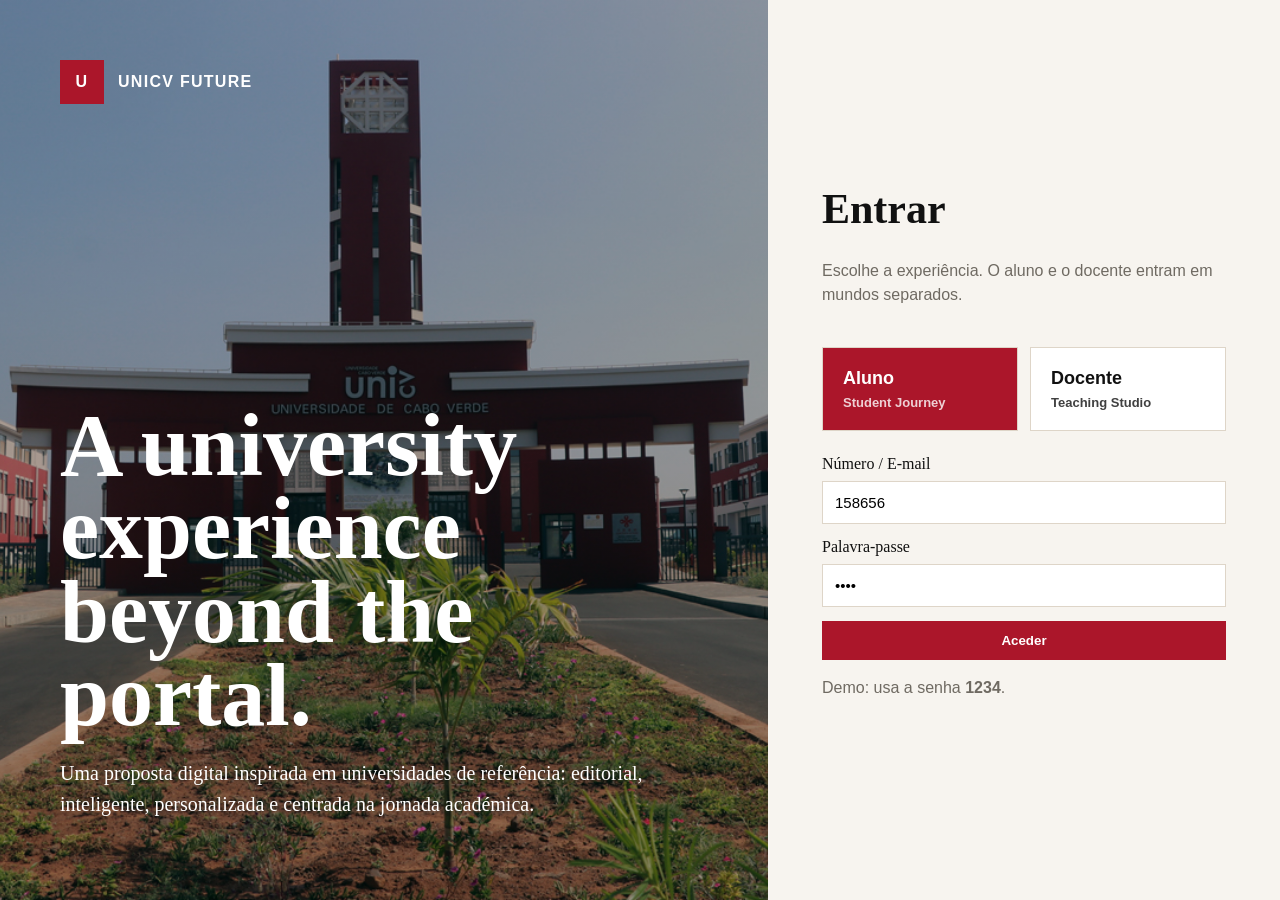
==== index.html @ 20872039 "Atualização" ====
<!DOCTYPE html>
<html lang="pt">
<head>
  <meta charset="UTF-8">
  <meta name="viewport" content="width=device-width, initial-scale=1.0">
  <title>UniCV Future 2.0</title>

  <style>
    :root{
      --red:#ab162a;
      --red-dark:#7d0d1d;
      --gold:#d6a84f;
      --cream:#f6efe4;
      --soft:#f7f4ef;
      --ink:#111;
      --muted:#6f6a62;
      --line:#ded5c8;
      --white:#fff;
      --green:#1f7a5c;
      --blue:#1f4e79;
      --dark:#111;
      --shadow:0 22px 60px rgba(0,0,0,.14);
    }

    *{box-sizing:border-box}

    body{
      margin:0;
      background:var(--cream);
      color:var(--ink);
      font-family:Georgia,"Times New Roman",serif;
    }

    button,input,textarea,select{
      font-family:Arial,sans-serif;
    }

    button{
      border:0;
      background:var(--red);
      color:white;
      padding:12px 18px;
      cursor:pointer;
      font-weight:700;
    }

    button:hover{background:var(--red-dark)}

    button.light{
      background:white;
      color:var(--red);
      border:1px solid var(--line);
    }

    button.dark{
      background:var(--ink);
      color:white;
    }

    button.gold{
      background:var(--gold);
      color:#1d1304;
    }

    input,textarea,select{
      width:100%;
      padding:12px;
      border:1px solid var(--line);
      background:white;
      margin:8px 0 14px;
      font-size:15px;
    }

    .hidden{display:none!important}

    .login{
      min-height:100vh;
      display:grid;
      grid-template-columns:1.2fr .8fr;
      background:var(--cream);
    }

    .login-hero{
      padding:60px;
      background:
        linear-gradient(rgba(0,0,0,.3),rgba(0,0,0,.38)),
        url("matricula_unicv-2.jpeg");
      background-size:cover;
      background-position:center;
      color:white;
      display:flex;
      flex-direction:column;
      justify-content:space-between;
    }

    .brand{
      display:flex;
      align-items:center;
      gap:14px;
      font-family:Arial,sans-serif;
      font-weight:900;
      letter-spacing:.08em;
      text-transform:uppercase;
    }

    .brand-mark{
      width:44px;
      height:44px;
      display:grid;
      place-items:center;
      background:var(--red);
      color:white;
    }

    .login-hero h1{
      font-size:clamp(48px,7vw,88px);
      line-height:.95;
      max-width:850px;
      margin:0;
    }

    .login-hero p{
      max-width:660px;
      font-size:20px;
      line-height:1.55;
    }

    .login-card{
      padding:54px;
      display:flex;
      flex-direction:column;
      justify-content:center;
      background:var(--soft);
    }

    .login-card h2{
      font-size:42px;
      margin:0 0 10px;
    }

    .login-card p{
      color:var(--muted);
      font-family:Arial,sans-serif;
      line-height:1.5;
    }

    .role-grid{
      display:grid;
      grid-template-columns:1fr 1fr;
      gap:12px;
      margin:24px 0;
    }

    .role{
      border:1px solid var(--line);
      background:white;
      color:var(--ink);
      padding:20px;
      text-align:left;
    }

    .role.active{
      background:var(--red);
      color:white;
    }

    .role strong{
      display:block;
      font-size:18px;
      margin-bottom:6px;
    }

    .role span{
      font-size:13px;
      opacity:.8;
    }

    .app{display:none}

    .topbar{
      min-height:76px;
      display:flex;
      align-items:center;
      justify-content:space-between;
      padding:0 36px;
      background:var(--cream);
      border-bottom:1px solid var(--line);
      position:sticky;
      top:0;
      z-index:20;
      gap:20px;
    }

    .nav{
      display:flex;
      gap:20px;
      align-items:center;
      font-family:Arial,sans-serif;
      font-weight:700;
      font-size:14px;
      flex-wrap:wrap;
    }

    .nav span{
      cursor:pointer;
    }

    .nav span:hover{color:var(--red)}

    .profile-chip{
      display:flex;
      align-items:center;
      gap:10px;
      font-family:Arial,sans-serif;
      font-weight:700;
    }

    .avatar{
      width:38px;
      height:38px;
      display:grid;
      place-items:center;
      background:var(--red);
      color:white;
      border-radius:50%;
      font-size:13px;
    }

    .section{
      display:none;
      animation:fade .25s ease;
    }

    .section.active{display:block}

    @keyframes fade{
      from{opacity:0;transform:translateY(10px)}
      to{opacity:1;transform:translateY(0)}
    }

    .kicker{
      font-family:Arial,sans-serif;
      color:var(--red);
      font-weight:900;
      text-transform:uppercase;
      letter-spacing:.16em;
      font-size:12px;
    }

    .editorial-hero{
      min-height:calc(100vh - 76px);
      display:grid;
      grid-template-columns:1.15fr .85fr;
      border-bottom:1px solid var(--line);
    }

    .editorial-text{
      padding:70px;
      display:flex;
      flex-direction:column;
      justify-content:center;
    }

    .editorial-text h1{
      font-size:clamp(54px,7vw,98px);
      line-height:.92;
      margin:18px 0 22px;
    }

    .editorial-text p{
      font-size:21px;
      color:#3b352f;
      line-height:1.55;
      max-width:760px;
    }

    .hero-actions{
      margin-top:30px;
      display:flex;
      gap:14px;
      flex-wrap:wrap;
    }

    .editorial-image{
      background:
        linear-gradient(rgba(171,22,42,.1),rgba(0,0,0,.18)),
        url("matricula_unicv-2.jpeg");
      background-size:cover;
      background-position:center;
      min-height:600px;
    }

    .feature-row{
      display:grid;
      grid-template-columns:repeat(3,1fr);
      border-bottom:1px solid var(--line);
    }

    .feature{
      padding:38px;
      min-height:240px;
      border-right:1px solid var(--line);
      background:var(--soft);
    }

    .feature:last-child{border-right:0}

    .feature h3{
      font-size:30px;
      margin:10px 0;
    }

    .feature p{
      color:var(--muted);
      font-family:Arial,sans-serif;
      line-height:1.5;
    }

    .workspace{
      min-height:calc(100vh - 76px);
      display:grid;
      grid-template-columns:285px 1fr;
      background:#111;
      color:white;
      font-family:Arial,sans-serif;
    }

    .student-area{
      background:#111;
    }

    .teacher-area{
      background:#f5f1e9;
      color:var(--ink);
    }

    .side{
      padding:28px;
      border-right:1px solid rgba(255,255,255,.12);
      background:#171717;
    }

    .teacher-area .side{
      background:var(--red);
      color:white;
      border-right:0;
    }

    .side h2{
      font-family:Georgia,serif;
      font-size:34px;
      line-height:1;
      margin:20px 0;
    }

    .side p{
      color:#d8d8d8;
      line-height:1.5;
    }

    .teacher-area .side p{color:#ffe3e8}

    .side-menu{
      display:grid;
      gap:10px;
      margin-top:24px;
    }

    .side-menu button{
      text-align:left;
      background:rgba(255,255,255,.08);
      border:1px solid rgba(255,255,255,.14);
    }

    .side-menu button.active{
      background:var(--gold);
      color:#1d1304;
    }

    .work-content{
      padding:36px;
    }

    .work-section{display:none}
    .work-section.active{display:block}

    .page-title h1{
      font-family:Georgia,serif;
      font-size:54px;
      line-height:1;
      margin:10px 0 24px;
    }

    .cards{
      display:grid;
      grid-template-columns:repeat(4,1fr);
      gap:18px;
      margin-bottom:22px;
    }

    .card{
      background:#1b1b1b;
      border:1px solid rgba(255,255,255,.12);
      padding:24px;
      color:white;
    }

    .teacher-area .card{
      background:white;
      color:var(--ink);
      border:1px solid var(--line);
      box-shadow:0 12px 40px rgba(0,0,0,.08);
    }

    .card h3{
      margin:0 0 14px;
      font-size:25px;
      font-family:Georgia,serif;
    }

    .card p{
      color:#d8d8d8;
      line-height:1.5;
    }

    .teacher-area .card p{color:var(--muted)}

    .stat strong{
      display:block;
      font-size:42px;
      color:var(--gold);
      margin:10px 0 3px;
    }

    .teacher-area .stat strong{color:var(--red)}

    .grid-2{
      display:grid;
      grid-template-columns:1fr 1fr;
      gap:20px;
    }

    .grid-3{
      display:grid;
      grid-template-columns:repeat(3,1fr);
      gap:20px;
    }

    .timeline{
      display:grid;
      gap:12px;
    }

    .step{
      display:grid;
      grid-template-columns:85px 1fr;
      gap:16px;
      padding:16px;
      background:rgba(255,255,255,.05);
      border:1px solid rgba(255,255,255,.1);
    }

    .teacher-area .step{
      background:var(--soft);
      border:1px solid var(--line);
    }

    .step-time{
      color:var(--gold);
      font-weight:900;
    }

    table{
      width:100%;
      border-collapse:collapse;
      font-family:Arial,sans-serif;
      background:white;
      color:var(--ink);
    }

    th,td{
      padding:14px;
      border-bottom:1px solid var(--line);
      text-align:left;
    }

    th{
      background:var(--soft);
      color:var(--red);
    }

    .badge{
      display:inline-block;
      padding:6px 10px;
      background:var(--soft);
      color:var(--red);
      font-family:Arial,sans-serif;
      font-weight:900;
      font-size:12px;
    }

    .progress{
      background:#333;
      height:12px;
      overflow:hidden;
      margin-top:8px;
    }

    .progress span{
      display:block;
      height:100%;
      background:var(--gold);
    }

    .modal{
      position:fixed;
      inset:0;
      background:rgba(0,0,0,.55);
      display:none;
      align-items:center;
      justify-content:center;
      z-index:100;
      padding:20px;
    }

    .modal-content{
      background:white;
      padding:34px;
      max-width:640px;
      width:100%;
      box-shadow:var(--shadow);
      color:var(--ink);
    }

    .modal-content h2{
      font-size:38px;
      margin:0 0 12px;
    }

    @media(max-width:950px){
      .login,
      .editorial-hero,
      .workspace,
      .grid-2,
      .grid-3{
        grid-template-columns:1fr;
      }

      .feature-row,
      .cards{
        grid-template-columns:1fr;
      }

      .topbar{
        align-items:flex-start;
        flex-direction:column;
        padding:18px;
      }

      .editorial-text,
      .work-content,
      .side,
      .login-hero,
      .login-card{
        padding:26px;
      }

      .editorial-text h1,
      .login-hero h1,
      .page-title h1{
        font-size:42px;
      }
    }
  </style>
</head>

<body>

  <section id="login" class="login">
    <div class="login-hero">
      <div class="brand">
        <div class="brand-mark">U</div>
        <div>UniCV Future</div>
      </div>

      <div>
        <h1>A university experience beyond the portal.</h1>
        <p>
          Uma proposta digital inspirada em universidades de referência:
          editorial, inteligente, personalizada e centrada na jornada académica.
        </p>
      </div>
    </div>

    <div class="login-card">
      <h2>Entrar</h2>
      <p>Escolhe a experiência. O aluno e o docente entram em mundos separados.</p>

      <div class="role-grid">
        <button class="role active" id="roleAluno" onclick="selecionarPerfil('aluno')">
          <strong>Aluno</strong>
          <span>Student Journey</span>
        </button>

        <button class="role" id="roleDocente" onclick="selecionarPerfil('docente')">
          <strong>Docente</strong>
          <span>Teaching Studio</span>
        </button>
      </div>

      <label>Número / E-mail</label>
      <input id="loginUser" value="158656">

      <label>Palavra-passe</label>
      <input id="loginPass" type="password" value="1234">

      <button onclick="entrar()" style="width:100%">Aceder</button>
      <p>Demo: usa a senha <strong>1234</strong>.</p>
    </div>
  </section>

  <section id="app" class="app">
    <div class="topbar">
      <div class="brand">
        <div class="brand-mark">U</div>
        <div>UniCV Future</div>
      </div>

      <div id="nav" class="nav"></div>

      <div class="profile-chip">
        <div id="avatar" class="avatar">JC</div>
        <span id="chipNome">Jean Claude</span>
      </div>
    </div>

    <section id="home" class="section active">
      <div class="editorial-hero">
        <div class="editorial-text">
          <span class="kicker">UniCV Future 2.0</span>
          <h1>Educação superior para uma nova geração atlântica.</h1>
          <p>
            Uma plataforma universitária integrada, organizada por jornada:
            curso, serviços académicos, calendário, apoio, carreira e inteligência académica.
          </p>

          <div class="hero-actions">
            <button onclick="entrarDireto('aluno')">Explorar Student Journey</button>
            <button class="light" onclick="entrarDireto('docente')">Entrar no Teaching Studio</button>
            <button class="dark" onclick="abrirSite()">Site oficial Uni-CV</button>
          </div>
        </div>

        <div class="editorial-image"></div>
      </div>

      <div class="feature-row">
        <div class="feature">
          <span class="kicker">Curso</span>
          <h3>Primeiro o curso, depois as disciplinas.</h3>
          <p>O estudante entra em Tecnologia e Multimédia e depois consulta plano curricular, unidades, notas e docentes.</p>
        </div>

        <div class="feature">
          <span class="kicker">Serviços</span>
          <h3>Balcão académico online.</h3>
          <p>Documentos, propinas, requerimentos, inscrições, bolsa, recibos e suporte técnico num só menu.</p>
        </div>

        <div class="feature">
          <span class="kicker">Apoio</span>
          <h3>Chatbot e suporte técnico.</h3>
          <p>O aluno pode perguntar como pedir documentos, consultar prazos, abrir tickets e receber orientação.</p>
        </div>
      </div>
    </section>

    <section id="studentArea" class="section student-area">
      <div class="workspace">
        <aside class="side">
          <span class="kicker">Student Journey</span>
          <h2>Jean Claude Duarte Fernandes</h2>
          <p>Nº 158656 · Tecnologia e multimedia</p>

          <div id="studentMenu" class="side-menu"></div>
        </aside>

        <main class="work-content">
          <div id="studentDashboard" class="work-section active"></div>
          <div id="studentCurso" class="work-section"></div>
          <div id="studentServicos" class="work-section"></div>
          <div id="studentCalendario" class="work-section"></div>
          <div id="studentApoio" class="work-section"></div>
          <div id="studentUniAI" class="work-section"></div>
          <div id="studentCarreira" class="work-section"></div>
          <div id="studentVida" class="work-section"></div>
          <div id="studentPerfil" class="work-section"></div>
        </main>
      </div>
    </section>

    <section id="teacherArea" class="section teacher-area">
      <div class="workspace teacher-area">
        <aside class="side">
          <span class="kicker" style="color:#ffd5dc">Teaching Studio</span>
          <h2>Cleonice Morreira</h2>
          <p>Laboratório de Projeto Multimédia I · Departamento de Tecnologias e Multimédia</p>

          <div id="teacherMenu" class="side-menu"></div>
        </aside>

        <main class="work-content">
          <div id="teacherDashboard" class="work-section active"></div>
          <div id="teacherDisciplinas" class="work-section"></div>
          <div id="teacherTurmas" class="work-section"></div>
          <div id="teacherPresencas" class="work-section"></div>
          <div id="teacherAvaliacoes" class="work-section"></div>
          <div id="teacherConteudos" class="work-section"></div>
          <div id="teacherMensagens" class="work-section"></div>
          <div id="teacherAgenda" class="work-section"></div>
          <div id="teacherAnalytics" class="work-section"></div>
          <div id="teacherPerfil" class="work-section"></div>
        </main>
      </div>
    </section>
  </section>

  <div id="modalAI" class="modal">
    <div class="modal-content">
      <h2>UniAI</h2>
      <p>Assistente académico experimental.</p>
      <label>Pergunta</label>
      <input id="perguntaAI" placeholder="Ex.: Como peço uma declaração de matrícula?">
      <button onclick="responderAI()">Perguntar</button>
      <p id="respostaAI"></p>
      <button class="light" onclick="fecharAI()">Fechar</button>
    </div>
  </div>

  <script>
    let perfilAtual = "aluno";

    const studentMenuItems = [
      ["studentDashboard","Dashboard"],
      ["studentCurso","O Meu Curso"],
      ["studentServicos","Serviços Académicos"],
      ["studentCalendario","Calendário Académico"],
      ["studentApoio","Centro de Apoio"],
      ["studentUniAI","UniAI"],
      ["studentCarreira","Carreira"],
      ["studentVida","Vida Académica"],
      ["studentPerfil","Perfil"]
    ];

    const teacherMenuItems = [
      ["teacherDashboard","Dashboard"],
      ["teacherDisciplinas","Minhas Disciplinas"],
      ["teacherTurmas","Turmas"],
      ["teacherPresencas","Presenças"],
      ["teacherAvaliacoes","Avaliações"],
      ["teacherConteudos","Conteúdos"],
      ["teacherMensagens","Mensagens"],
      ["teacherAgenda","Agenda"],
      ["teacherAnalytics","Analytics"],
      ["teacherPerfil","Perfil"]
    ];

    function selecionarPerfil(perfil){
      perfilAtual = perfil;
      document.getElementById("roleAluno").classList.toggle("active", perfil === "aluno");
      document.getElementById("roleDocente").classList.toggle("active", perfil === "docente");
      document.getElementById("loginUser").value = perfil === "aluno" ? "158656" : "cleonice@unicv.edu.cv";
    }

    function entrar(){
      const senha = document.getElementById("loginPass").value;
      if(senha !== "1234"){
        alert("Senha errada. Usa 1234.");
        return;
      }

      document.getElementById("login").style.display = "none";
      document.getElementById("app").style.display = "block";
      configurarApp();
    }

    function entrarDireto(perfil){
      perfilAtual = perfil;
      document.getElementById("login").style.display = "none";
      document.getElementById("app").style.display = "block";
      configurarApp();
    }

    function configurarApp(){
      renderMenus();
      renderStudent();
      renderTeacher();

      if(perfilAtual === "aluno"){
        document.getElementById("avatar").innerText = "JC";
        document.getElementById("chipNome").innerText = "Jean Claude";
        renderNavAluno();
        mostrar("studentArea");
        abrirStudent("studentDashboard");
      }else{
        document.getElementById("avatar").innerText = "CM";
        document.getElementById("chipNome").innerText = "Cleonice";
        renderNavDocente();
        mostrar("teacherArea");
        abrirTeacher("teacherDashboard");
      }
    }

    function renderNavAluno(){
      document.getElementById("nav").innerHTML = `
        <span onclick="mostrar('home')">Home</span>
        <span onclick="mostrar('studentArea')">Minha área</span>
        <span onclick="abrirSite()">Site</span>
        <span onclick="abrirMoodle()">Moodle</span>
        <span onclick="sair()">Sair</span>
      `;
    }

    function renderNavDocente(){
      document.getElementById("nav").innerHTML = `
        <span onclick="mostrar('home')">Home</span>
        <span onclick="mostrar('teacherArea')">Teaching Studio</span>
        <span onclick="abrirSite()">Site</span>
        <span onclick="abrirMoodle()">Moodle</span>
        <span onclick="sair()">Sair</span>
      `;
    }

    function renderMenus(){
      document.getElementById("studentMenu").innerHTML = studentMenuItems.map((i,idx)=>`
        <button class="${idx===0?'active':''}" onclick="abrirStudent('${i[0]}', this)">${i[1]}</button>
      `).join("");

      document.getElementById("teacherMenu").innerHTML = teacherMenuItems.map((i,idx)=>`
        <button class="${idx===0?'active':''}" onclick="abrirTeacher('${i[0]}', this)">${i[1]}</button>
      `).join("");
    }

    function mostrar(id){
      document.querySelectorAll(".section").forEach(sec=>sec.classList.remove("active"));
      document.getElementById(id).classList.add("active");
      window.scrollTo({top:0,behavior:"smooth"});
    }

    function abrirStudent(id, btn){
      document.querySelectorAll("#studentArea .work-section").forEach(s=>s.classList.remove("active"));
      document.getElementById(id).classList.add("active");
      document.querySelectorAll("#studentMenu button").forEach(b=>b.classList.remove("active"));
      if(btn) btn.classList.add("active");
    }

    function abrirTeacher(id, btn){
      document.querySelectorAll("#teacherArea .work-section").forEach(s=>s.classList.remove("active"));
      document.getElementById(id).classList.add("active");
      document.querySelectorAll("#teacherMenu button").forEach(b=>b.classList.remove("active"));
      if(btn) btn.classList.add("active");
    }

    function renderStudent(){
      studentDashboard.innerHTML = `
        <div class="page-title"><span class="kicker">Dashboard</span><h1>Bom dia, Jean Claude.</h1></div>
        <div class="cards">
          <div class="card stat"><span>Percurso académico</span><strong>78%</strong><small>conclusão estimada</small></div>
          <div class="card stat"><span>Média atual</span><strong>16</strong><small>valores</small></div>
          <div class="card stat"><span>Propina</span><strong>OK</strong><small>situação regular</small></div>
          <div class="card stat"><span>Pedidos</span><strong>2</strong><small>em processamento</small></div>
        </div>

        <div class="grid-2">
          <div class="card">
            <h3>Próxima aula</h3>
            <div class="step"><div class="step-time">09:00</div><div><strong>Laboratório de Projeto Multimédia I</strong><br>Lab 2 · Cleonice Morreira</div></div>
          </div>

          <div class="card">
            <h3>Student Journey</h3>
            <p>Créditos concluídos: 72 ECTS</p>
            <div class="progress"><span style="width:78%"></span></div>
            <p>Estimativa de graduação: Julho 2028</p>
          </div>
        </div>
      `;

      studentCurso.innerHTML = `
  <div class="page-title">
    <span class="kicker">O Meu Curso</span>
    <h1>Tecnologia e multimedia</h1>
  </div>

  <div class="grid-2">
    <div class="card">
      <h3>Resumo do curso</h3>
      <p><strong>Ano:</strong> 2.º Ano</p>
      <p><strong>Estado:</strong> Matrícula ativa</p>
      <p><strong>Créditos concluídos:</strong> 72 ECTS</p>
      <p><strong>Unidades concluídas:</strong> 24 / 30</p>
    </div>

    <div class="card">
      <h3>Docente em destaque</h3>
      <p><strong>Cleonice Moreira</strong></p>
      <p>Laboratório de Projeto Multimédia I</p>
      <p>Atendimento: Quarta-feira, 15:00 - 17:00</p>
      <button class="gold">Ver perfil da docente</button>
    </div>
  </div>

  <br>

  <table>
    <tr>
      <th>Ano</th>
      <th>Unidade Curricular</th>
      <th>Docente</th>
      <th>Créditos</th>
      <th>Estado</th>
      <th>Nota</th>
    </tr>

    <tr>
      <td>2.º</td>
      <td>Introdução a Base de Dados</td>
      <td>Celistino</td>
      <td>6</td>
      <td>Concluída</td>
      <td>15</td>
    </tr>

    <tr>
      <td>2.º</td>
      <td>Gestão de Projetos Multimédia</td>
      <td>Domingos Andrade</td>
      <td>5</td>
      <td>Concluída</td>
      <td>16</td>
    </tr>

    <tr>
      <td>2.º</td>
      <td>Tecnologia Web 2</td>
      <td>Elcelina Silva</td>
      <td>6</td>
      <td>Em curso</td>
      <td>17</td>
    </tr>

    <tr>
      <td>2.º</td>
      <td>Laboratório de Projeto Multimédia I</td>
      <td>Cleonice Moreira</td>
      <td>6</td>
      <td>Em avaliação</td>
      <td>—</td>
    </tr>

    <tr>
      <td>2.º</td>
      <td>Sistema de Compressão Multimédia</td>
      <td>Aristides Lopes Silva</td>
      <td>5</td>
      <td>Concluída</td>
      <td>14</td>
    </tr>
  </table>
`;

      studentServicos.innerHTML = `
        <div class="page-title"><span class="kicker">Serviços Académicos</span><h1>Balcão Online</h1></div>

        <div class="grid-3">
          <div class="card"><h3>Declaração de matrícula</h3><p>Documento para comprovar inscrição ativa.</p><button onclick="alert('Pedido registado.')">Solicitar</button></div>
          <div class="card"><h3>Certificado de notas</h3><p>Histórico de notas lançadas.</p><button onclick="alert('Pedido registado.')">Solicitar</button></div>
          <div class="card"><h3>Declaração de frequência</h3><p>Documento para bolsa, estágio ou trabalho.</p><button onclick="alert('Pedido registado.')">Solicitar</button></div>
          <div class="card"><h3>Financeiro</h3><p>Propinas, recibos e referências.</p><button onclick="alert('Pagamento simulado registado.')">Pagar propina</button></div>
          <div class="card"><h3>Bolsa de estudos</h3><p>Consultar estado e anexar documentos.</p><button class="light">Ver estado</button></div>
          <div class="card"><h3>Inscrições</h3><p>Renovação de matrícula e inscrições em unidades.</p><button class="gold">Iniciar pedido</button></div>
        </div>
      `;

      studentCalendario.innerHTML = `
        <div class="page-title"><span class="kicker">Calendário Académico</span><h1>Prazos importantes</h1></div>
        <div class="timeline">
          <div class="step"><div class="step-time">JAN</div><div><strong>Inscrição semestral</strong><br>Renovação de matrícula e escolha de unidades curriculares.</div></div>
          <div class="step"><div class="step-time">MAR</div><div><strong>Primeiras avaliações</strong><br>Testes e trabalhos práticos.</div></div>
          <div class="step"><div class="step-time">JUN</div><div><strong>Exames</strong><br>Época normal de exames.</div></div>
          <div class="step"><div class="step-time">JUL</div><div><strong>Época de recurso</strong><br>Revisões e exames de recurso.</div></div>
        </div>
      `;

      studentApoio.innerHTML = `
        <div class="page-title"><span class="kicker">Centro de Apoio</span><h1>Suporte técnico</h1></div>
        <div class="grid-2">
          <div class="card">
            <h3>Abrir ticket</h3>
            <label>Assunto</label><input placeholder="Ex.: Problema no Moodle">
            <label>Descrição</label><textarea placeholder="Descreve o problema"></textarea>
            <button onclick="alert('Ticket criado: #UNICV-2045')">Enviar ticket</button>
          </div>
          <div class="card">
            <h3>FAQ rápida</h3>
            <p><strong>Como pedir documento?</strong><br>Serviços Académicos → Balcão Online → selecionar documento.</p>
            <p><strong>Como pagar propina?</strong><br>Serviços Académicos → Financeiro → Pagar propina.</p>
            <p><strong>Problema técnico?</strong><br>Centro de Apoio → Abrir ticket.</p>
          </div>
        </div>
      `;

      studentUniAI.innerHTML = `
        <div class="page-title"><span class="kicker">UniAI</span><h1>Chatbot académico</h1></div>
        <div class="grid-2">
          <div class="card">
            <h3>Conversa com o UniAI</h3>
            <input id="perguntaRapida" placeholder="Ex.: Como tiro uma declaração de matrícula?">
            <button onclick="respostaRapida()">Perguntar</button>
            <p id="respostaRapidaBox"></p>
          </div>
          <div class="card">
            <h3>Perguntas úteis</h3>
            <p>Quando é o próximo exame?</p>
            <p>Quem é a docente da minha disciplina?</p>
            <p>Como pedir certificado de notas?</p>
            <p>Qual o estado da minha propina?</p>
          </div>
        </div>
      `;

      studentCarreira.innerHTML = `
        <div class="page-title"><span class="kicker">Carreira e Empregabilidade</span><h1>Do curso ao mercado</h1></div>
        <div class="grid-3">
          <div class="card"><h3>CV Builder</h3><p>Gerar currículo académico com competências do curso.</p><button>Criar CV</button></div>
          <div class="card"><h3>Estágios</h3><p>Oportunidades em empresas parceiras.</p><button class="gold">Ver vagas</button></div>
          <div class="card"><h3>Portfólio</h3><p>Projetos, trabalhos e entregas organizadas.</p><button class="light">Abrir portfólio</button></div>
        </div>
      `;

      studentVida.innerHTML = `
        <div class="page-title"><span class="kicker">Vida Académica</span><h1>Campus e comunidade</h1></div>
        <div class="grid-3">
          <div class="card"><h3>Eventos</h3><p>Semana da Tecnologia e Multimédia.</p><button>Inscrever</button></div>
          <div class="card"><h3>Clubes</h3><p>Design, programação, vídeo e fotografia.</p><button class="light">Explorar</button></div>
          <div class="card"><h3>Mobilidade</h3><p>Intercâmbio, projetos e oportunidades internacionais.</p><button class="gold">Ver oportunidades</button></div>
        </div>
      `;

      studentPerfil.innerHTML = `
        <div class="page-title"><span class="kicker">Perfil</span><h1>Dados pessoais</h1></div>
        <div class="grid-2">
          <div class="card">
            <h3>Jean Claude Duarte Fernandes</h3>
            <p><strong>Nº:</strong> 158656</p>
            <p><strong>Curso:</strong> Tecnologia e multimedia</p>
            <p><strong>Ano:</strong> 2.º Ano</p>
            <p><strong>Estado:</strong> Matrícula ativa</p>
            <button>Editar perfil</button>
          </div>
          <div class="card">
            <h3>Cartão digital</h3>
            <p>QR académico, validação de estudante e acesso a serviços digitais.</p>
            <button class="gold">Ver QR ID</button>
          </div>
        </div>
      `;
    }

    function renderTeacher(){
      teacherDashboard.innerHTML = `
  <div class="page-title">
    <span class="kicker">Dashboard docente</span>
    <h1>Bom dia, Cleonice.</h1>
  </div>

  <div class="cards">
    <div class="card stat">
      <span>Disciplinas</span>
      <strong>1</strong>
      <small>Laboratório de Projeto Multimédia I</small>
    </div>

    <div class="card stat">
      <span>Turmas</span>
      <strong>2</strong>
      <small>TM-2 e TM-1</small>
    </div>

    <div class="card stat">
      <span>Alunos</span>
      <strong>42</strong>
      <small>inscritos nas turmas</small>
    </div>

    <div class="card stat">
      <span>Pendências</span>
      <strong>6</strong>
      <small>tarefas por corrigir</small>
    </div>
  </div>

  <div class="grid-2">
    <div class="card">
      <h3>Ações rápidas</h3>
      <button>Publicar material</button>
      <button class="light">Criar tarefa</button>
      <button class="gold">Enviar aviso</button>
    </div>

    <div class="card">
      <h3>UniAI pedagógico</h3>
      <p>
        A turma TM-2 apresenta bom desempenho geral, mas há alunos com atrasos
        na entrega do protótipo. Recomenda-se enviar um aviso de reforço.
      </p>
      <button class="gold">Gerar resumo pedagógico</button>
    </div>
  </div>

  <br>

  <div class="grid-3">
    <div class="card">
      <h3>Próxima aula</h3>
      <p><strong>Turma:</strong> TM-2</p>
      <p><strong>Disciplina:</strong> Laboratório de Projeto Multimédia I</p>
      <p><strong>Hora:</strong> Quarta-feira, 09:00 - 12:00</p>
      <p><strong>Sala:</strong> Lab 2</p>
    </div>

    <div class="card">
      <h3>Trabalhos pendentes</h3>
      <p>6 trabalhos aguardam correção.</p>
      <p>Prazo recomendado para lançamento: sexta-feira.</p>
      <button>Corrigir trabalhos</button>
    </div>

    <div class="card">
      <h3>Atendimento</h3>
      <p>2 pedidos de atendimento pendentes.</p>
      <p>Horário: Quarta-feira, 15:00 - 17:00.</p>
      <button class="light">Gerir atendimento</button>
    </div>
  </div>
`;

      teacherDisciplinas.innerHTML = `
  <div class="page-title">
    <span class="kicker">Minhas Disciplinas</span>
    <h1>Unidades lecionadas</h1>
  </div>

  <div class="grid-2">
    <div class="card">
      <h3>Laboratório de Projeto Multimédia I</h3>
      <p><strong>Docente:</strong> Cleonice Moreira</p>
      <p><strong>Turmas:</strong> TM-2 e TM-1</p>
      <p><strong>Créditos:</strong> 6 ECTS</p>
      <p><strong>Estado:</strong> Em curso</p>
      <button class="gold">Abrir disciplina</button>
    </div>

    <div class="card">
      <h3>Plano da disciplina</h3>
      <p>Objetivos, conteúdos programáticos, critérios de avaliação e materiais.</p>
      <button class="light">Editar plano</button>
    </div>
  </div>

  <br>

  <div class="card">
    <h3>Estrutura da unidade curricular</h3>
    <table>
      <tr>
        <th>Módulo</th>
        <th>Conteúdo</th>
        <th>Estado</th>
      </tr>

      <tr>
        <td>Módulo 1</td>
        <td>Introdução ao projeto multimédia</td>
        <td>Concluído</td>
      </tr>

      <tr>
        <td>Módulo 2</td>
        <td>Pesquisa, conceito e público-alvo</td>
        <td>Concluído</td>
      </tr>

      <tr>
        <td>Módulo 3</td>
        <td>Prototipagem e interface</td>
        <td>Em curso</td>
      </tr>

      <tr>
        <td>Módulo 4</td>
        <td>Apresentação e defesa do projeto</td>
        <td>Pendente</td>
      </tr>
    </table>
  </div>
`;

      teacherTurmas.innerHTML = `
        <div class="page-title"><span class="kicker">Turmas</span><h1>TM-2</h1></div>
        <table>
          <tr><th>Nº</th><th>Aluno</th><th>Disciplina</th><th>Nota</th><th>Estado</th></tr>
          <tr><td>158656</td><td>Jean Claude Duarte Fernandes</td><td>Lab Projeto Multimédia I</td><td>17</td><td><span class="badge">Ativo</span></td></tr>
          <tr><td>158657</td><td>Geovanny Moniz</td><td>Lab Projeto Multimédia I</td><td>16</td><td><span class="badge">Ativo</span></td></tr>
          <tr><td>158658</td><td>Lina Silva</td><td>Lab Projeto Multimédia I</td><td>15</td><td><span class="badge">Ativo</span></td></tr>
          <tr><td>158659</td><td>Rui Alves</td><td>Lab Projeto Multimédia I</td><td>14</td><td><span class="badge">Atenção</span></td></tr>
          <tr><td>158660</td><td>Linda Gomes</td><td>Lab Projeto Multimédia I</td><td>18</td><td><span class="badge">Ativo</span></td></tr>
        </table>
      `;

      teacherPresencas.innerHTML = `
        <div class="page-title"><span class="kicker">Presenças</span><h1>Marcar presenças</h1></div>
        <table>
          <tr><th>Aluno</th><th>Aula 08</th><th>Estado</th></tr>
          <tr><td>Jean Claude Duarte Fernandes</td><td>09:00</td><td><select><option>Presente</option><option>Falta</option></select></td></tr>
          <tr><td>Geovanny Moniz</td><td>09:00</td><td><select><option>Presente</option><option>Falta</option></select></td></tr>
          <tr><td>Lina Silva</td><td>09:00</td><td><select><option>Presente</option><option>Falta</option></select></td></tr>
          <tr><td>Rui Alves</td><td>09:00</td><td><select><option>Falta</option><option>Presente</option></select></td></tr>
        </table><br>
        <button>Guardar presenças</button>
      `;

      teacherAvaliacoes.innerHTML = `
        <div class="page-title"><span class="kicker">Avaliações</span><h1>Pautas e notas</h1></div>
        <table>
          <tr><th>Aluno</th><th>Trabalho</th><th>Teste</th><th>Nota final</th></tr>
          <tr><td>Jean Claude Duarte Fernandes</td><td><input value="17"></td><td><input value="16"></td><td>17</td></tr>
          <tr><td>Geovanny Moniz</td><td><input value="16"></td><td><input value="15"></td><td>16</td></tr>
          <tr><td>Lina Silva</td><td><input value="15"></td><td><input value="14"></td><td>15</td></tr>
        </table><br>
        <button>Publicar pauta</button>
      `;

      teacherConteudos.innerHTML = `
  <div class="page-title">
    <span class="kicker">Conteúdos</span>
    <h1>Materiais e tarefas</h1>
  </div>

  <div class="grid-3">
    <div class="card">
      <h3>Enviar material</h3>
      <p>PDF, PPT, DOCX, imagens ou links externos.</p>
      <input type="file">
      <button>Enviar material</button>
    </div>

    <div class="card">
      <h3>Criar tarefa</h3>
      <input placeholder="Título da tarefa">
      <textarea placeholder="Descrição da tarefa"></textarea>
      <button>Criar tarefa</button>
    </div>

    <div class="card">
      <h3>Criar aviso</h3>
      <textarea placeholder="Mensagem para a turma"></textarea>
      <button class="gold">Publicar aviso</button>
    </div>
  </div>

  <br>

  <div class="card">
    <h3>Materiais publicados</h3>
    <table>
      <tr>
        <th>Título</th>
        <th>Tipo</th>
        <th>Data</th>
        <th>Ação</th>
      </tr>

      <tr>
        <td>Briefing do projeto final</td>
        <td>PDF</td>
        <td>12/05/2026</td>
        <td><button class="light">Editar</button></td>
      </tr>

      <tr>
        <td>Slides sobre prototipagem</td>
        <td>PPT</td>
        <td>18/05/2026</td>
        <td><button class="light">Editar</button></td>
      </tr>

      <tr>
        <td>Checklist de avaliação</td>
        <td>DOCX</td>
        <td>21/05/2026</td>
        <td><button class="light">Editar</button></td>
      </tr>
    </table>
  </div>
`;

      teacherMensagens.innerHTML = `
        <div class="page-title"><span class="kicker">Mensagens</span><h1>Comunicação</h1></div>
        <div class="grid-2">
          <div class="card"><h3>Aviso à turma</h3><textarea placeholder="Mensagem..."></textarea><button>Enviar aviso</button></div>
          <div class="card"><h3>Mensagens recentes</h3><p>“Relembro entrega do protótipo até sexta-feira.”</p></div>
        </div>
      `;

      teacherAgenda.innerHTML = `
        <div class="page-title"><span class="kicker">Agenda</span><h1>Semana docente</h1></div>
        <div class="timeline">
          <div class="step"><div class="step-time">Seg</div><div><strong>Aula TM-2</strong><br>09:00 - 12:00 · Lab 2</div></div>
          <div class="step"><div class="step-time">Qua</div><div><strong>Atendimento</strong><br>15:00 - 17:00</div></div>
          <div class="step"><div class="step-time">Sex</div><div><strong>Correção de trabalhos</strong><br>Entrega do protótipo</div></div>
        </div>
      `;

      teacherAnalytics.innerHTML = `
        <div class="page-title"><span class="kicker">Analytics</span><h1>Dados pedagógicos</h1></div>
        <div class="cards">
          <div class="card stat"><span>Média da turma</span><strong>16</strong><small>valores</small></div>
          <div class="card stat"><span>Assiduidade</span><strong>80%</strong><small>última aula</small></div>
          <div class="card stat"><span>Risco</span><strong>1</strong><small>aluno em atenção</small></div>
          <div class="card stat"><span>Tarefas</span><strong>3</strong><small>ativas</small></div>
        </div>
      `;

      teacherPerfil.innerHTML = `
        <div class="page-title"><span class="kicker">Perfil docente</span><h1>Cleonice Morreira</h1></div>
        <div class="grid-2">
          <div class="card">
            <h3>Dados profissionais</h3>
            <p><strong>Departamento:</strong> Tecnologias e Multimédia</p>
            <p><strong>Disciplina:</strong> Laboratório de Projeto Multimédia I</p>
            <p><strong>Atendimento:</strong> Quarta-feira, 15:00 - 17:00</p>
          </div>
          <div class="card">
            <h3>Ferramentas docentes</h3>
            <p>Pautas, presenças, conteúdos, comunicação e analytics pedagógico.</p>
          </div>
        </div>
      `;
    }

    function respostaRapida(){
      document.getElementById("respostaRapidaBox").innerText =
        "Para pedir uma declaração: Serviços Académicos → Balcão Online → escolher o documento → Solicitar.";
    }

    function abrirSite(){
      window.open("https://www.unicv.edu.cv", "_blank");
    }

    function abrirMoodle(){
      window.open("https://moodle2.unicv.cv/", "_blank");
    }

    function abrirAI(){
      document.getElementById("modalAI").style.display = "flex";
    }

    function fecharAI(){
      document.getElementById("modalAI").style.display = "none";
    }

    function responderAI(){
      document.getElementById("respostaAI").innerText =
        "Sugestão UniAI: organiza a apresentação mostrando a lógica: primeiro o curso, depois unidades curriculares, notas e docentes; os documentos e propinas ficam nos Serviços Académicos.";
    }

    function sair(){
      document.getElementById("app").style.display = "none";
      document.getElementById("login").style.display = "grid";
    }
  </script>
</body>
</html>
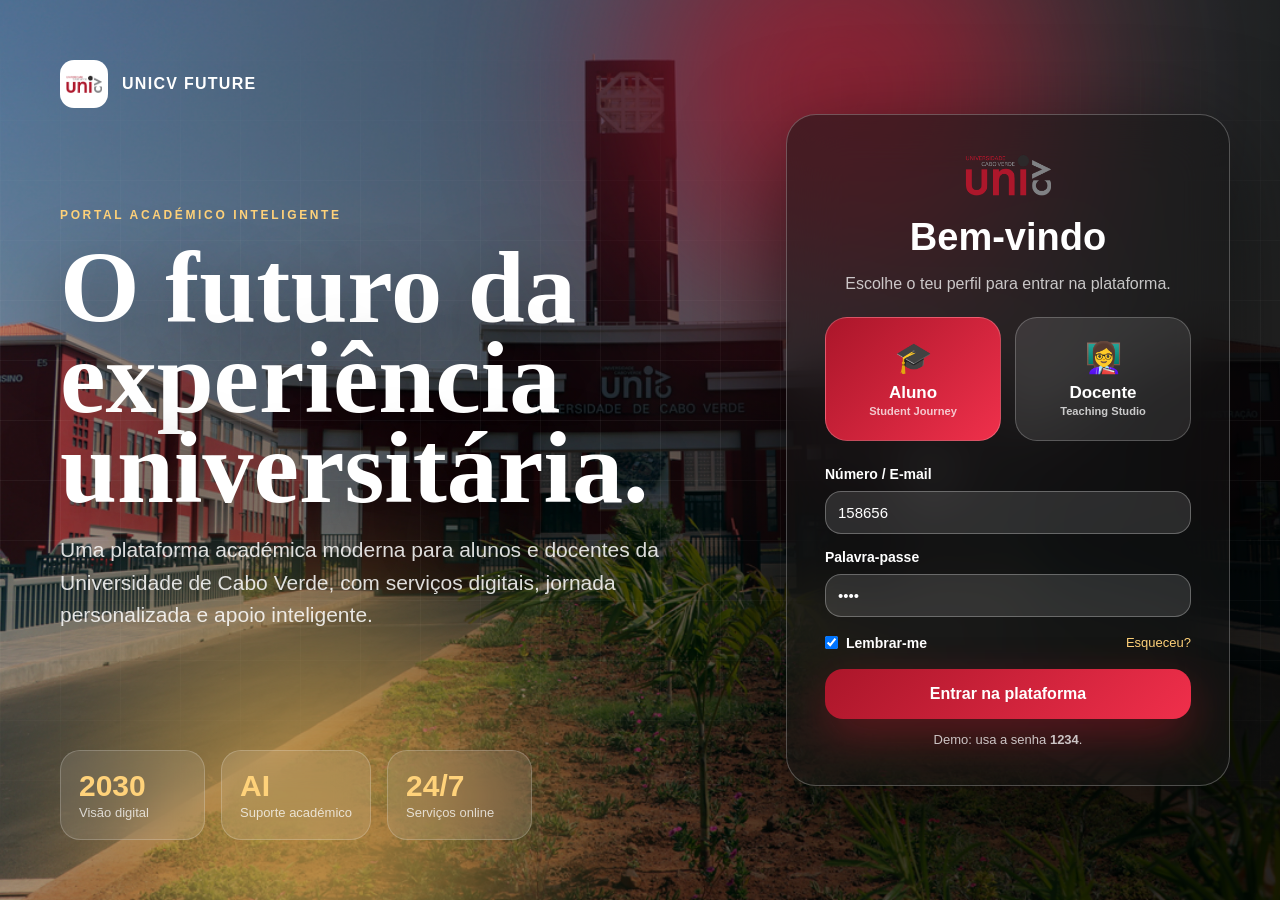
==== commit 6ec6157c: "atualizacao ult" ====
--- a/index.html
+++ b/index.html
@@ -16,9 +16,6 @@
       --muted:#6f6a62;
       --line:#ded5c8;
       --white:#fff;
-      --green:#1f7a5c;
-      --blue:#1f4e79;
-      --dark:#111;
       --shadow:0 22px 60px rgba(0,0,0,.14);
     }
 
@@ -73,21 +70,84 @@
 
     .hidden{display:none!important}
 
-    .login{
+    /* LOGIN FUTURISTA */
+
+    .future-login{
       min-height:100vh;
       display:grid;
-      grid-template-columns:1.2fr .8fr;
-      background:var(--cream);
-    }
-
-    .login-hero{
-      padding:60px;
+      grid-template-columns:1.15fr .85fr;
+      position:relative;
+      overflow:hidden;
+      background:#050505;
+      color:white;
+      font-family:Arial,sans-serif;
+    }
+
+    .future-bg{
+      position:absolute;
+      inset:0;
       background:
-        linear-gradient(rgba(0,0,0,.3),rgba(0,0,0,.38)),
+        linear-gradient(90deg, rgba(0,0,0,.18), rgba(0,0,0,.82)),
         url("matricula_unicv-2.jpeg");
       background-size:cover;
       background-position:center;
-      color:white;
+      z-index:0;
+      filter:brightness(.82) saturate(1.2);
+      animation:bgMove 16s ease-in-out infinite alternate;
+    }
+
+    @keyframes bgMove{
+      from{transform:scale(1.04) translateX(0)}
+      to{transform:scale(1.10) translateX(-22px)}
+    }
+
+    .future-grid{
+      position:absolute;
+      inset:0;
+      z-index:1;
+      background-image:
+        linear-gradient(rgba(255,255,255,.055) 1px, transparent 1px),
+        linear-gradient(90deg, rgba(255,255,255,.055) 1px, transparent 1px);
+      background-size:60px 60px;
+      mask-image:linear-gradient(to bottom, transparent, black, transparent);
+    }
+
+    .future-glow{
+      position:absolute;
+      width:420px;
+      height:420px;
+      border-radius:50%;
+      filter:blur(95px);
+      opacity:.72;
+      z-index:1;
+      animation:pulseGlow 7s infinite alternate ease-in-out;
+    }
+
+    .glow-1{
+      background:#ab162a;
+      top:-120px;
+      right:18%;
+    }
+
+    .glow-2{
+      background:#d6a84f;
+      bottom:-140px;
+      left:8%;
+    }
+
+    @keyframes pulseGlow{
+      from{transform:scale(1)}
+      to{transform:scale(1.25)}
+    }
+
+    .future-left,
+    .future-right{
+      position:relative;
+      z-index:2;
+    }
+
+    .future-left{
+      padding:60px;
       display:flex;
       flex-direction:column;
       justify-content:space-between;
@@ -103,77 +163,228 @@
       text-transform:uppercase;
     }
 
-    .brand-mark{
-      width:44px;
-      height:44px;
-      display:grid;
-      place-items:center;
-      background:var(--red);
+    .brand-logo{
+      width:48px;
+      height:48px;
+      display:flex;
+      align-items:center;
+      justify-content:center;
+      background:white;
+      border:1px solid rgba(255,255,255,.35);
+      padding:6px;
+      border-radius:14px;
+      overflow:hidden;
+    }
+
+    .brand-logo img{
+      width:36px;
+      height:36px;
+      object-fit:contain;
+      display:block;
+    }
+
+    .future-title-box{
+      max-width:780px;
+    }
+
+    .future-kicker{
+      color:#ffd27a;
+      font-size:12px;
+      font-weight:900;
+      letter-spacing:.22em;
+      text-transform:uppercase;
+    }
+
+    .future-title-box h1{
+      margin:20px 0;
+      font-family:Georgia,serif;
+      font-size:clamp(54px,8vw,105px);
+      line-height:.88;
       color:white;
-    }
-
-    .login-hero h1{
-      font-size:clamp(48px,7vw,88px);
-      line-height:.95;
-      max-width:850px;
+      text-shadow:0 25px 70px rgba(0,0,0,.65);
+    }
+
+    .future-title-box p{
+      max-width:620px;
+      font-size:21px;
+      line-height:1.55;
+      color:rgba(255,255,255,.85);
+    }
+
+    .future-stats{
+      display:flex;
+      gap:16px;
+      flex-wrap:wrap;
+    }
+
+    .future-stats div{
+      min-width:145px;
+      padding:18px;
+      border-radius:20px;
+      background:rgba(255,255,255,.10);
+      border:1px solid rgba(255,255,255,.20);
+      backdrop-filter:blur(18px);
+    }
+
+    .future-stats strong{
+      display:block;
+      font-size:30px;
+      color:#ffd27a;
+    }
+
+    .future-stats span{
+      font-size:13px;
+      color:rgba(255,255,255,.75);
+    }
+
+    .future-right{
+      display:flex;
+      align-items:center;
+      justify-content:center;
+      padding:50px;
+    }
+
+    .future-card{
+      width:100%;
+      max-width:470px;
+      padding:38px;
+      border-radius:30px;
+      background:rgba(20,20,20,.55);
+      border:1px solid rgba(255,255,255,.25);
+      box-shadow:0 30px 100px rgba(0,0,0,.60);
+      backdrop-filter:blur(28px);
+      animation:cardEnter .8s ease both;
+    }
+
+    @keyframes cardEnter{
+      from{opacity:0;transform:translateY(30px) scale(.96)}
+      to{opacity:1;transform:translateY(0) scale(1)}
+    }
+
+    .future-logo{
+      width:86px;
+      display:block;
+      margin:0 auto 20px;
+    }
+
+    .future-card h2{
+      text-align:center;
+      font-size:38px;
       margin:0;
-    }
-
-    .login-hero p{
-      max-width:660px;
-      font-size:20px;
-      line-height:1.55;
-    }
-
-    .login-card{
-      padding:54px;
-      display:flex;
-      flex-direction:column;
-      justify-content:center;
-      background:var(--soft);
-    }
-
-    .login-card h2{
-      font-size:42px;
-      margin:0 0 10px;
-    }
-
-    .login-card p{
-      color:var(--muted);
-      font-family:Arial,sans-serif;
-      line-height:1.5;
-    }
-
-    .role-grid{
+      color:white;
+    }
+
+    .future-card p{
+      text-align:center;
+      color:rgba(255,255,255,.75);
+    }
+
+    .future-role-grid{
       display:grid;
       grid-template-columns:1fr 1fr;
+      gap:14px;
+      margin:24px 0;
+    }
+
+    .future-role{
+      padding:22px 16px;
+      border-radius:22px;
+      background:rgba(255,255,255,.10);
+      border:1px solid rgba(255,255,255,.22);
+      color:white;
+      text-align:center;
+      transition:.3s ease;
+    }
+
+    .future-role:hover{
+      transform:translateY(-8px);
+      box-shadow:0 18px 50px rgba(171,22,42,.45);
+    }
+
+    .future-role.active{
+      background:linear-gradient(135deg,#ab162a,#ef304b);
+    }
+
+    .future-role span{
+      display:block;
+      font-size:30px;
+      margin-bottom:8px;
+    }
+
+    .future-role strong{
+      display:block;
+      font-size:17px;
+    }
+
+    .future-role small{
+      opacity:.75;
+    }
+
+    .future-card label{
+      font-weight:700;
+      font-size:14px;
+    }
+
+    .future-card input{
+      border-radius:16px;
+      background:rgba(255,255,255,.12);
+      border:1px solid rgba(255,255,255,.28);
+      color:white;
+      outline:none;
+    }
+
+    .future-options{
+      display:flex;
+      justify-content:space-between;
+      align-items:center;
       gap:12px;
-      margin:24px 0;
-    }
-
-    .role{
-      border:1px solid var(--line);
-      background:white;
-      color:var(--ink);
-      padding:20px;
-      text-align:left;
-    }
-
-    .role.active{
-      background:var(--red);
-      color:white;
-    }
-
-    .role strong{
-      display:block;
-      font-size:18px;
-      margin-bottom:6px;
-    }
-
-    .role span{
+      margin:4px 0 18px;
       font-size:13px;
-      opacity:.8;
-    }
+    }
+
+    .future-options label{
+      display:flex;
+      align-items:center;
+      gap:8px;
+    }
+
+    .future-options input{
+      width:auto;
+      margin:0;
+    }
+
+    .future-options a{
+      color:#ffd27a;
+      text-decoration:none;
+    }
+
+    .future-login-btn{
+      width:100%;
+      border-radius:18px;
+      padding:16px;
+      background:linear-gradient(135deg,#ab162a,#f02f4b);
+      box-shadow:0 18px 45px rgba(171,22,42,.45);
+      font-size:16px;
+    }
+
+    .future-demo{
+      font-size:13px;
+      margin-bottom:0;
+    }
+
+    .login-exit{
+      animation:loginExit .7s forwards ease-in-out;
+    }
+
+    @keyframes loginExit{
+      to{
+        opacity:0;
+        transform:scale(1.04);
+        filter:blur(10px);
+      }
+    }
+
+    /* APP */
 
     .app{display:none}
 
@@ -325,11 +536,7 @@
       font-family:Arial,sans-serif;
     }
 
-    .student-area{
-      background:#111;
-    }
-
-    .teacher-area{
+    .teacher-area .workspace{
       background:#f5f1e9;
       color:var(--ink);
     }
@@ -538,7 +745,7 @@
     }
 
     @media(max-width:950px){
-      .login,
+      .future-login,
       .editorial-hero,
       .workspace,
       .grid-2,
@@ -557,72 +764,276 @@
         padding:18px;
       }
 
+      .future-left{
+        padding:28px;
+        min-height:55vh;
+      }
+
+      .future-right{
+        padding:24px;
+      }
+
+      .future-title-box h1{
+        font-size:46px;
+      }
+
+      .future-role-grid{
+        grid-template-columns:1fr;
+      }
+
       .editorial-text,
       .work-content,
-      .side,
-      .login-hero,
-      .login-card{
+      .side{
         padding:26px;
       }
 
       .editorial-text h1,
-      .login-hero h1,
       .page-title h1{
         font-size:42px;
       }
-    }
+      .loading-screen{
+  position:fixed;
+  inset:0;
+  background:#050505;
+  display:none;
+  justify-content:center;
+  align-items:center;
+  z-index:9999;
+}
+
+.loading-content{
+  width:420px;
+  text-align:center;
+  color:white;
+  font-family:Arial,sans-serif;
+}
+
+.loading-logo{
+  width:100px;
+  margin-bottom:25px;
+}
+
+.loading-content h1{
+  margin:0;
+  font-size:42px;
+  letter-spacing:.12em;
+}
+
+.loading-content p{
+  color:rgba(255,255,255,.75);
+  margin:18px 0;
+}
+
+.loading-bar{
+  width:100%;
+  height:12px;
+  background:#222;
+  border-radius:20px;
+  overflow:hidden;
+}
+
+#loadingProgress{
+  width:0%;
+  height:100%;
+  background:linear-gradient(90deg,#ab162a,#ef304b);
+  transition:.15s;
+}
+
+#loadingPercent{
+  display:block;
+  margin-top:15px;
+  font-size:22px;
+  font-weight:900;
+  color:#ffd27a;
+}
+.loading-screen{
+  display:none;
+}
+/* LOADING FUTURISTA PREMIUM */
+
+.loading-screen{
+  position:fixed;
+  inset:0;
+  display:none;
+  align-items:center;
+  justify-content:center;
+  z-index:99999;
+  background:
+    linear-gradient(rgba(0,0,0,.78), rgba(0,0,0,.9)),
+    url("matricula_unicv-2.jpeg");
+  background-size:cover;
+  background-position:center;
+  color:white;
+  font-family:Arial,sans-serif;
+}
+
+.loading-screen::before{
+  content:"";
+  position:absolute;
+  inset:0;
+  background:
+    radial-gradient(circle at 50% 45%, rgba(171,22,42,.35), transparent 28%),
+    radial-gradient(circle at 70% 20%, rgba(214,168,79,.18), transparent 30%);
+}
+
+.loading-content{
+  position:relative;
+  z-index:2;
+  text-align:center;
+  width:460px;
+}
+
+.loading-logo{
+  width:150px;
+  margin-bottom:22px;
+  filter:drop-shadow(0 0 25px rgba(171,22,42,.6));
+}
+
+.loading-content h1{
+  font-size:28px;
+  letter-spacing:.45em;
+  margin:0;
+  color:white;
+}
+
+.loading-content h1 span{
+  color:#d6a84f;
+}
+
+.loading-content p{
+  margin:18px 0 28px;
+  color:rgba(255,255,255,.75);
+}
+
+.loading-circle{
+  width:150px;
+  height:150px;
+  margin:0 auto 26px;
+  border-radius:50%;
+  display:grid;
+  place-items:center;
+  background:
+    conic-gradient(#ef304b 0deg, #ef304b 0deg, rgba(255,255,255,.12) 0deg);
+  box-shadow:0 0 45px rgba(239,48,75,.55);
+}
+
+.loading-circle-inner{
+  width:118px;
+  height:118px;
+  border-radius:50%;
+  background:#090909;
+  display:grid;
+  place-items:center;
+  border:1px solid rgba(255,255,255,.18);
+}
+
+#loadingPercent{
+  font-size:34px;
+  font-weight:900;
+  color:white;
+}
+
+.loading-modules{
+  display:flex;
+  justify-content:center;
+  gap:28px;
+  flex-wrap:wrap;
+  margin-top:28px;
+  color:rgba(255,255,255,.82);
+  font-size:14px;
+}
+
+.loading-modules span{
+  border-right:1px solid rgba(214,168,79,.45);
+  padding-right:24px;
+}
+
+.loading-modules span:last-child{
+  border-right:0;
+}
+    
+}
   </style>
 </head>
 
 <body>
-
-  <section id="login" class="login">
-    <div class="login-hero">
+  <section id="login" class="future-login">
+    <div class="future-bg"></div>
+    <div class="future-grid"></div>
+    <div class="future-glow glow-1"></div>
+    <div class="future-glow glow-2"></div>
+
+    <div class="future-left">
       <div class="brand">
-        <div class="brand-mark">U</div>
+        <div class="brand-logo">
+          <img src="logotipo_unicv_final.png" alt="Logo Uni-CV">
+        </div>
         <div>UniCV Future</div>
       </div>
 
-      <div>
-        <h1>A university experience beyond the portal.</h1>
+      <div class="future-title-box">
+        <span class="future-kicker">Portal Académico Inteligente</span>
+        <h1>O futuro da experiência universitária.</h1>
         <p>
-          Uma proposta digital inspirada em universidades de referência:
-          editorial, inteligente, personalizada e centrada na jornada académica.
+          Uma plataforma académica moderna para alunos e docentes da Universidade de Cabo Verde,
+          com serviços digitais, jornada personalizada e apoio inteligente.
         </p>
       </div>
+
+      <div class="future-stats">
+        <div><strong>2030</strong><span>Visão digital</span></div>
+        <div><strong>AI</strong><span>Suporte académico</span></div>
+        <div><strong>24/7</strong><span>Serviços online</span></div>
+      </div>
     </div>
 
-    <div class="login-card">
-      <h2>Entrar</h2>
-      <p>Escolhe a experiência. O aluno e o docente entram em mundos separados.</p>
-
-      <div class="role-grid">
-        <button class="role active" id="roleAluno" onclick="selecionarPerfil('aluno')">
-          <strong>Aluno</strong>
-          <span>Student Journey</span>
-        </button>
-
-        <button class="role" id="roleDocente" onclick="selecionarPerfil('docente')">
-          <strong>Docente</strong>
-          <span>Teaching Studio</span>
-        </button>
+    <div class="future-right">
+      <div class="future-card">
+        <img src="logotipo_unicv_final.png" class="future-logo" alt="Logo Uni-CV">
+
+        <h2>Bem-vindo</h2>
+        <p>Escolhe o teu perfil para entrar na plataforma.</p>
+
+        <div class="future-role-grid">
+          <button class="future-role active" id="roleAluno" onclick="selecionarPerfil('aluno')">
+            <span>🎓</span>
+            <strong>Aluno</strong>
+            <small>Student Journey</small>
+          </button>
+
+          <button class="future-role" id="roleDocente" onclick="selecionarPerfil('docente')">
+            <span>👩‍🏫</span>
+            <strong>Docente</strong>
+            <small>Teaching Studio</small>
+          </button>
+        </div>
+
+        <label>Número / E-mail</label>
+        <input id="loginUser" value="158656">
+
+        <label>Palavra-passe</label>
+        <input id="loginPass" type="password" value="1234">
+
+        <div class="future-options">
+          <label>
+            <input type="checkbox" checked>
+            Lembrar-me
+          </label>
+          <a href="#">Esqueceu?</a>
+        </div>
+
+        <button class="future-login-btn" onclick="entrar()">Entrar na plataforma</button>
+        <p class="future-demo">Demo: usa a senha <strong>1234</strong>.</p>
       </div>
-
-      <label>Número / E-mail</label>
-      <input id="loginUser" value="158656">
-
-      <label>Palavra-passe</label>
-      <input id="loginPass" type="password" value="1234">
-
-      <button onclick="entrar()" style="width:100%">Aceder</button>
-      <p>Demo: usa a senha <strong>1234</strong>.</p>
     </div>
   </section>
 
   <section id="app" class="app">
     <div class="topbar">
       <div class="brand">
-        <div class="brand-mark">U</div>
+        <div class="brand-logo">
+          <img src="logotipo_unicv_final.png" alt="Logo Uni-CV">
+        </div>
         <div>UniCV Future</div>
       </div>
 
@@ -658,7 +1069,7 @@
         <div class="feature">
           <span class="kicker">Curso</span>
           <h3>Primeiro o curso, depois as disciplinas.</h3>
-          <p>O estudante entra em Tecnologia e Multimédia e depois consulta plano curricular, unidades, notas e docentes.</p>
+          <p>O estudante entra em Tecnologia e Multimédia e consulta plano curricular, unidades, notas e docentes.</p>
         </div>
 
         <div class="feature">
@@ -680,8 +1091,7 @@
         <aside class="side">
           <span class="kicker">Student Journey</span>
           <h2>Jean Claude Duarte Fernandes</h2>
-          <p>Nº 158656 · Tecnologia e multimedia</p>
-
+          <p>Nº 158656 · Tecnologia e Multimédia</p>
           <div id="studentMenu" class="side-menu"></div>
         </aside>
 
@@ -700,12 +1110,11 @@
     </section>
 
     <section id="teacherArea" class="section teacher-area">
-      <div class="workspace teacher-area">
+      <div class="workspace">
         <aside class="side">
           <span class="kicker" style="color:#ffd5dc">Teaching Studio</span>
-          <h2>Cleonice Morreira</h2>
+          <h2>Cleonice Moreira</h2>
           <p>Laboratório de Projeto Multimédia I · Departamento de Tecnologias e Multimédia</p>
-
           <div id="teacherMenu" class="side-menu"></div>
         </aside>
 
@@ -739,6 +1148,9 @@
 
   <script>
     let perfilAtual = "aluno";
+    function testarBotao(){
+  alert("O botão está funcionando");
+}
 
     const studentMenuItems = [
       ["studentDashboard","Dashboard"],
@@ -772,17 +1184,51 @@
       document.getElementById("loginUser").value = perfil === "aluno" ? "158656" : "cleonice@unicv.edu.cv";
     }
 
-    function entrar(){
-      const senha = document.getElementById("loginPass").value;
-      if(senha !== "1234"){
-        alert("Senha errada. Usa 1234.");
-        return;
-      }
-
-      document.getElementById("login").style.display = "none";
-      document.getElementById("app").style.display = "block";
-      configurarApp();
-    }
+   function entrar(){
+  const senha = document.getElementById("loginPass").value;
+
+  if(senha !== "1234"){
+    alert("Senha errada. Usa 1234.");
+    return;
+  }
+
+  const login = document.getElementById("login");
+  const app = document.getElementById("app");
+  const loading = document.getElementById("loadingScreen");
+  const circle = document.getElementById("loadingCircle");
+  const percent = document.getElementById("loadingPercent");
+
+  if(!login || !app || !loading || !circle || !percent){
+    alert("Erro: algum elemento do loading/login não foi encontrado.");
+    return;
+  }
+
+  login.style.display = "none";
+  loading.style.display = "flex";
+
+  let progresso = 0;
+
+  const timer = setInterval(function(){
+    progresso += 2;
+
+    percent.innerText = progresso + "%";
+
+    const graus = progresso * 3.6;
+
+    circle.style.background =
+      "conic-gradient(#ef304b " + graus + "deg, rgba(255,255,255,.12) " + graus + "deg)";
+
+    if(progresso >= 100){
+      clearInterval(timer);
+
+      setTimeout(function(){
+        loading.style.display = "none";
+        app.style.display = "block";
+        configurarApp();
+      }, 400);
+    }
+  }, 30);
+} 
 
     function entrarDireto(perfil){
       perfilAtual = perfil;
@@ -863,7 +1309,11 @@
 
     function renderStudent(){
       studentDashboard.innerHTML = `
-        <div class="page-title"><span class="kicker">Dashboard</span><h1>Bom dia, Jean Claude.</h1></div>
+        <div class="page-title">
+          <span class="kicker">Dashboard</span>
+          <h1>Bom dia, Jean Claude.</h1>
+        </div>
+
         <div class="cards">
           <div class="card stat"><span>Percurso académico</span><strong>78%</strong><small>conclusão estimada</small></div>
           <div class="card stat"><span>Média atual</span><strong>16</strong><small>valores</small></div>
@@ -874,7 +1324,10 @@
         <div class="grid-2">
           <div class="card">
             <h3>Próxima aula</h3>
-            <div class="step"><div class="step-time">09:00</div><div><strong>Laboratório de Projeto Multimédia I</strong><br>Lab 2 · Cleonice Morreira</div></div>
+            <div class="step">
+              <div class="step-time">09:00</div>
+              <div><strong>Laboratório de Projeto Multimédia I</strong><br>Lab 2 · Cleonice Moreira</div>
+            </div>
           </div>
 
           <div class="card">
@@ -887,91 +1340,35 @@
       `;
 
       studentCurso.innerHTML = `
-  <div class="page-title">
-    <span class="kicker">O Meu Curso</span>
-    <h1>Tecnologia e multimedia</h1>
-  </div>
-
-  <div class="grid-2">
-    <div class="card">
-      <h3>Resumo do curso</h3>
-      <p><strong>Ano:</strong> 2.º Ano</p>
-      <p><strong>Estado:</strong> Matrícula ativa</p>
-      <p><strong>Créditos concluídos:</strong> 72 ECTS</p>
-      <p><strong>Unidades concluídas:</strong> 24 / 30</p>
-    </div>
-
-    <div class="card">
-      <h3>Docente em destaque</h3>
-      <p><strong>Cleonice Moreira</strong></p>
-      <p>Laboratório de Projeto Multimédia I</p>
-      <p>Atendimento: Quarta-feira, 15:00 - 17:00</p>
-      <button class="gold">Ver perfil da docente</button>
-    </div>
-  </div>
-
-  <br>
-
-  <table>
-    <tr>
-      <th>Ano</th>
-      <th>Unidade Curricular</th>
-      <th>Docente</th>
-      <th>Créditos</th>
-      <th>Estado</th>
-      <th>Nota</th>
-    </tr>
-
-    <tr>
-      <td>2.º</td>
-      <td>Introdução a Base de Dados</td>
-      <td>Celistino</td>
-      <td>6</td>
-      <td>Concluída</td>
-      <td>15</td>
-    </tr>
-
-    <tr>
-      <td>2.º</td>
-      <td>Gestão de Projetos Multimédia</td>
-      <td>Domingos Andrade</td>
-      <td>5</td>
-      <td>Concluída</td>
-      <td>16</td>
-    </tr>
-
-    <tr>
-      <td>2.º</td>
-      <td>Tecnologia Web 2</td>
-      <td>Elcelina Silva</td>
-      <td>6</td>
-      <td>Em curso</td>
-      <td>17</td>
-    </tr>
-
-    <tr>
-      <td>2.º</td>
-      <td>Laboratório de Projeto Multimédia I</td>
-      <td>Cleonice Moreira</td>
-      <td>6</td>
-      <td>Em avaliação</td>
-      <td>—</td>
-    </tr>
-
-    <tr>
-      <td>2.º</td>
-      <td>Sistema de Compressão Multimédia</td>
-      <td>Aristides Lopes Silva</td>
-      <td>5</td>
-      <td>Concluída</td>
-      <td>14</td>
-    </tr>
-  </table>
-`;
+        <div class="page-title"><span class="kicker">O Meu Curso</span><h1>Tecnologia e Multimédia</h1></div>
+        <div class="grid-2">
+          <div class="card">
+            <h3>Resumo do curso</h3>
+            <p><strong>Ano:</strong> 2.º Ano</p>
+            <p><strong>Estado:</strong> Matrícula ativa</p>
+            <p><strong>Créditos concluídos:</strong> 72 ECTS</p>
+            <p><strong>Unidades concluídas:</strong> 24 / 30</p>
+          </div>
+          <div class="card">
+            <h3>Docente em destaque</h3>
+            <p><strong>Cleonice Moreira</strong></p>
+            <p>Laboratório de Projeto Multimédia I</p>
+            <p>Atendimento: Quarta-feira, 15:00 - 17:00</p>
+            <button class="gold">Ver perfil da docente</button>
+          </div>
+        </div>
+        <br>
+        <table>
+          <tr><th>Ano</th><th>Unidade Curricular</th><th>Docente</th><th>Créditos</th><th>Estado</th><th>Nota</th></tr>
+          <tr><td>2.º</td><td>Introdução a Base de Dados</td><td>Celistino</td><td>6</td><td>Concluída</td><td>15</td></tr>
+          <tr><td>2.º</td><td>Gestão de Projetos Multimédia</td><td>Domingos Andrade</td><td>5</td><td>Concluída</td><td>16</td></tr>
+          <tr><td>2.º</td><td>Tecnologia Web 2</td><td>Elcelina Silva</td><td>6</td><td>Em curso</td><td>17</td></tr>
+          <tr><td>2.º</td><td>Laboratório de Projeto Multimédia I</td><td>Cleonice Moreira</td><td>6</td><td>Em avaliação</td><td>—</td></tr>
+        </table>
+      `;
 
       studentServicos.innerHTML = `
         <div class="page-title"><span class="kicker">Serviços Académicos</span><h1>Balcão Online</h1></div>
-
         <div class="grid-3">
           <div class="card"><h3>Declaração de matrícula</h3><p>Documento para comprovar inscrição ativa.</p><button onclick="alert('Pedido registado.')">Solicitar</button></div>
           <div class="card"><h3>Certificado de notas</h3><p>Histórico de notas lançadas.</p><button onclick="alert('Pedido registado.')">Solicitar</button></div>
@@ -997,8 +1394,10 @@
         <div class="grid-2">
           <div class="card">
             <h3>Abrir ticket</h3>
-            <label>Assunto</label><input placeholder="Ex.: Problema no Moodle">
-            <label>Descrição</label><textarea placeholder="Descreve o problema"></textarea>
+            <label>Assunto</label>
+            <input placeholder="Ex.: Problema no Moodle">
+            <label>Descrição</label>
+            <textarea placeholder="Descreve o problema"></textarea>
             <button onclick="alert('Ticket criado: #UNICV-2045')">Enviar ticket</button>
           </div>
           <div class="card">
@@ -1053,7 +1452,7 @@
           <div class="card">
             <h3>Jean Claude Duarte Fernandes</h3>
             <p><strong>Nº:</strong> 158656</p>
-            <p><strong>Curso:</strong> Tecnologia e multimedia</p>
+            <p><strong>Curso:</strong> Tecnologia e Multimédia</p>
             <p><strong>Ano:</strong> 2.º Ano</p>
             <p><strong>Estado:</strong> Matrícula ativa</p>
             <button>Editar perfil</button>
@@ -1069,152 +1468,54 @@
 
     function renderTeacher(){
       teacherDashboard.innerHTML = `
-  <div class="page-title">
-    <span class="kicker">Dashboard docente</span>
-    <h1>Bom dia, Cleonice.</h1>
-  </div>
-
-  <div class="cards">
-    <div class="card stat">
-      <span>Disciplinas</span>
-      <strong>1</strong>
-      <small>Laboratório de Projeto Multimédia I</small>
-    </div>
-
-    <div class="card stat">
-      <span>Turmas</span>
-      <strong>2</strong>
-      <small>TM-2 e TM-1</small>
-    </div>
-
-    <div class="card stat">
-      <span>Alunos</span>
-      <strong>42</strong>
-      <small>inscritos nas turmas</small>
-    </div>
-
-    <div class="card stat">
-      <span>Pendências</span>
-      <strong>6</strong>
-      <small>tarefas por corrigir</small>
-    </div>
-  </div>
-
-  <div class="grid-2">
-    <div class="card">
-      <h3>Ações rápidas</h3>
-      <button>Publicar material</button>
-      <button class="light">Criar tarefa</button>
-      <button class="gold">Enviar aviso</button>
-    </div>
-
-    <div class="card">
-      <h3>UniAI pedagógico</h3>
-      <p>
-        A turma TM-2 apresenta bom desempenho geral, mas há alunos com atrasos
-        na entrega do protótipo. Recomenda-se enviar um aviso de reforço.
-      </p>
-      <button class="gold">Gerar resumo pedagógico</button>
-    </div>
-  </div>
-
-  <br>
-
-  <div class="grid-3">
-    <div class="card">
-      <h3>Próxima aula</h3>
-      <p><strong>Turma:</strong> TM-2</p>
-      <p><strong>Disciplina:</strong> Laboratório de Projeto Multimédia I</p>
-      <p><strong>Hora:</strong> Quarta-feira, 09:00 - 12:00</p>
-      <p><strong>Sala:</strong> Lab 2</p>
-    </div>
-
-    <div class="card">
-      <h3>Trabalhos pendentes</h3>
-      <p>6 trabalhos aguardam correção.</p>
-      <p>Prazo recomendado para lançamento: sexta-feira.</p>
-      <button>Corrigir trabalhos</button>
-    </div>
-
-    <div class="card">
-      <h3>Atendimento</h3>
-      <p>2 pedidos de atendimento pendentes.</p>
-      <p>Horário: Quarta-feira, 15:00 - 17:00.</p>
-      <button class="light">Gerir atendimento</button>
-    </div>
-  </div>
-`;
+        <div class="page-title"><span class="kicker">Dashboard docente</span><h1>Bom dia, Cleonice.</h1></div>
+        <div class="cards">
+          <div class="card stat"><span>Disciplinas</span><strong>1</strong><small>Laboratório de Projeto Multimédia I</small></div>
+          <div class="card stat"><span>Turmas</span><strong>2</strong><small>TM-2 e TM-1</small></div>
+          <div class="card stat"><span>Alunos</span><strong>42</strong><small>inscritos nas turmas</small></div>
+          <div class="card stat"><span>Pendências</span><strong>6</strong><small>tarefas por corrigir</small></div>
+        </div>
+        <div class="grid-2">
+          <div class="card">
+            <h3>Ações rápidas</h3>
+            <button>Publicar material</button>
+            <button class="light">Criar tarefa</button>
+            <button class="gold">Enviar aviso</button>
+          </div>
+          <div class="card">
+            <h3>UniAI pedagógico</h3>
+            <p>A turma TM-2 apresenta bom desempenho geral, mas há alunos com atrasos na entrega do protótipo.</p>
+            <button class="gold">Gerar resumo pedagógico</button>
+          </div>
+        </div>
+      `;
 
       teacherDisciplinas.innerHTML = `
-  <div class="page-title">
-    <span class="kicker">Minhas Disciplinas</span>
-    <h1>Unidades lecionadas</h1>
-  </div>
-
-  <div class="grid-2">
-    <div class="card">
-      <h3>Laboratório de Projeto Multimédia I</h3>
-      <p><strong>Docente:</strong> Cleonice Moreira</p>
-      <p><strong>Turmas:</strong> TM-2 e TM-1</p>
-      <p><strong>Créditos:</strong> 6 ECTS</p>
-      <p><strong>Estado:</strong> Em curso</p>
-      <button class="gold">Abrir disciplina</button>
-    </div>
-
-    <div class="card">
-      <h3>Plano da disciplina</h3>
-      <p>Objetivos, conteúdos programáticos, critérios de avaliação e materiais.</p>
-      <button class="light">Editar plano</button>
-    </div>
-  </div>
-
-  <br>
-
-  <div class="card">
-    <h3>Estrutura da unidade curricular</h3>
-    <table>
-      <tr>
-        <th>Módulo</th>
-        <th>Conteúdo</th>
-        <th>Estado</th>
-      </tr>
-
-      <tr>
-        <td>Módulo 1</td>
-        <td>Introdução ao projeto multimédia</td>
-        <td>Concluído</td>
-      </tr>
-
-      <tr>
-        <td>Módulo 2</td>
-        <td>Pesquisa, conceito e público-alvo</td>
-        <td>Concluído</td>
-      </tr>
-
-      <tr>
-        <td>Módulo 3</td>
-        <td>Prototipagem e interface</td>
-        <td>Em curso</td>
-      </tr>
-
-      <tr>
-        <td>Módulo 4</td>
-        <td>Apresentação e defesa do projeto</td>
-        <td>Pendente</td>
-      </tr>
-    </table>
-  </div>
-`;
+        <div class="page-title"><span class="kicker">Minhas Disciplinas</span><h1>Unidades lecionadas</h1></div>
+        <div class="grid-2">
+          <div class="card">
+            <h3>Laboratório de Projeto Multimédia I</h3>
+            <p><strong>Docente:</strong> Cleonice Moreira</p>
+            <p><strong>Turmas:</strong> TM-2 e TM-1</p>
+            <p><strong>Créditos:</strong> 6 ECTS</p>
+            <p><strong>Estado:</strong> Em curso</p>
+            <button class="gold">Abrir disciplina</button>
+          </div>
+          <div class="card">
+            <h3>Plano da disciplina</h3>
+            <p>Objetivos, conteúdos programáticos, critérios de avaliação e materiais.</p>
+            <button class="light">Editar plano</button>
+          </div>
+        </div>
+      `;
 
       teacherTurmas.innerHTML = `
         <div class="page-title"><span class="kicker">Turmas</span><h1>TM-2</h1></div>
         <table>
           <tr><th>Nº</th><th>Aluno</th><th>Disciplina</th><th>Nota</th><th>Estado</th></tr>
-          <tr><td>158656</td><td>Jean Claude Duarte Fernandes</td><td>Lab Projeto Multimédia I</td><td>17</td><td><span class="badge">Ativo</span></td></tr>
-          <tr><td>158657</td><td>Geovanny Moniz</td><td>Lab Projeto Multimédia I</td><td>16</td><td><span class="badge">Ativo</span></td></tr>
-          <tr><td>158658</td><td>Lina Silva</td><td>Lab Projeto Multimédia I</td><td>15</td><td><span class="badge">Ativo</span></td></tr>
-          <tr><td>158659</td><td>Rui Alves</td><td>Lab Projeto Multimédia I</td><td>14</td><td><span class="badge">Atenção</span></td></tr>
-          <tr><td>158660</td><td>Linda Gomes</td><td>Lab Projeto Multimédia I</td><td>18</td><td><span class="badge">Ativo</span></td></tr>
+          <tr><td>158656</td><td>Jean Claude Duarte Fernandes</td><td>Laboratório de Projeto Multimédia I</td><td>17</td><td><span class="badge">Ativo</span></td></tr>
+          <tr><td>158657</td><td>Geovanny Moniz</td><td>Laboratório de Projeto Multimédia I</td><td>16</td><td><span class="badge">Ativo</span></td></tr>
+          <tr><td>158658</td><td>Lina Silva</td><td>Laboratório de Projeto Multimédia I</td><td>15</td><td><span class="badge">Ativo</span></td></tr>
         </table>
       `;
 
@@ -1225,8 +1526,8 @@
           <tr><td>Jean Claude Duarte Fernandes</td><td>09:00</td><td><select><option>Presente</option><option>Falta</option></select></td></tr>
           <tr><td>Geovanny Moniz</td><td>09:00</td><td><select><option>Presente</option><option>Falta</option></select></td></tr>
           <tr><td>Lina Silva</td><td>09:00</td><td><select><option>Presente</option><option>Falta</option></select></td></tr>
-          <tr><td>Rui Alves</td><td>09:00</td><td><select><option>Falta</option><option>Presente</option></select></td></tr>
-        </table><br>
+        </table>
+        <br>
         <button>Guardar presenças</button>
       `;
 
@@ -1234,82 +1535,28 @@
         <div class="page-title"><span class="kicker">Avaliações</span><h1>Pautas e notas</h1></div>
         <table>
           <tr><th>Aluno</th><th>Trabalho</th><th>Teste</th><th>Nota final</th></tr>
-          <tr><td>Jean Claude Duarte Fernandes</td><td><input value="17"></td><td><input value="16"></td><td>17</td></tr>
-          <tr><td>Geovanny Moniz</td><td><input value="16"></td><td><input value="15"></td><td>16</td></tr>
+          <tr><td>Jean Claude Duarte Fernandes</td><td><input value="19"></td><td><input value="19"></td><td>17</td></tr>
+          <tr><td>Geovanny Moniz</td><td><input value="10"></td><td><input value="9"></td><td>9</td></tr>
           <tr><td>Lina Silva</td><td><input value="15"></td><td><input value="14"></td><td>15</td></tr>
-        </table><br>
+        </table>
+        <br>
         <button>Publicar pauta</button>
       `;
 
       teacherConteudos.innerHTML = `
-  <div class="page-title">
-    <span class="kicker">Conteúdos</span>
-    <h1>Materiais e tarefas</h1>
-  </div>
-
-  <div class="grid-3">
-    <div class="card">
-      <h3>Enviar material</h3>
-      <p>PDF, PPT, DOCX, imagens ou links externos.</p>
-      <input type="file">
-      <button>Enviar material</button>
-    </div>
-
-    <div class="card">
-      <h3>Criar tarefa</h3>
-      <input placeholder="Título da tarefa">
-      <textarea placeholder="Descrição da tarefa"></textarea>
-      <button>Criar tarefa</button>
-    </div>
-
-    <div class="card">
-      <h3>Criar aviso</h3>
-      <textarea placeholder="Mensagem para a turma"></textarea>
-      <button class="gold">Publicar aviso</button>
-    </div>
-  </div>
-
-  <br>
-
-  <div class="card">
-    <h3>Materiais publicados</h3>
-    <table>
-      <tr>
-        <th>Título</th>
-        <th>Tipo</th>
-        <th>Data</th>
-        <th>Ação</th>
-      </tr>
-
-      <tr>
-        <td>Briefing do projeto final</td>
-        <td>PDF</td>
-        <td>12/05/2026</td>
-        <td><button class="light">Editar</button></td>
-      </tr>
-
-      <tr>
-        <td>Slides sobre prototipagem</td>
-        <td>PPT</td>
-        <td>18/05/2026</td>
-        <td><button class="light">Editar</button></td>
-      </tr>
-
-      <tr>
-        <td>Checklist de avaliação</td>
-        <td>DOCX</td>
-        <td>21/05/2026</td>
-        <td><button class="light">Editar</button></td>
-      </tr>
-    </table>
-  </div>
-`;
+        <div class="page-title"><span class="kicker">Conteúdos</span><h1>Materiais e tarefas</h1></div>
+        <div class="grid-3">
+          <div class="card"><h3>Enviar material</h3><p>PDF, PPT, DOCX, imagens ou links externos.</p><input type="file"><button>Enviar material</button></div>
+          <div class="card"><h3>Criar tarefa</h3><input placeholder="Título da tarefa"><textarea placeholder="Descrição da tarefa"></textarea><button>Criar tarefa</button></div>
+          <div class="card"><h3>Criar aviso</h3><textarea placeholder="Mensagem para a turma"></textarea><button class="gold">Publicar aviso</button></div>
+        </div>
+      `;
 
       teacherMensagens.innerHTML = `
         <div class="page-title"><span class="kicker">Mensagens</span><h1>Comunicação</h1></div>
         <div class="grid-2">
           <div class="card"><h3>Aviso à turma</h3><textarea placeholder="Mensagem..."></textarea><button>Enviar aviso</button></div>
-          <div class="card"><h3>Mensagens recentes</h3><p>“Relembro entrega do protótipo até sexta-feira.”</p></div>
+          <div class="card"><h3>Mensagens recentes</h3><p>“Relembro entrega do protótipo até sexta-feira.”</p><p>“A próxima aula será dedicada à defesa do conceito.”</p></div>
         </div>
       `;
 
@@ -1333,17 +1580,19 @@
       `;
 
       teacherPerfil.innerHTML = `
-        <div class="page-title"><span class="kicker">Perfil docente</span><h1>Cleonice Morreira</h1></div>
+        <div class="page-title"><span class="kicker">Perfil docente</span><h1>Cleonice Moreira</h1></div>
         <div class="grid-2">
           <div class="card">
             <h3>Dados profissionais</h3>
             <p><strong>Departamento:</strong> Tecnologias e Multimédia</p>
             <p><strong>Disciplina:</strong> Laboratório de Projeto Multimédia I</p>
             <p><strong>Atendimento:</strong> Quarta-feira, 15:00 - 17:00</p>
+            <p><strong>Gabinete:</strong> Bloco B · Sala 12</p>
           </div>
           <div class="card">
             <h3>Ferramentas docentes</h3>
-            <p>Pautas, presenças, conteúdos, comunicação e analytics pedagógico.</p>
+            <p>Pautas, presenças, conteúdos, comunicação, atendimento e analytics pedagógico.</p>
+            <button class="gold">Editar perfil</button>
           </div>
         </div>
       `;
@@ -1378,7 +1627,99 @@
     function sair(){
       document.getElementById("app").style.display = "none";
       document.getElementById("login").style.display = "grid";
+      document.getElementById("login").classList.remove("login-exit");
+
     }
   </script>
+    <div id="loadingScreen" style="
+    position:fixed;
+    inset:0;
+    display:none;
+    align-items:center;
+    justify-content:center;
+    z-index:99999;
+    background:
+      linear-gradient(rgba(0,0,0,.82), rgba(0,0,0,.92)),
+      url('matricula_unicv-2.jpeg');
+    background-size:cover;
+    background-position:center;
+    color:white;
+    font-family:Arial,sans-serif;
+  ">
+
+    <div style="
+      text-align:center;
+      width:460px;
+      padding:40px;
+    ">
+
+      <img src="logotipo_unicv_final.png" alt="Logo UniCV" style="
+        width:150px;
+        margin-bottom:22px;
+        filter:drop-shadow(0 0 25px rgba(171,22,42,.8));
+      ">
+
+      <h1 style="
+        font-size:28px;
+        letter-spacing:.35em;
+        margin:0;
+        color:white;
+      ">
+        UNICV <span style="color:#d6a84f;">FUTURE</span>
+      </h1>
+
+      <p style="color:rgba(255,255,255,.75); margin:18px 0 28px;">
+        Inicializando experiência académica...
+      </p>
+
+      <div id="loadingCircle" style="
+        width:150px;
+        height:150px;
+        margin:0 auto 26px;
+        border-radius:50%;
+        display:grid;
+        place-items:center;
+        background:conic-gradient(#ef304b 0deg, rgba(255,255,255,.12) 0deg);
+        box-shadow:0 0 45px rgba(239,48,75,.55);
+      ">
+        <div style="
+          width:118px;
+          height:118px;
+          border-radius:50%;
+          background:#090909;
+          display:grid;
+          place-items:center;
+          border:1px solid rgba(255,255,255,.18);
+        ">
+          <span id="loadingPercent" style="
+            font-size:34px;
+            font-weight:900;
+            color:white;
+          ">0%</span>
+        </div>
+      </div>
+
+      <p id="loadingText" style="color:rgba(255,255,255,.75);">
+        A carregar módulos...
+      </p>
+
+      <div style="
+        display:flex;
+        justify-content:center;
+        gap:26px;
+        flex-wrap:wrap;
+        margin-top:26px;
+        font-size:14px;
+        color:rgba(255,255,255,.85);
+      ">
+        <span>🎓 Portal Académico</span>
+        <span>📊 Student Journey</span>
+        <span>✨ UniAI</span>
+        <span>📄 Serviços Online</span>
+      </div>
+
+    </div>
+  </div>
 </body>
-</html>+</html>
+
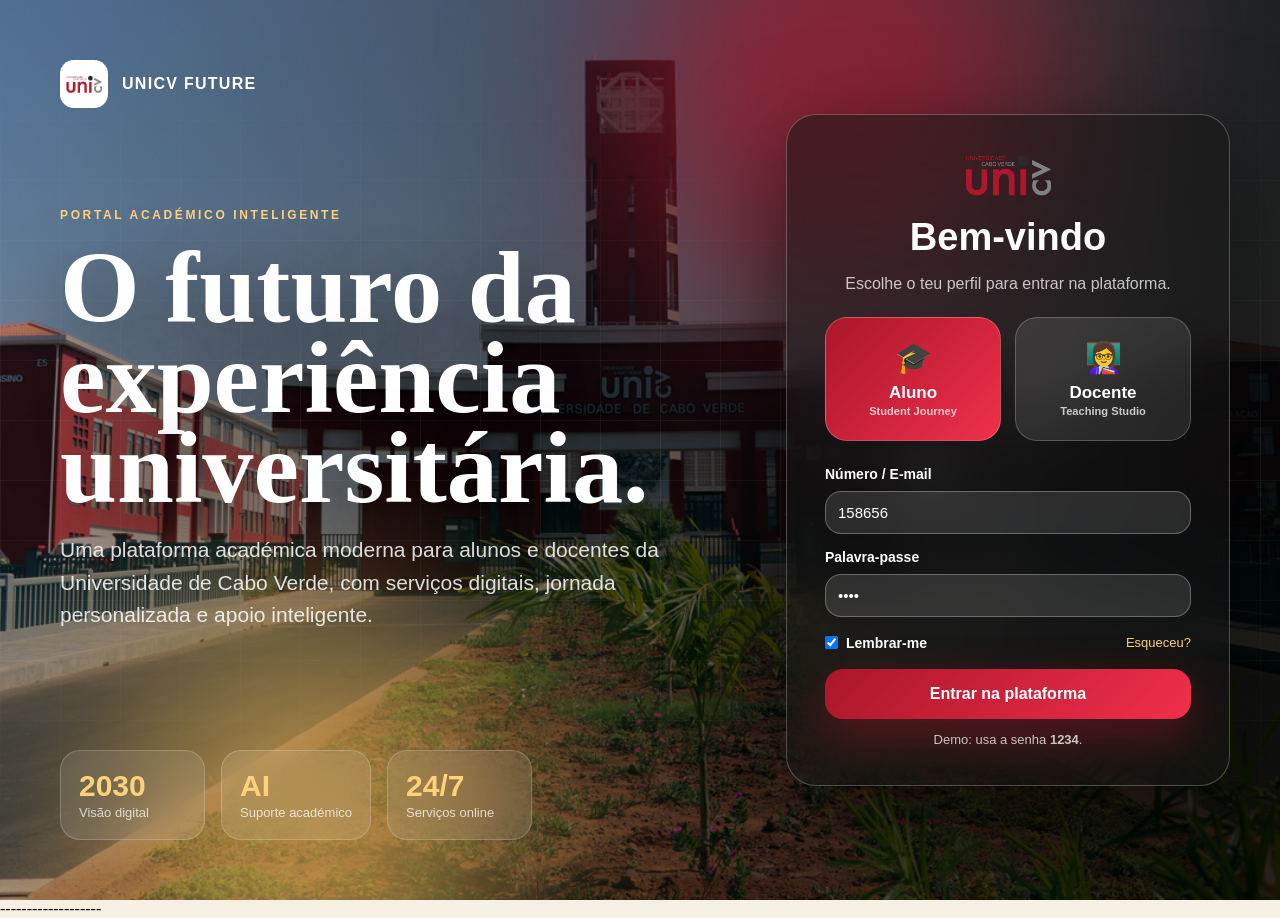
==== commit 12432906: "Atualização aluno -perfil docente" ====
--- a/index.html
+++ b/index.html
@@ -952,8 +952,188 @@
   border-right:0;
 }
     
+}.modal-docente{
+  position:fixed;
+  inset:0;
+  display:none;
+  align-items:center;
+  justify-content:center;
+  background:rgba(0,0,0,.8);
+  z-index:9999;
+}
+
+.modal-docente-card{
+  width:90%;
+  max-width:700px;
+  background:#171717;
+  color:white;
+  padding:35px;
+  border-radius:24px;
+  border:1px solid rgba(255,255,255,.15);
+  box-shadow:0 30px 100px rgba(0,0,0,.6);
+}
+
+.modal-close{
+  float:right;
+  width:42px;
+  height:42px;
+  border-radius:50%;
+}
+
+.docente-header{
+  display:flex;
+  gap:20px;
+  align-items:center;
+}
+
+.docente-avatar{
+  width:90px;
+  height:90px;
+  border-radius:20px;
+  display:grid;
+  place-items:center;
+  font-size:34px;
+  font-weight:900;
+  background:linear-gradient(135deg,#ab162a,#ef304b);
+}
+
+.docente-grid{
+  margin-top:25px;
+  display:grid;
+  grid-template-columns:1fr 1fr;
+  gap:15px;
+}
+
+.docente-grid div{
+  padding:15px;
+  border-radius:16px;
+  background:rgba(255,255,255,.08);
+}
+
+.docente-grid strong{
+  display:block;
+  color:#ffd27a;
+}
+
+.docente-actions{
+  margin-top:25px;
+  display:flex;
+  gap:10px;
+}
+.modal-financeiro{
+  position:fixed;
+  inset:0;
+  display:none;
+  align-items:center;
+  justify-content:center;
+  background:rgba(0,0,0,.82);
+  z-index:9999;
+  padding:24px;
+}
+
+.financeiro-card{
+  width:100%;
+  max-width:920px;
+  max-height:90vh;
+  overflow:auto;
+  background:linear-gradient(145deg, #151515, #2a1116);
+  color:white;
+  padding:36px;
+  border-radius:30px;
+  border:1px solid rgba(255,255,255,.18);
+  box-shadow:0 30px 100px rgba(0,0,0,.65);
+  position:relative;
+  font-family:Arial,sans-serif;
+}
+
+.financeiro-card h2{
+  font-family:Georgia,serif;
+  font-size:44px;
+  margin:8px 0;
+}
+
+.financeiro-card p{
+  color:rgba(255,255,255,.75);
+}
+
+.financeiro-kicker{
+  color:#ffd27a;
+  text-transform:uppercase;
+  letter-spacing:.18em;
+  font-size:12px;
+  font-weight:900;
+}
+
+.financeiro-resumo{
+  display:grid;
+  grid-template-columns:repeat(3,1fr);
+  gap:16px;
+  margin:28px 0;
+}
+
+.financeiro-resumo div{
+  padding:20px;
+  border-radius:20px;
+  background:rgba(255,255,255,.08);
+  border:1px solid rgba(255,255,255,.14);
+}
+
+.financeiro-resumo strong{
+  display:block;
+  font-size:28px;
+  color:#ffd27a;
+  margin-bottom:6px;
+}
+
+.financeiro-resumo span{
+  color:rgba(255,255,255,.75);
+  font-size:13px;
+}
+
+.pagamento-box{
+  margin-top:26px;
+  padding:24px;
+  border-radius:22px;
+  background:rgba(255,255,255,.08);
+  border:1px solid rgba(255,255,255,.14);
+}
+
+.referencia-box{
+  margin-top:20px;
+  padding:22px;
+  border-radius:20px;
+  background:#0f0f0f;
+  border:1px solid rgba(214,168,79,.35);
+}
+
+.referencia-box strong{
+  color:#ffd27a;
+}
+
+.modal-close{
+  position:absolute;
+  top:18px;
+  right:18px;
+  width:42px;
+  height:42px;
+  border-radius:50%;
+  padding:0;
+  background:rgba(255,255,255,.12);
+  color:white;
+  font-size:26px;
+}
+
+@media(max-width:760px){
+  .financeiro-resumo{
+    grid-template-columns:1fr;
+  }
+
+  .financeiro-card{
+    padding:24px;
+  }
 }
   </style>
+
 </head>
 
 <body>
@@ -1354,7 +1534,9 @@
             <p><strong>Cleonice Moreira</strong></p>
             <p>Laboratório de Projeto Multimédia I</p>
             <p>Atendimento: Quarta-feira, 15:00 - 17:00</p>
-            <button class="gold">Ver perfil da docente</button>
+            <button class="gold" onclick="abrirPerfilDocente()">
+  Conhecer a Docente
+</button>
           </div>
         </div>
         <br>
@@ -1373,7 +1555,11 @@
           <div class="card"><h3>Declaração de matrícula</h3><p>Documento para comprovar inscrição ativa.</p><button onclick="alert('Pedido registado.')">Solicitar</button></div>
           <div class="card"><h3>Certificado de notas</h3><p>Histórico de notas lançadas.</p><button onclick="alert('Pedido registado.')">Solicitar</button></div>
           <div class="card"><h3>Declaração de frequência</h3><p>Documento para bolsa, estágio ou trabalho.</p><button onclick="alert('Pedido registado.')">Solicitar</button></div>
-          <div class="card"><h3>Financeiro</h3><p>Propinas, recibos e referências.</p><button onclick="alert('Pagamento simulado registado.')">Pagar propina</button></div>
+          <div class="card">
+  <h3>Financeiro</h3>
+  <p>Propinas, dívidas, recibos e referências de pagamento.</p>
+  <button onclick="abrirFinanceiro()">Pagar propina</button>
+</div>
           <div class="card"><h3>Bolsa de estudos</h3><p>Consultar estado e anexar documentos.</p><button class="light">Ver estado</button></div>
           <div class="card"><h3>Inscrições</h3><p>Renovação de matrícula e inscrições em unidades.</p><button class="gold">Iniciar pedido</button></div>
         </div>
@@ -1623,6 +1809,57 @@
       document.getElementById("respostaAI").innerText =
         "Sugestão UniAI: organiza a apresentação mostrando a lógica: primeiro o curso, depois unidades curriculares, notas e docentes; os documentos e propinas ficam nos Serviços Académicos.";
     }
+    function abrirPerfilDocente(){
+  document.getElementById("modalDocente").style.display = "flex";
+}
+
+function fecharPerfilDocente(){
+  document.getElementById("modalDocente").style.display = "none";
+}
+
+function abrirFinanceiro(){
+  document.getElementById("modalFinanceiro").style.display = "flex";
+}
+
+function fecharFinanceiro(){
+  document.getElementById("modalFinanceiro").style.display = "none";
+}
+
+function gerarReferenciaPagamento(){
+  const valor = document.getElementById("valorPagamento").value;
+  const metodo = document.getElementById("metodoPagamento").value;
+
+  const referencia = "UCV-" + Math.floor(100000 + Math.random() * 900000);
+  const entidade = "20888";
+
+  document.getElementById("referenciaPagamento").classList.remove("hidden");
+
+  document.getElementById("referenciaPagamento").innerHTML = `
+    <h3>Referência gerada com sucesso</h3>
+
+    <p><strong>Entidade:</strong> ${entidade}</p>
+    <p><strong>Referência:</strong> ${referencia}</p>
+    <p><strong>Valor:</strong> ${Number(valor).toLocaleString("pt-PT")}$00</p>
+    <p><strong>Método:</strong> ${metodo}</p>
+    <p><strong>Estado:</strong> A aguardar pagamento</p>
+
+    <button onclick="confirmarPagamentoSimulado()">
+      Confirmar pagamento simulado
+    </button>
+  `;
+}
+
+function confirmarPagamentoSimulado(){
+  document.getElementById("referenciaPagamento").innerHTML = `
+    <h3>✅ Pagamento simulado com sucesso</h3>
+    <p>O pagamento foi registado no sistema académico.</p>
+    <p><strong>Recibo:</strong> REC-UNICV-${Math.floor(1000 + Math.random() * 9000)}</p>
+
+    <button class="gold" onclick="alert('Recibo descarregado em modo simulação.')">
+      Baixar recibo
+    </button>
+  `;
+}
 
     function sair(){
       document.getElementById("app").style.display = "none";
@@ -1719,7 +1956,144 @@
       </div>
 
     </div>
+  </div> -------------------
+
+<div id="modalDocente" class="modal-docente">
+
+  <div class="modal-docente-card">
+
+    <button class="modal-close"
+      onclick="fecharPerfilDocente()">×</button>
+
+    <div class="docente-header">
+
+      <div class="docente-avatar">
+        CM
+      </div>
+
+      <div>
+        <span class="docente-kicker">
+          Perfil Académico
+        </span>
+
+        <h2>Cleonice Moreira</h2>
+
+        <p>
+          Docente da Universidade de Cabo Verde
+        </p>
+      </div>
+
+    </div>
+
+    <div class="docente-grid">
+
+      <div>
+        <strong>Departamento</strong>
+        <span>Tecnologias e Multimédia</span>
+      </div>
+
+      <div>
+        <strong>Atendimento</strong>
+        <span>Quarta-feira · 15h às 17h</span>
+      </div>
+
+      <div>
+        <strong>Gabinete</strong>
+        <span>Bloco B · Sala 12</span>
+      </div>
+
+      <div>
+        <strong>Email</strong>
+        <span>cleonice@unicv.edu.cv</span>
+      </div>
+
+    </div>
+
+    <div class="docente-actions">
+
+      <button onclick="solicitarAtendimento()">
+        Solicitar Atendimento
+      </button>
+
+      <button class="gold"
+        onclick="enviarMensagemDocente()">
+        Enviar Mensagem
+      </button>
+
+    </div>
+
   </div>
+
+</div>
+<div id="modalFinanceiro" class="modal-financeiro">
+  <div class="financeiro-card">
+    <button class="modal-close" onclick="fecharFinanceiro()">×</button>
+
+    <span class="financeiro-kicker">Serviços Académicos</span>
+    <h2>Área Financeira</h2>
+    <p>Consulta de propinas, dívidas e simulação de pagamento.</p>
+
+    <div class="financeiro-resumo">
+      <div>
+        <strong>2</strong>
+        <span>Mensalidades pendentes</span>
+      </div>
+      <div>
+        <strong>10.000$00</strong>
+        <span>Total em dívida</span>
+      </div>
+      <div>
+        <strong>REGULARIZÁVEL</strong>
+        <span>Estado financeiro</span>
+      </div>
+    </div>
+
+    <h3>Dívidas Pendentes</h3>
+
+    <table>
+      <tr>
+        <th>Descrição</th>
+        <th>Vencimento</th>
+        <th>Valor</th>
+        <th>Estado</th>
+      </tr>
+      <tr>
+        <td>Propina Maio 2026</td>
+        <td>10/05/2026</td>
+        <td>5.000$00</td>
+        <td><span class="badge">Pendente</span></td>
+      </tr>
+      <tr>
+        <td>Propina Junho 2026</td>
+        <td>10/06/2026</td>
+        <td>5.000$00</td>
+        <td><span class="badge">Pendente</span></td>
+      </tr>
+    </table>
+
+    <div class="pagamento-box">
+      <h3>Simular pagamento</h3>
+
+      <label>Selecionar valor</label>
+      <select id="valorPagamento">
+        <option value="5000">Pagar Maio - 5.000$00</option>
+        <option value="10000">Pagar Maio + Junho - 10.000$00</option>
+      </select>
+
+      <label>Método de pagamento</label>
+      <select id="metodoPagamento">
+        <option>Referência bancária</option>
+        <option>Cartão Vinti4</option>
+        <option>Transferência bancária</option>
+        <option>Pagamento presencial</option>
+      </select>
+
+      <button class="gold" onclick="gerarReferenciaPagamento()">Gerar referência</button>
+
+      <div id="referenciaPagamento" class="referencia-box hidden"></div>
+    </div>
+  </div>
+</div>
 </body>
 </html>
 
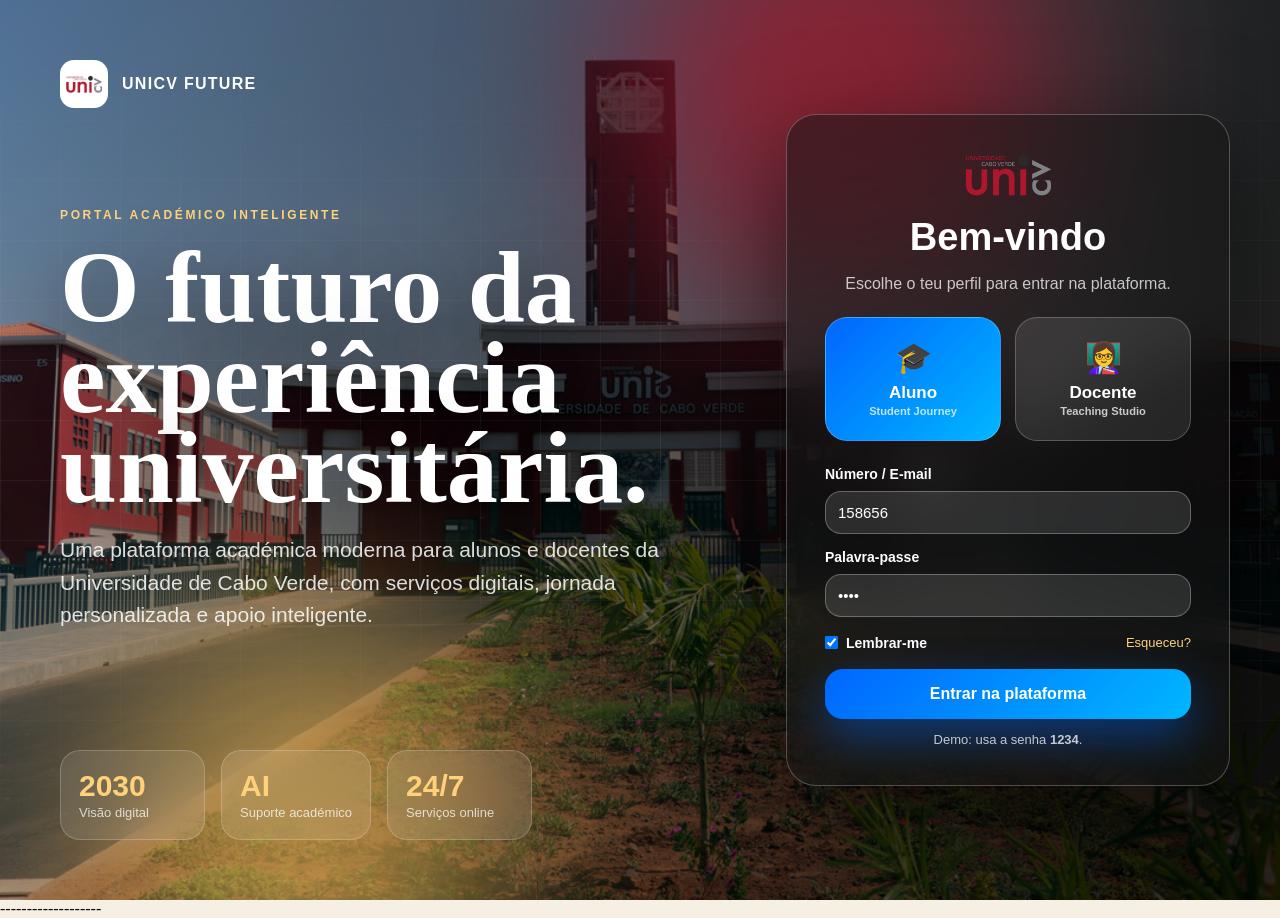
==== commit ba97b02d: "Atualizaçao 100 com certo" ====
--- a/index.html
+++ b/index.html
@@ -302,7 +302,7 @@
     }
 
     .future-role.active{
-      background:linear-gradient(135deg,#ab162a,#ef304b);
+      background:linear-gradient(135deg,#0066ff,#00b7ff);
     }
 
     .future-role span{
@@ -359,13 +359,17 @@
     }
 
     .future-login-btn{
-      width:100%;
-      border-radius:18px;
-      padding:16px;
-      background:linear-gradient(135deg,#ab162a,#f02f4b);
-      box-shadow:0 18px 45px rgba(171,22,42,.45);
-      font-size:16px;
-    }
+  width:100%;
+  border-radius:18px;
+  padding:16px;
+  background:linear-gradient(135deg,#0066ff,#00b7ff);
+  color:white;
+  font-weight:900;
+  font-size:16px;
+  box-shadow:0 18px 45px rgba(0,102,255,.45);
+  transition:.3s;
+}
+    
 
     .future-demo{
       font-size:13px;
@@ -416,7 +420,11 @@
       cursor:pointer;
     }
 
-    .nav span:hover{color:var(--red)}
+    .future-login-btn:hover{
+  transform:translateY(-3px);
+  background:linear-gradient(135deg,#0052cc,#00cfff);
+  box-shadow:0 20px 55px rgba(0,183,255,.55);
+}
 
     .profile-chip{
       display:flex;
@@ -1364,7 +1372,7 @@
       document.getElementById("loginUser").value = perfil === "aluno" ? "158656" : "cleonice@unicv.edu.cv";
     }
 
-   function entrar(){
+  function entrar(){
   const senha = document.getElementById("loginPass").value;
 
   if(senha !== "1234"){
@@ -1377,8 +1385,9 @@
   const loading = document.getElementById("loadingScreen");
   const circle = document.getElementById("loadingCircle");
   const percent = document.getElementById("loadingPercent");
-
-  if(!login || !app || !loading || !circle || !percent){
+  const loadingText = document.getElementById("loadingText");
+
+  if(!login || !app || !loading || !circle || !percent || !loadingText){
     alert("Erro: algum elemento do loading/login não foi encontrado.");
     return;
   }
@@ -1400,15 +1409,25 @@
 
     if(progresso >= 100){
       clearInterval(timer);
+
+      percent.innerHTML = "✓";
+
+      circle.style.background =
+        "conic-gradient(#00b7ff 360deg, #00b7ff 360deg)";
+
+      circle.style.boxShadow =
+        "0 0 70px rgba(0,183,255,.85)";
+
+      loadingText.innerHTML = "✅ Sistema Inicializado";
 
       setTimeout(function(){
         loading.style.display = "none";
         app.style.display = "block";
         configurarApp();
-      }, 400);
+      }, 1200);
     }
   }, 30);
-} 
+}
 
     function entrarDireto(perfil){
       perfilAtual = perfil;
@@ -1560,8 +1579,14 @@
   <p>Propinas, dívidas, recibos e referências de pagamento.</p>
   <button onclick="abrirFinanceiro()">Pagar propina</button>
 </div>
-          <div class="card"><h3>Bolsa de estudos</h3><p>Consultar estado e anexar documentos.</p><button class="light">Ver estado</button></div>
-          <div class="card"><h3>Inscrições</h3><p>Renovação de matrícula e inscrições em unidades.</p><button class="gold">Iniciar pedido</button></div>
+          <div class="card"><h3>Bolsa de estudos</h3><p>Consultar estado e anexar documentos.</p><button class="light" onclick="abrirBolsa()">
+  Ver estado
+
+</button></div>
+
+          <div class="card"><h3>Inscrições</h3><p>Renovação de matrícula e inscrições em unidades.</p><button class="gold" onclick="abrirInscricoes()">
+  Inscrever em Exame
+</button></div>
         </div>
       `;
 
@@ -1699,8 +1724,8 @@
         <div class="page-title"><span class="kicker">Turmas</span><h1>TM-2</h1></div>
         <table>
           <tr><th>Nº</th><th>Aluno</th><th>Disciplina</th><th>Nota</th><th>Estado</th></tr>
-          <tr><td>158656</td><td>Jean Claude Duarte Fernandes</td><td>Laboratório de Projeto Multimédia I</td><td>17</td><td><span class="badge">Ativo</span></td></tr>
-          <tr><td>158657</td><td>Geovanny Moniz</td><td>Laboratório de Projeto Multimédia I</td><td>16</td><td><span class="badge">Ativo</span></td></tr>
+          <tr><td>158656</td><td>Jean Claude Duarte Fernandes</td><td>Laboratório de Projeto Multimédia I</td><td>18</td><td><span class="badge">Ativo</span></td></tr>
+          <tr><td>158657</td><td>Geovanny Moniz</td><td>Laboratório de Projeto Multimédia I</td><td>9</td><td><span class="badge">Ativo</span></td></tr>
           <tr><td>158658</td><td>Lina Silva</td><td>Laboratório de Projeto Multimédia I</td><td>15</td><td><span class="badge">Ativo</span></td></tr>
         </table>
       `;
@@ -1859,6 +1884,69 @@
       Baixar recibo
     </button>
   `;
+  function abrirInscricoes(){
+  document.getElementById("modalInscricoes").style.display = "flex";
+}
+
+function fecharInscricoes(){
+  document.getElementById("modalInscricoes").style.display = "none";
+}
+}
+function confirmarExameBD(){
+
+  document
+    .getElementById("resultadoInscricao")
+    .classList.remove("hidden");
+
+  document
+    .getElementById("resultadoInscricao")
+    .innerHTML = `
+
+      <h3>
+        ✅ Inscrição efetuada
+      </h3>
+
+      <p>
+        Disciplina:
+        <strong>Base de Dados</strong>
+      </p>
+
+      <p>
+        Época:
+        <strong>Normal</strong>
+      </p>
+
+      <p>
+        Data prevista:
+        <strong>15 Julho 2026</strong>
+      </p>
+
+      <p>
+        Sala:
+        <strong>Laboratório 3</strong>
+      </p>
+
+      <p>
+        Código:
+        <strong>
+          EX-${Math.floor(10000 + Math.random()*90000)}
+        </strong>
+      </p>
+
+      <button class="gold"
+        onclick="baixarComprovativoExame()">
+
+        Baixar comprovativo
+
+      </button>
+  `;
+}
+function baixarComprovativoExame(){
+
+  alert(
+    "Comprovativo de inscrição no exame gerado com sucesso."
+  );
+
 }
 
     function sair(){
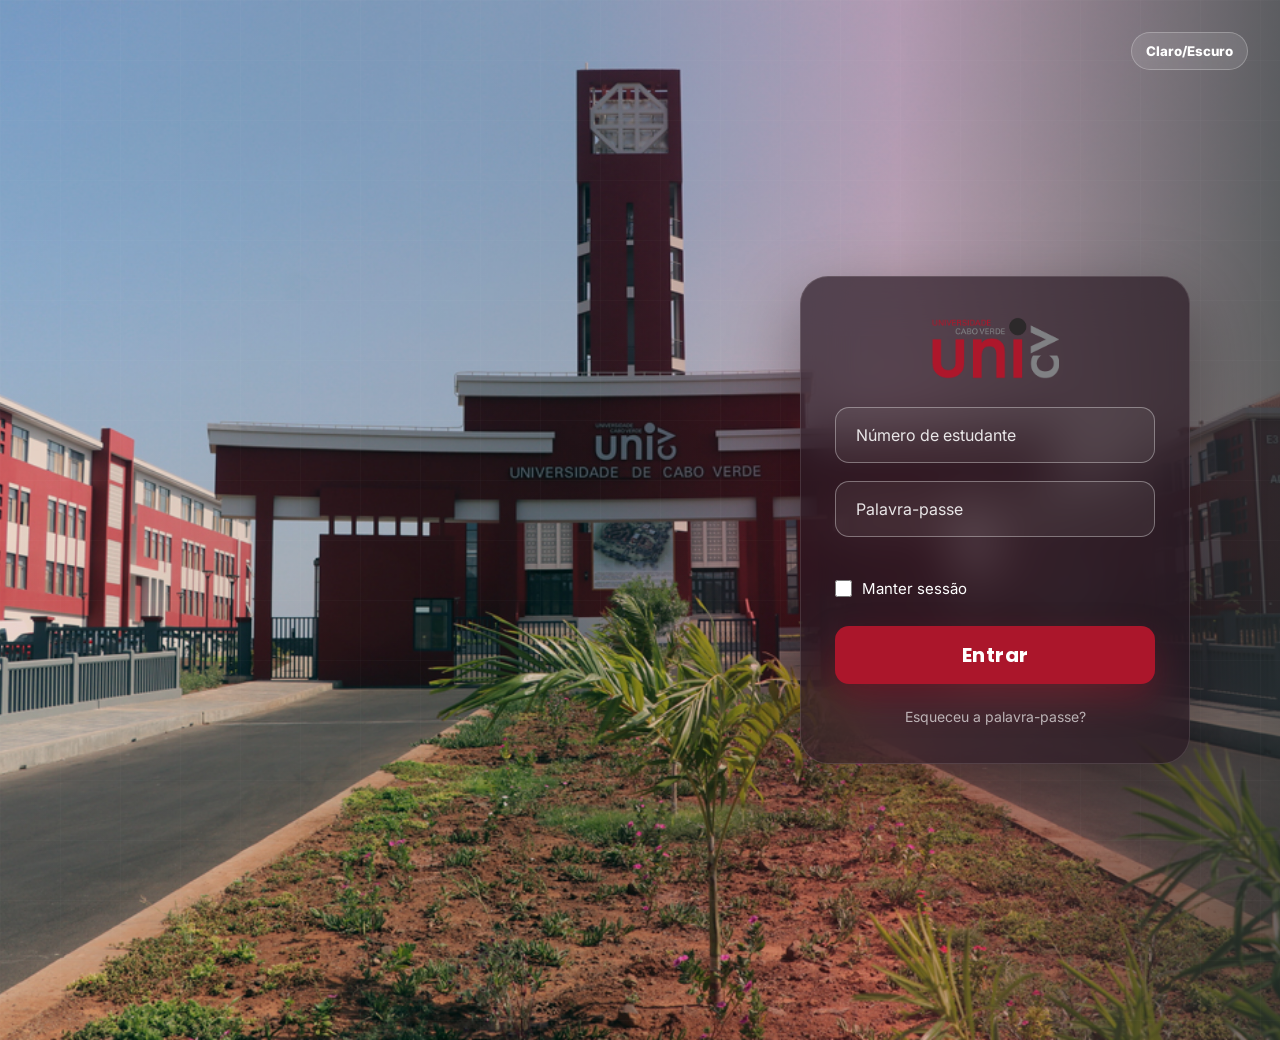
==== commit df99ee44: "atualizacao geral 1" ====
--- a/index.html
+++ b/index.html
@@ -1,2187 +1,1707 @@
-<!DOCTYPE html>
+﻿<!DOCTYPE html>
 <html lang="pt">
 <head>
-  <meta charset="UTF-8">
-  <meta name="viewport" content="width=device-width, initial-scale=1.0">
-  <title>UniCV Future 2.0</title>
-
-  <style>
-    :root{
-      --red:#ab162a;
-      --red-dark:#7d0d1d;
-      --gold:#d6a84f;
-      --cream:#f6efe4;
-      --soft:#f7f4ef;
-      --ink:#111;
-      --muted:#6f6a62;
-      --line:#ded5c8;
-      --white:#fff;
-      --shadow:0 22px 60px rgba(0,0,0,.14);
-    }
-
-    *{box-sizing:border-box}
-
-    body{
-      margin:0;
-      background:var(--cream);
-      color:var(--ink);
-      font-family:Georgia,"Times New Roman",serif;
-    }
-
-    button,input,textarea,select{
-      font-family:Arial,sans-serif;
-    }
-
-    button{
-      border:0;
-      background:var(--red);
-      color:white;
-      padding:12px 18px;
-      cursor:pointer;
-      font-weight:700;
-    }
-
-    button:hover{background:var(--red-dark)}
-
-    button.light{
-      background:white;
-      color:var(--red);
-      border:1px solid var(--line);
-    }
-
-    button.dark{
-      background:var(--ink);
-      color:white;
-    }
-
-    button.gold{
-      background:var(--gold);
-      color:#1d1304;
-    }
-
-    input,textarea,select{
-      width:100%;
-      padding:12px;
-      border:1px solid var(--line);
-      background:white;
-      margin:8px 0 14px;
-      font-size:15px;
-    }
-
-    .hidden{display:none!important}
-
-    /* LOGIN FUTURISTA */
-
-    .future-login{
-      min-height:100vh;
-      display:grid;
-      grid-template-columns:1.15fr .85fr;
-      position:relative;
-      overflow:hidden;
-      background:#050505;
-      color:white;
-      font-family:Arial,sans-serif;
-    }
-
-    .future-bg{
-      position:absolute;
-      inset:0;
-      background:
-        linear-gradient(90deg, rgba(0,0,0,.18), rgba(0,0,0,.82)),
-        url("matricula_unicv-2.jpeg");
-      background-size:cover;
-      background-position:center;
-      z-index:0;
-      filter:brightness(.82) saturate(1.2);
-      animation:bgMove 16s ease-in-out infinite alternate;
-    }
-
-    @keyframes bgMove{
-      from{transform:scale(1.04) translateX(0)}
-      to{transform:scale(1.10) translateX(-22px)}
-    }
-
-    .future-grid{
-      position:absolute;
-      inset:0;
-      z-index:1;
-      background-image:
-        linear-gradient(rgba(255,255,255,.055) 1px, transparent 1px),
-        linear-gradient(90deg, rgba(255,255,255,.055) 1px, transparent 1px);
-      background-size:60px 60px;
-      mask-image:linear-gradient(to bottom, transparent, black, transparent);
-    }
-
-    .future-glow{
-      position:absolute;
-      width:420px;
-      height:420px;
-      border-radius:50%;
-      filter:blur(95px);
-      opacity:.72;
-      z-index:1;
-      animation:pulseGlow 7s infinite alternate ease-in-out;
-    }
-
-    .glow-1{
-      background:#ab162a;
-      top:-120px;
-      right:18%;
-    }
-
-    .glow-2{
-      background:#d6a84f;
-      bottom:-140px;
-      left:8%;
-    }
-
-    @keyframes pulseGlow{
-      from{transform:scale(1)}
-      to{transform:scale(1.25)}
-    }
-
-    .future-left,
-    .future-right{
-      position:relative;
-      z-index:2;
-    }
-
-    .future-left{
-      padding:60px;
-      display:flex;
-      flex-direction:column;
-      justify-content:space-between;
-    }
-
-    .brand{
-      display:flex;
-      align-items:center;
-      gap:14px;
-      font-family:Arial,sans-serif;
-      font-weight:900;
-      letter-spacing:.08em;
-      text-transform:uppercase;
-    }
-
-    .brand-logo{
-      width:48px;
-      height:48px;
-      display:flex;
-      align-items:center;
-      justify-content:center;
-      background:white;
-      border:1px solid rgba(255,255,255,.35);
-      padding:6px;
-      border-radius:14px;
-      overflow:hidden;
-    }
-
-    .brand-logo img{
-      width:36px;
-      height:36px;
-      object-fit:contain;
-      display:block;
-    }
-
-    .future-title-box{
-      max-width:780px;
-    }
-
-    .future-kicker{
-      color:#ffd27a;
-      font-size:12px;
-      font-weight:900;
-      letter-spacing:.22em;
-      text-transform:uppercase;
-    }
-
-    .future-title-box h1{
-      margin:20px 0;
-      font-family:Georgia,serif;
-      font-size:clamp(54px,8vw,105px);
-      line-height:.88;
-      color:white;
-      text-shadow:0 25px 70px rgba(0,0,0,.65);
-    }
-
-    .future-title-box p{
-      max-width:620px;
-      font-size:21px;
-      line-height:1.55;
-      color:rgba(255,255,255,.85);
-    }
-
-    .future-stats{
-      display:flex;
-      gap:16px;
-      flex-wrap:wrap;
-    }
-
-    .future-stats div{
-      min-width:145px;
-      padding:18px;
-      border-radius:20px;
-      background:rgba(255,255,255,.10);
-      border:1px solid rgba(255,255,255,.20);
-      backdrop-filter:blur(18px);
-    }
-
-    .future-stats strong{
-      display:block;
-      font-size:30px;
-      color:#ffd27a;
-    }
-
-    .future-stats span{
-      font-size:13px;
-      color:rgba(255,255,255,.75);
-    }
-
-    .future-right{
-      display:flex;
-      align-items:center;
-      justify-content:center;
-      padding:50px;
-    }
-
-    .future-card{
-      width:100%;
-      max-width:470px;
-      padding:38px;
-      border-radius:30px;
-      background:rgba(20,20,20,.55);
-      border:1px solid rgba(255,255,255,.25);
-      box-shadow:0 30px 100px rgba(0,0,0,.60);
-      backdrop-filter:blur(28px);
-      animation:cardEnter .8s ease both;
-    }
-
-    @keyframes cardEnter{
-      from{opacity:0;transform:translateY(30px) scale(.96)}
-      to{opacity:1;transform:translateY(0) scale(1)}
-    }
-
-    .future-logo{
-      width:86px;
-      display:block;
-      margin:0 auto 20px;
-    }
-
-    .future-card h2{
-      text-align:center;
-      font-size:38px;
-      margin:0;
-      color:white;
-    }
-
-    .future-card p{
-      text-align:center;
-      color:rgba(255,255,255,.75);
-    }
-
-    .future-role-grid{
-      display:grid;
-      grid-template-columns:1fr 1fr;
-      gap:14px;
-      margin:24px 0;
-    }
-
-    .future-role{
-      padding:22px 16px;
-      border-radius:22px;
-      background:rgba(255,255,255,.10);
-      border:1px solid rgba(255,255,255,.22);
-      color:white;
-      text-align:center;
-      transition:.3s ease;
-    }
-
-    .future-role:hover{
-      transform:translateY(-8px);
-      box-shadow:0 18px 50px rgba(171,22,42,.45);
-    }
-
-    .future-role.active{
-      background:linear-gradient(135deg,#0066ff,#00b7ff);
-    }
-
-    .future-role span{
-      display:block;
-      font-size:30px;
-      margin-bottom:8px;
-    }
-
-    .future-role strong{
-      display:block;
-      font-size:17px;
-    }
-
-    .future-role small{
-      opacity:.75;
-    }
-
-    .future-card label{
-      font-weight:700;
-      font-size:14px;
-    }
-
-    .future-card input{
-      border-radius:16px;
-      background:rgba(255,255,255,.12);
-      border:1px solid rgba(255,255,255,.28);
-      color:white;
-      outline:none;
-    }
-
-    .future-options{
-      display:flex;
-      justify-content:space-between;
-      align-items:center;
-      gap:12px;
-      margin:4px 0 18px;
-      font-size:13px;
-    }
-
-    .future-options label{
-      display:flex;
-      align-items:center;
-      gap:8px;
-    }
-
-    .future-options input{
-      width:auto;
-      margin:0;
-    }
-
-    .future-options a{
-      color:#ffd27a;
-      text-decoration:none;
-    }
-
-    .future-login-btn{
-  width:100%;
-  border-radius:18px;
-  padding:16px;
-  background:linear-gradient(135deg,#0066ff,#00b7ff);
-  color:white;
-  font-weight:900;
-  font-size:16px;
-  box-shadow:0 18px 45px rgba(0,102,255,.45);
-  transition:.3s;
-}
-    
-
-    .future-demo{
-      font-size:13px;
-      margin-bottom:0;
-    }
-
-    .login-exit{
-      animation:loginExit .7s forwards ease-in-out;
-    }
-
-    @keyframes loginExit{
-      to{
-        opacity:0;
-        transform:scale(1.04);
-        filter:blur(10px);
-      }
-    }
-
-    /* APP */
-
-    .app{display:none}
-
-    .topbar{
-      min-height:76px;
-      display:flex;
-      align-items:center;
-      justify-content:space-between;
-      padding:0 36px;
-      background:var(--cream);
-      border-bottom:1px solid var(--line);
-      position:sticky;
-      top:0;
-      z-index:20;
-      gap:20px;
-    }
-
-    .nav{
-      display:flex;
-      gap:20px;
-      align-items:center;
-      font-family:Arial,sans-serif;
-      font-weight:700;
-      font-size:14px;
-      flex-wrap:wrap;
-    }
-
-    .nav span{
-      cursor:pointer;
-    }
-
-    .future-login-btn:hover{
-  transform:translateY(-3px);
-  background:linear-gradient(135deg,#0052cc,#00cfff);
-  box-shadow:0 20px 55px rgba(0,183,255,.55);
-}
-
-    .profile-chip{
-      display:flex;
-      align-items:center;
-      gap:10px;
-      font-family:Arial,sans-serif;
-      font-weight:700;
-    }
-
-    .avatar{
-      width:38px;
-      height:38px;
-      display:grid;
-      place-items:center;
-      background:var(--red);
-      color:white;
-      border-radius:50%;
-      font-size:13px;
-    }
-
-    .section{
-      display:none;
-      animation:fade .25s ease;
-    }
-
-    .section.active{display:block}
-
-    @keyframes fade{
-      from{opacity:0;transform:translateY(10px)}
-      to{opacity:1;transform:translateY(0)}
-    }
-
-    .kicker{
-      font-family:Arial,sans-serif;
-      color:var(--red);
-      font-weight:900;
-      text-transform:uppercase;
-      letter-spacing:.16em;
-      font-size:12px;
-    }
-
-    .editorial-hero{
-      min-height:calc(100vh - 76px);
-      display:grid;
-      grid-template-columns:1.15fr .85fr;
-      border-bottom:1px solid var(--line);
-    }
-
-    .editorial-text{
-      padding:70px;
-      display:flex;
-      flex-direction:column;
-      justify-content:center;
-    }
-
-    .editorial-text h1{
-      font-size:clamp(54px,7vw,98px);
-      line-height:.92;
-      margin:18px 0 22px;
-    }
-
-    .editorial-text p{
-      font-size:21px;
-      color:#3b352f;
-      line-height:1.55;
-      max-width:760px;
-    }
-
-    .hero-actions{
-      margin-top:30px;
-      display:flex;
-      gap:14px;
-      flex-wrap:wrap;
-    }
-
-    .editorial-image{
-      background:
-        linear-gradient(rgba(171,22,42,.1),rgba(0,0,0,.18)),
-        url("matricula_unicv-2.jpeg");
-      background-size:cover;
-      background-position:center;
-      min-height:600px;
-    }
-
-    .feature-row{
-      display:grid;
-      grid-template-columns:repeat(3,1fr);
-      border-bottom:1px solid var(--line);
-    }
-
-    .feature{
-      padding:38px;
-      min-height:240px;
-      border-right:1px solid var(--line);
-      background:var(--soft);
-    }
-
-    .feature:last-child{border-right:0}
-
-    .feature h3{
-      font-size:30px;
-      margin:10px 0;
-    }
-
-    .feature p{
-      color:var(--muted);
-      font-family:Arial,sans-serif;
-      line-height:1.5;
-    }
-
-    .workspace{
-      min-height:calc(100vh - 76px);
-      display:grid;
-      grid-template-columns:285px 1fr;
-      background:#111;
-      color:white;
-      font-family:Arial,sans-serif;
-    }
-
-    .teacher-area .workspace{
-      background:#f5f1e9;
-      color:var(--ink);
-    }
-
-    .side{
-      padding:28px;
-      border-right:1px solid rgba(255,255,255,.12);
-      background:#171717;
-    }
-
-    .teacher-area .side{
-      background:var(--red);
-      color:white;
-      border-right:0;
-    }
-
-    .side h2{
-      font-family:Georgia,serif;
-      font-size:34px;
-      line-height:1;
-      margin:20px 0;
-    }
-
-    .side p{
-      color:#d8d8d8;
-      line-height:1.5;
-    }
-
-    .teacher-area .side p{color:#ffe3e8}
-
-    .side-menu{
-      display:grid;
-      gap:10px;
-      margin-top:24px;
-    }
-
-    .side-menu button{
-      text-align:left;
-      background:rgba(255,255,255,.08);
-      border:1px solid rgba(255,255,255,.14);
-    }
-
-    .side-menu button.active{
-      background:var(--gold);
-      color:#1d1304;
-    }
-
-    .work-content{
-      padding:36px;
-    }
-
-    .work-section{display:none}
-    .work-section.active{display:block}
-
-    .page-title h1{
-      font-family:Georgia,serif;
-      font-size:54px;
-      line-height:1;
-      margin:10px 0 24px;
-    }
-
-    .cards{
-      display:grid;
-      grid-template-columns:repeat(4,1fr);
-      gap:18px;
-      margin-bottom:22px;
-    }
-
-    .card{
-      background:#1b1b1b;
-      border:1px solid rgba(255,255,255,.12);
-      padding:24px;
-      color:white;
-    }
-
-    .teacher-area .card{
-      background:white;
-      color:var(--ink);
-      border:1px solid var(--line);
-      box-shadow:0 12px 40px rgba(0,0,0,.08);
-    }
-
-    .card h3{
-      margin:0 0 14px;
-      font-size:25px;
-      font-family:Georgia,serif;
-    }
-
-    .card p{
-      color:#d8d8d8;
-      line-height:1.5;
-    }
-
-    .teacher-area .card p{color:var(--muted)}
-
-    .stat strong{
-      display:block;
-      font-size:42px;
-      color:var(--gold);
-      margin:10px 0 3px;
-    }
-
-    .teacher-area .stat strong{color:var(--red)}
-
-    .grid-2{
-      display:grid;
-      grid-template-columns:1fr 1fr;
-      gap:20px;
-    }
-
-    .grid-3{
-      display:grid;
-      grid-template-columns:repeat(3,1fr);
-      gap:20px;
-    }
-
-    .timeline{
-      display:grid;
-      gap:12px;
-    }
-
-    .step{
-      display:grid;
-      grid-template-columns:85px 1fr;
-      gap:16px;
-      padding:16px;
-      background:rgba(255,255,255,.05);
-      border:1px solid rgba(255,255,255,.1);
-    }
-
-    .teacher-area .step{
-      background:var(--soft);
-      border:1px solid var(--line);
-    }
-
-    .step-time{
-      color:var(--gold);
-      font-weight:900;
-    }
-
-    table{
-      width:100%;
-      border-collapse:collapse;
-      font-family:Arial,sans-serif;
-      background:white;
-      color:var(--ink);
-    }
-
-    th,td{
-      padding:14px;
-      border-bottom:1px solid var(--line);
-      text-align:left;
-    }
-
-    th{
-      background:var(--soft);
-      color:var(--red);
-    }
-
-    .badge{
-      display:inline-block;
-      padding:6px 10px;
-      background:var(--soft);
-      color:var(--red);
-      font-family:Arial,sans-serif;
-      font-weight:900;
-      font-size:12px;
-    }
-
-    .progress{
-      background:#333;
-      height:12px;
-      overflow:hidden;
-      margin-top:8px;
-    }
-
-    .progress span{
-      display:block;
-      height:100%;
-      background:var(--gold);
-    }
-
-    .modal{
-      position:fixed;
-      inset:0;
-      background:rgba(0,0,0,.55);
-      display:none;
-      align-items:center;
-      justify-content:center;
-      z-index:100;
-      padding:20px;
-    }
-
-    .modal-content{
-      background:white;
-      padding:34px;
-      max-width:640px;
-      width:100%;
-      box-shadow:var(--shadow);
-      color:var(--ink);
-    }
-
-    .modal-content h2{
-      font-size:38px;
-      margin:0 0 12px;
-    }
-
-    @media(max-width:950px){
-      .future-login,
-      .editorial-hero,
-      .workspace,
-      .grid-2,
-      .grid-3{
-        grid-template-columns:1fr;
-      }
-
-      .feature-row,
-      .cards{
-        grid-template-columns:1fr;
-      }
-
-      .topbar{
-        align-items:flex-start;
-        flex-direction:column;
-        padding:18px;
-      }
-
-      .future-left{
-        padding:28px;
-        min-height:55vh;
-      }
-
-      .future-right{
-        padding:24px;
-      }
-
-      .future-title-box h1{
-        font-size:46px;
-      }
-
-      .future-role-grid{
-        grid-template-columns:1fr;
-      }
-
-      .editorial-text,
-      .work-content,
-      .side{
-        padding:26px;
-      }
-
-      .editorial-text h1,
-      .page-title h1{
-        font-size:42px;
-      }
-      .loading-screen{
-  position:fixed;
-  inset:0;
-  background:#050505;
-  display:none;
-  justify-content:center;
-  align-items:center;
-  z-index:9999;
-}
-
-.loading-content{
-  width:420px;
-  text-align:center;
-  color:white;
-  font-family:Arial,sans-serif;
-}
-
-.loading-logo{
-  width:100px;
-  margin-bottom:25px;
-}
-
-.loading-content h1{
-  margin:0;
-  font-size:42px;
-  letter-spacing:.12em;
-}
-
-.loading-content p{
-  color:rgba(255,255,255,.75);
-  margin:18px 0;
-}
-
-.loading-bar{
-  width:100%;
-  height:12px;
-  background:#222;
-  border-radius:20px;
-  overflow:hidden;
-}
-
-#loadingProgress{
-  width:0%;
-  height:100%;
-  background:linear-gradient(90deg,#ab162a,#ef304b);
-  transition:.15s;
-}
-
-#loadingPercent{
-  display:block;
-  margin-top:15px;
-  font-size:22px;
-  font-weight:900;
-  color:#ffd27a;
-}
-.loading-screen{
-  display:none;
-}
-/* LOADING FUTURISTA PREMIUM */
-
-.loading-screen{
-  position:fixed;
-  inset:0;
-  display:none;
-  align-items:center;
-  justify-content:center;
-  z-index:99999;
-  background:
-    linear-gradient(rgba(0,0,0,.78), rgba(0,0,0,.9)),
-    url("matricula_unicv-2.jpeg");
-  background-size:cover;
-  background-position:center;
-  color:white;
-  font-family:Arial,sans-serif;
-}
-
-.loading-screen::before{
-  content:"";
-  position:absolute;
-  inset:0;
-  background:
-    radial-gradient(circle at 50% 45%, rgba(171,22,42,.35), transparent 28%),
-    radial-gradient(circle at 70% 20%, rgba(214,168,79,.18), transparent 30%);
-}
-
-.loading-content{
-  position:relative;
-  z-index:2;
-  text-align:center;
-  width:460px;
-}
-
-.loading-logo{
-  width:150px;
-  margin-bottom:22px;
-  filter:drop-shadow(0 0 25px rgba(171,22,42,.6));
-}
-
-.loading-content h1{
-  font-size:28px;
-  letter-spacing:.45em;
-  margin:0;
-  color:white;
-}
-
-.loading-content h1 span{
-  color:#d6a84f;
-}
-
-.loading-content p{
-  margin:18px 0 28px;
-  color:rgba(255,255,255,.75);
-}
-
-.loading-circle{
-  width:150px;
-  height:150px;
-  margin:0 auto 26px;
-  border-radius:50%;
-  display:grid;
-  place-items:center;
-  background:
-    conic-gradient(#ef304b 0deg, #ef304b 0deg, rgba(255,255,255,.12) 0deg);
-  box-shadow:0 0 45px rgba(239,48,75,.55);
-}
-
-.loading-circle-inner{
-  width:118px;
-  height:118px;
-  border-radius:50%;
-  background:#090909;
-  display:grid;
-  place-items:center;
-  border:1px solid rgba(255,255,255,.18);
-}
-
-#loadingPercent{
-  font-size:34px;
-  font-weight:900;
-  color:white;
-}
-
-.loading-modules{
-  display:flex;
-  justify-content:center;
-  gap:28px;
-  flex-wrap:wrap;
-  margin-top:28px;
-  color:rgba(255,255,255,.82);
-  font-size:14px;
-}
-
-.loading-modules span{
-  border-right:1px solid rgba(214,168,79,.45);
-  padding-right:24px;
-}
-
-.loading-modules span:last-child{
-  border-right:0;
-}
-    
-}.modal-docente{
-  position:fixed;
-  inset:0;
-  display:none;
-  align-items:center;
-  justify-content:center;
-  background:rgba(0,0,0,.8);
-  z-index:9999;
-}
-
-.modal-docente-card{
-  width:90%;
-  max-width:700px;
-  background:#171717;
-  color:white;
-  padding:35px;
-  border-radius:24px;
-  border:1px solid rgba(255,255,255,.15);
-  box-shadow:0 30px 100px rgba(0,0,0,.6);
-}
-
-.modal-close{
-  float:right;
-  width:42px;
-  height:42px;
-  border-radius:50%;
-}
-
-.docente-header{
-  display:flex;
-  gap:20px;
-  align-items:center;
-}
-
-.docente-avatar{
-  width:90px;
-  height:90px;
-  border-radius:20px;
-  display:grid;
-  place-items:center;
-  font-size:34px;
-  font-weight:900;
-  background:linear-gradient(135deg,#ab162a,#ef304b);
-}
-
-.docente-grid{
-  margin-top:25px;
-  display:grid;
-  grid-template-columns:1fr 1fr;
-  gap:15px;
-}
-
-.docente-grid div{
-  padding:15px;
-  border-radius:16px;
-  background:rgba(255,255,255,.08);
-}
-
-.docente-grid strong{
-  display:block;
-  color:#ffd27a;
-}
-
-.docente-actions{
-  margin-top:25px;
-  display:flex;
-  gap:10px;
-}
-.modal-financeiro{
-  position:fixed;
-  inset:0;
-  display:none;
-  align-items:center;
-  justify-content:center;
-  background:rgba(0,0,0,.82);
-  z-index:9999;
-  padding:24px;
-}
-
-.financeiro-card{
-  width:100%;
-  max-width:920px;
-  max-height:90vh;
-  overflow:auto;
-  background:linear-gradient(145deg, #151515, #2a1116);
-  color:white;
-  padding:36px;
-  border-radius:30px;
-  border:1px solid rgba(255,255,255,.18);
-  box-shadow:0 30px 100px rgba(0,0,0,.65);
-  position:relative;
-  font-family:Arial,sans-serif;
-}
-
-.financeiro-card h2{
-  font-family:Georgia,serif;
-  font-size:44px;
-  margin:8px 0;
-}
-
-.financeiro-card p{
-  color:rgba(255,255,255,.75);
-}
-
-.financeiro-kicker{
-  color:#ffd27a;
-  text-transform:uppercase;
-  letter-spacing:.18em;
-  font-size:12px;
-  font-weight:900;
-}
-
-.financeiro-resumo{
-  display:grid;
-  grid-template-columns:repeat(3,1fr);
-  gap:16px;
-  margin:28px 0;
-}
-
-.financeiro-resumo div{
-  padding:20px;
-  border-radius:20px;
-  background:rgba(255,255,255,.08);
-  border:1px solid rgba(255,255,255,.14);
-}
-
-.financeiro-resumo strong{
-  display:block;
-  font-size:28px;
-  color:#ffd27a;
-  margin-bottom:6px;
-}
-
-.financeiro-resumo span{
-  color:rgba(255,255,255,.75);
-  font-size:13px;
-}
-
-.pagamento-box{
-  margin-top:26px;
-  padding:24px;
-  border-radius:22px;
-  background:rgba(255,255,255,.08);
-  border:1px solid rgba(255,255,255,.14);
-}
-
-.referencia-box{
-  margin-top:20px;
-  padding:22px;
-  border-radius:20px;
-  background:#0f0f0f;
-  border:1px solid rgba(214,168,79,.35);
-}
-
-.referencia-box strong{
-  color:#ffd27a;
-}
-
-.modal-close{
-  position:absolute;
-  top:18px;
-  right:18px;
-  width:42px;
-  height:42px;
-  border-radius:50%;
-  padding:0;
-  background:rgba(255,255,255,.12);
-  color:white;
-  font-size:26px;
-}
-
-@media(max-width:760px){
-  .financeiro-resumo{
-    grid-template-columns:1fr;
-  }
-
-  .financeiro-card{
-    padding:24px;
-  }
-}
-  </style>
-
+    <meta charset="UTF-8">
+    <meta name="viewport" content="width=device-width, initial-scale=1.0">
+    <title>UniCV Future</title>
+
+    <link rel="stylesheet" href="style.css">
+
+    <link rel="preconnect" href="https://fonts.googleapis.com">
+    <link rel="preconnect" href="https://fonts.gstatic.com" crossorigin>
+    <link href="https://fonts.googleapis.com/css2?family=Inter:wght@300;400;500;600;700&family=Poppins:wght@500;600;700&display=swap" rel="stylesheet">
+
+    <style>
+        .app-toast{position:fixed;right:28px;bottom:28px;max-width:360px;background:#2c2a2b;color:#fff;padding:14px 18px;border-radius:14px;box-shadow:0 18px 40px rgba(0,0,0,.25);opacity:0;pointer-events:none;transform:translateY(12px);transition:.25s;z-index:3000;font-weight:700}.app-toast.show{opacity:1;transform:translateY(0)}.modal-backdrop{position:fixed;inset:0;display:none;align-items:center;justify-content:center;padding:24px;background:rgba(15,23,42,.52);z-index:2500}.modal-backdrop.show{display:flex}.app-modal{width:100%;max-width:440px;background:#fff;border-radius:22px;padding:26px;box-shadow:0 24px 70px rgba(0,0,0,.28)}.app-modal span{color:#8b0f22;font-size:13px;font-weight:900}.app-modal h2{margin-top:8px;color:#0f172a;font-family:'Poppins',Arial,sans-serif}.app-modal p{margin-top:8px;color:#64748b;line-height:1.5}.modal-actions{display:flex;justify-content:flex-end;gap:10px;margin-top:22px}.modal-actions button{border:1px solid #e5e7eb;background:#f8fafc;color:#475569;padding:11px 14px;border-radius:12px;font-weight:900}.modal-actions button:last-child{background:#8b0f22;border-color:#8b0f22;color:#fff}body.dark-mode .app-modal{background:#202124;border:1px solid #303238}body.dark-mode .app-modal h2{color:#f8fafc}body.dark-mode .app-modal p{color:#a8b0bd}
+    </style>
 </head>
-
 <body>
-  <section id="login" class="future-login">
-    <div class="future-bg"></div>
-    <div class="future-grid"></div>
-    <div class="future-glow glow-1"></div>
-    <div class="future-glow glow-2"></div>
-
-    <div class="future-left">
-      <div class="brand">
-        <div class="brand-logo">
-          <img src="logotipo_unicv_final.png" alt="Logo Uni-CV">
-        </div>
-        <div>UniCV Future</div>
-      </div>
-
-      <div class="future-title-box">
-        <span class="future-kicker">Portal Académico Inteligente</span>
-        <h1>O futuro da experiência universitária.</h1>
-        <p>
-          Uma plataforma académica moderna para alunos e docentes da Universidade de Cabo Verde,
-          com serviços digitais, jornada personalizada e apoio inteligente.
-        </p>
-      </div>
-
-      <div class="future-stats">
-        <div><strong>2030</strong><span>Visão digital</span></div>
-        <div><strong>AI</strong><span>Suporte académico</span></div>
-        <div><strong>24/7</strong><span>Serviços online</span></div>
-      </div>
+
+    <!-- LOGIN -->
+<main class="login-page">
+    <button type="button" onclick="toggleTema()" class="login-theme-floating">
+    Claro/Escuro
+</button>
+    <section class="login-panel">
+        <div class="login-card">
+            <img src="logotipo_unicv_final.png" class="logo" alt="Logotipo UniCV">
+
+            <form>
+                <input id="studentNumber" type="text" placeholder="Número de estudante">
+                <input id="studentPassword" type="password" placeholder="Palavra-passe">
+
+                <p class="login-feedback" id="loginFeedback"></p>
+
+                <label class="remember">
+                    <input type="checkbox">
+                    <span>Manter sessão</span>
+                </label>
+
+                <button type="button" onclick="entrarPortal()">Entrar</button>
+            </form>
+
+            <a href="#" class="forgot" onclick="simularRecuperacao()">Esqueceu a palavra-passe?</a>
+        </div>
+    </section>
+</main>
+
+    <!-- DASHBOARD -->
+<section class="dashboard">
+
+    <aside class="sidebar">
+
+        <div class="sidebar-brand-minimal">
+            <img src="logotipo_unicv_final.png" alt="UniCV">
+
+            <div>
+                <strong>UniCV Future</strong>
+                <span>Portal do Estudante</span>
+            </div>
+        </div>
+
+        <nav>
+            <a class="active" data-page="inicio">Início</a>
+            <a data-page="perfil">Perfil</a>
+            <a data-page="disciplinas">Disciplinas</a>
+            <a data-page="notas">Notas</a>
+            <a data-page="horario">Horário</a>
+            <a data-page="financeiro">Financeiro</a>
+            <a data-page="moodle">Moodle</a>
+            <a data-page="assistente">Assistente IA</a>
+        </nav>
+
+    </aside>
+
+    <main class="main-content">
+        <header class="top-actions">
+    <button type="button" onclick="voltarPagina()">Voltar</button>
+
+    <div>
+        <button type="button" onclick="toggleTema()">Claro/Escuro</button>
+        <button type="button" onclick="sairPortal()">Sair</button>
     </div>
-
-    <div class="future-right">
-      <div class="future-card">
-        <img src="logotipo_unicv_final.png" class="future-logo" alt="Logo Uni-CV">
-
-        <h2>Bem-vindo</h2>
-        <p>Escolhe o teu perfil para entrar na plataforma.</p>
-
-        <div class="future-role-grid">
-          <button class="future-role active" id="roleAluno" onclick="selecionarPerfil('aluno')">
-            <span>🎓</span>
-            <strong>Aluno</strong>
-            <small>Student Journey</small>
-          </button>
-
-          <button class="future-role" id="roleDocente" onclick="selecionarPerfil('docente')">
-            <span>👩‍🏫</span>
-            <strong>Docente</strong>
-            <small>Teaching Studio</small>
-          </button>
-        </div>
-
-        <label>Número / E-mail</label>
-        <input id="loginUser" value="158656">
-
-        <label>Palavra-passe</label>
-        <input id="loginPass" type="password" value="1234">
-
-        <div class="future-options">
-          <label>
-            <input type="checkbox" checked>
-            Lembrar-me
-          </label>
-          <a href="#">Esqueceu?</a>
-        </div>
-
-        <button class="future-login-btn" onclick="entrar()">Entrar na plataforma</button>
-        <p class="future-demo">Demo: usa a senha <strong>1234</strong>.</p>
-      </div>
+</header>
+
+            <!-- INÍCIO -->
+            <section class="page active" id="inicio">
+                <header class="home-hero">
+                   <div>
+    <span class="hero-label">Área do estudante</span>
+    <h1>Bem-vindo, Jean Claude</h1>
+    <p>Tecnologia e Multimédia - 2º Ano - Ano letivo 2025/2026</p>
+    <small class="hero-note">Hoje tens 2 aulas, 1 avaliação próxima e materiais novos no Moodle.</small>
+</div>
+
+                    <div class="hero-tags">
+                        <span class="tag-success">Ativo</span>
+                        <span>Manhã</span>
+                    </div>
+
+                    <div class="hero-average">
+                        <small>Média</small>
+                        <strong id="mediaValor" class="hidden-media">••••</strong>
+                        <span id="mediaTexto">Oculta</span>
+                        <button class="media-toggle" type="button" onclick="toggleMedia()">Mostrar</button>
+                    </div>
+                </header>
+
+                <section class="summary-cards">
+                    <div class="summary-card">
+                        <h3>6</h3>
+                        <p>Disciplinas</p>
+                    </div>
+
+                    <div class="summary-card">
+                        <h3>7:30</h3>
+                        <p>Próxima aula</p>
+                    </div>
+
+                    <div class="summary-card">
+                        <h3>3</h3>
+                        <p>Avisos</p>
+                    </div>
+
+                    <div class="summary-card">
+                        <h3>IA</h3>
+                        <p>Assistente</p>
+                    </div>
+                </section>
+
+                <section class="quick-access">
+                    <div class="section-title">
+                        <h2>Acesso rápido</h2>
+                        <p>Principais serviços académicos</p>
+                    </div>
+
+                    <div class="quick-grid">
+    <div class="quick-card" onclick="mostrarPagina('disciplinas')">
+        <strong>Disciplinas</strong>
+        <span>Plano de estudo e atividades</span>
     </div>
-  </section>
-
-  <section id="app" class="app">
-    <div class="topbar">
-      <div class="brand">
-        <div class="brand-logo">
-          <img src="logotipo_unicv_final.png" alt="Logo Uni-CV">
-        </div>
-        <div>UniCV Future</div>
-      </div>
-
-      <div id="nav" class="nav"></div>
-
-      <div class="profile-chip">
-        <div id="avatar" class="avatar">JC</div>
-        <span id="chipNome">Jean Claude</span>
-      </div>
+
+    <div class="quick-card" onclick="mostrarPagina('notas')">
+        <strong>Notas</strong>
+        <span>Boletim e percurso académico</span>
     </div>
 
-    <section id="home" class="section active">
-      <div class="editorial-hero">
-        <div class="editorial-text">
-          <span class="kicker">UniCV Future 2.0</span>
-          <h1>Educação superior para uma nova geração atlântica.</h1>
-          <p>
-            Uma plataforma universitária integrada, organizada por jornada:
-            curso, serviços académicos, calendário, apoio, carreira e inteligência académica.
-          </p>
-
-          <div class="hero-actions">
-            <button onclick="entrarDireto('aluno')">Explorar Student Journey</button>
-            <button class="light" onclick="entrarDireto('docente')">Entrar no Teaching Studio</button>
-            <button class="dark" onclick="abrirSite()">Site oficial Uni-CV</button>
-          </div>
-        </div>
-
-        <div class="editorial-image"></div>
-      </div>
-
-      <div class="feature-row">
-        <div class="feature">
-          <span class="kicker">Curso</span>
-          <h3>Primeiro o curso, depois as disciplinas.</h3>
-          <p>O estudante entra em Tecnologia e Multimédia e consulta plano curricular, unidades, notas e docentes.</p>
-        </div>
-
-        <div class="feature">
-          <span class="kicker">Serviços</span>
-          <h3>Balcão académico online.</h3>
-          <p>Documentos, propinas, requerimentos, inscrições, bolsa, recibos e suporte técnico num só menu.</p>
-        </div>
-
-        <div class="feature">
-          <span class="kicker">Apoio</span>
-          <h3>Chatbot e suporte técnico.</h3>
-          <p>O aluno pode perguntar como pedir documentos, consultar prazos, abrir tickets e receber orientação.</p>
-        </div>
-      </div>
+    <div class="quick-card" onclick="mostrarPagina('horario')">
+        <strong>Horário</strong>
+        <span>Agenda semanal e próxima aula</span>
+    </div>
+</div>
+
+                    <button class="ai-floating" onclick="mostrarPagina('assistente')">IA</button>
+                </section>
+
+                <section class="home-grid">
+                    <div class="info-box">
+                        <h2>Próximas aulas</h2>
+
+                        <div class="class-item">
+                            <div>
+                                <strong>Tecnologia Web II</strong>
+                                <p>Sala B12 - 7:30</p>
+                            </div>
+                            <span>Hoje</span>
+                        </div>
+
+                        <div class="class-item">
+                            <div>
+                                <strong>Introdução à Base de Dados</strong>
+                                <p>Laboratório 2 - 9:30</p>
+                            </div>
+                            <span>Hoje</span>
+                        </div>
+
+                        <div class="class-item">
+                            <div>
+                                <strong>Gestão de Projetos Multimédia</strong>
+                                <p>Sala A04 - 11:30</p>
+                            </div>
+                            <span>Amanhã</span>
+                        </div>
+                    </div>
+
+                    <div class="info-box">
+                        <h2>Avisos académicos</h2>
+
+                        <div class="notice">
+                            <strong>Entrega do projeto final</strong>
+                            <p>Laboratório de Projeto Multimédia I</p>
+                        </div>
+
+                        <div class="notice">
+                            <strong>Teste de Base de Dados</strong>
+                            <p>Marcado para dia 20 de junho</p>
+                        </div>
+
+                        <div class="notice">
+                            <strong>Financeiro</strong>
+                            <p>Propinas regularizadas</p>
+                        </div>
+                    </div>
+                </section>
+            </section>
+
+            <!-- PERFIL -->
+            <section class="page" id="perfil">
+                <div class="profile-page-layout">
+                    <div class="profile-title">
+                        <h1>Meu Perfil</h1>
+                        <p>Dados pessoais e académicos do estudante</p>
+                    </div>
+
+                    <div class="profile-main-card">
+                        <div class="profile-photo-area">
+                            <img src="perfil.jpg" class="profile-photo-img" alt="Fotografia do estudante">
+                            <span class="photo-label">Fotografia validada</span>
+                        </div>
+
+                        <div class="profile-info-area">
+                            <h2>Jean Claude Duarte Fernandes</h2>
+                            <p>Tecnologia e Multimédia - 2º Ano</p>
+
+                            <div class="profile-info-tags">
+                                <span>Nº 158656</span>
+                                <span class="active-status">ATIVO</span>
+                                <span>Manhã</span>
+                            </div>
+                        </div>
+                    </div>
+
+                    <div class="profile-section">
+                        <h3>Privacidade</h3>
+
+                        <label class="privacy-option">
+                            <input type="checkbox">
+                            Quero receber notificações académicas por email
+                        </label>
+
+                        <label class="privacy-option">
+                            <input type="checkbox">
+                            Quero receber notificações por telemóvel
+                        </label>
+
+                        <label class="privacy-option">
+                            <input type="checkbox">
+                            Aceito participar em pesquisas sobre a experiência no portal
+                        </label>
+                    </div>
+
+                    <div class="profile-section">
+                        <h3>Dados pessoais</h3>
+
+                        <div class="personal-grid">
+                            <div>
+                                <label>Nome completo</label>
+                                <p class="fixed-data">Jean Claude Duarte Fernandes</p>
+                            </div>
+
+                            <div>
+                                <label>Data de nascimento</label>
+                                <p class="fixed-data">16-06-2004</p>
+                            </div>
+
+                            <div>
+                                <label>NIF</label>
+                                <p class="fixed-data">1516*****</p>
+                            </div>
+
+                            <div>
+                                <label>Curso</label>
+                                <p class="fixed-data">Tecnologia e Multimédia</p>
+                            </div>
+
+                            <div>
+                                <label>Ano</label>
+                                <p class="fixed-data">2º Ano</p>
+                            </div>
+
+                            <div>
+                                <label>Email institucional</label>
+                                <p class="fixed-data">158656@unicv.cv</p>
+                            </div>
+
+                            <div>
+                                <label>Telefone</label>
+                                <input type="text" value="+238 588****">
+                            </div>
+
+                            <div>
+                                <label>Morada</label>
+                                <input type="text" value="Praia, Cabo Verde">
+                            </div>
+                        </div>
+                    </div>
+                </div>
+            </section>
+
+          <!-- DISCIPLINAS -->
+<section class="page" id="disciplinas">
+    <div class="page-header">
+        <h1>Disciplinas</h1>
+        <p>Painel de acompanhamento das unidades curriculares do semestre</p>
+    </div>
+
+    <section class="discipline-command">
+        <div class="command-card">
+            <span>Disciplinas ativas</span>
+            <strong>6</strong>
+            <p>semestre atual</p>
+        </div>
+
+        <div class="command-card">
+            <span>Próximos prazos</span>
+            <strong>3</strong>
+            <p>esta semana</p>
+        </div>
+
+        <div class="command-card">
+            <span>Materiais novos</span>
+            <strong>8</strong>
+            <p>no Moodle</p>
+        </div>
+
+        <div class="command-card command-focus">
+            <span>Prioridade</span>
+            <strong>Web II</strong>
+            <p>mini-projeto pendente</p>
+        </div>
     </section>
 
-    <section id="studentArea" class="section student-area">
-      <div class="workspace">
-        <aside class="side">
-          <span class="kicker">Student Journey</span>
-          <h2>Jean Claude Duarte Fernandes</h2>
-          <p>Nº 158656 · Tecnologia e Multimédia</p>
-          <div id="studentMenu" class="side-menu"></div>
+    <section class="discipline-workspace">
+        <div class="discipline-list-panel">
+            <div class="panel-heading">
+                <h2>Plano do semestre</h2>
+                <p>Seleciona uma disciplina para acompanhar o estado.</p>
+            </div>
+
+            <div class="discipline-search-line">
+                <input type="text" placeholder="Pesquisar disciplina...">
+            </div>
+
+            <div class="discipline-list">
+                <button class="discipline-row active" type="button" onclick="simularDisciplina('Tecnologia Web II')">
+                    <div>
+                        <span>WEB II</span>
+                        <strong>Tecnologia Web II</strong>
+                        <p>Entrega do mini-projeto - 21 Jun</p>
+                    </div>
+                    <small>72%</small>
+                </button>
+
+                <button class="discipline-row warning" type="button" onclick="simularDisciplina('Introdução à Base de Dados')">
+                    <div>
+                        <span>BD</span>
+                        <strong>Introdução à Base de Dados</strong>
+                        <p>Teste prático - 20 Jun</p>
+                    </div>
+                    <small>64%</small>
+                </button>
+
+                <button class="discipline-row" type="button" onclick="simularDisciplina('Gestão de Projetos Multimédia')">
+                    <div>
+                        <span>GPM</span>
+                        <strong>Gestão de Projetos Multimédia</strong>
+                        <p>Apresentação de grupo - 24 Jun</p>
+                    </div>
+                    <small>58%</small>
+                </button>
+
+                <button class="discipline-row" type="button" onclick="simularDisciplina('Laboratório Projeto Multimédia I')">
+                    <div>
+                        <span>LPM I</span>
+                        <strong>Laboratório Projeto Multimédia I</strong>
+                        <p>Validação do protótipo - 26 Jun</p>
+                    </div>
+                    <small>69%</small>
+                </button>
+
+                <button class="discipline-row" type="button" onclick="simularDisciplina('Sistema de Compressão Multimédia')">
+                    <div>
+                        <span>SCM</span>
+                        <strong>Sistema de Compressão Multimédia</strong>
+                        <p>Ficha de exercícios - 28 Jun</p>
+                    </div>
+                    <small>61%</small>
+                </button>
+            </div>
+        </div>
+
+        <div class="discipline-detail-panel">
+            <div class="detail-header">
+                <div>
+                    <span class="detail-code">WEB II</span>
+                    <h2>Tecnologia Web II</h2>
+                    <p>Docente: Elcelina Silva • Laboratório • 4h/semana</p>
+                </div>
+
+                <span class="detail-status">Em curso</span>
+            </div>
+
+            <div class="next-step-box">
+                <span>O que fazer agora</span>
+                <strong>Finalizar o mini-projeto e submeter no Moodle até 21 de junho.</strong>
+            </div>
+
+            <div class="detail-grid">
+                <div class="detail-card">
+                    <span>Progresso do programa</span>
+                    <strong>72%</strong>
+                    <div class="mini-progress">
+                        <span style="width:72%"></span>
+                    </div>
+                </div>
+
+                <div class="detail-card">
+                    <span>Última presença</span>
+                    <strong>Presente</strong>
+                    <p>Aula prática de layout responsivo</p>
+                </div>
+
+                <div class="detail-card">
+                    <span>Estado académico</span>
+                    <strong>Regular</strong>
+                    <p>sem pendências graves</p>
+                </div>
+            </div>
+
+            <div class="discipline-lower-grid">
+                <div class="timeline-box">
+                    <h3>Próximas atividades</h3>
+
+                    <div class="timeline-item important">
+                        <span>20 Jun</span>
+                        <div>
+                            <strong>Revisão em aula</strong>
+                            <p>Preparação final do mini-projeto</p>
+                        </div>
+                    </div>
+
+                    <div class="timeline-item">
+                        <span>21 Jun</span>
+                        <div>
+                            <strong>Entrega do mini-projeto</strong>
+                            <p>Submissão no Moodle</p>
+                        </div>
+                    </div>
+
+                    <div class="timeline-item">
+                        <span>27 Jun</span>
+                        <div>
+                            <strong>Feedback individual</strong>
+                            <p>Correções e melhorias</p>
+                        </div>
+                    </div>
+                </div>
+
+                <div class="resources-box">
+                    <h3>Materiais recentes</h3>
+
+                    <div class="resource-item">
+                        <div>
+                            <strong>Slides - Flexbox e Grid</strong>
+                            <p>PDF • publicado ontem</p>
+                        </div>
+                        <button type="button" onclick="simularAcao('Material aberto em modo de simulação.')">Ver</button>
+                    </div>
+
+                    <div class="resource-item">
+                        <div>
+                            <strong>Guia do mini-projeto</strong>
+                            <p>Documento • atualizado</p>
+                        </div>
+                        <button type="button" onclick="simularAcao('Material aberto em modo de simulação.')">Ver</button>
+                    </div>
+
+                    <div class="resource-item">
+                        <div>
+                            <strong>Exemplo de dashboard</strong>
+                            <p>ZIP • material de apoio</p>
+                        </div>
+                        <button type="button" onclick="simularAcao('Material aberto em modo de simulação.')"    >Ver</button>
+                    </div>
+                </div>
+            </div>
+
+            <div class="assistant-hint">
+                <strong>Sugestão do Assistente IA</strong>
+                <p>Prioriza a entrega de Web II hoje. Depois revê Base de Dados, porque o teste prático está próximo.</p>
+            </div>
+        </div>
+    </section>
+</section>
+
+<!-- NOTAS -->
+<section class="page" id="notas">
+    <div class="page-header">
+        <h1>Notas</h1>
+        <p>Resumo académico, avaliações e progresso no curso</p>
+    </div>
+
+    <section class="grade-brief">
+        <div>
+            <span>Média atual</span>
+            <strong>16.3</strong>
+        </div>
+
+        <div>
+            <span>Créditos concluídos</span>
+            <strong>120/180</strong>
+        </div>
+
+        <div>
+            <span>Situação</span>
+            <strong class="brief-good">Regular</strong>
+        </div>
+
+        <div>
+            <span>Pendências</span>
+            <strong class="brief-alert">2</strong>
+        </div>
+    </section>
+
+    <section class="grades-minimal-layout">
+        <div class="semester-panel">
+            <div class="minimal-title">
+                <h2>Percurso</h2>
+                <p>Histórico por ano letivo</p>
+            </div>
+
+            <div class="semester-timeline">
+                <div class="semester-step done">
+                    <span>1º Ano</span>
+                    <div>
+                        <strong>Concluído</strong>
+                        <p>Média 14.1 • 60 créditos</p>
+                    </div>
+                </div>
+
+                <div class="semester-step current">
+                    <span>2º Ano</span>
+                    <div>
+                        <strong>Em curso</strong>
+                        <p>Média 16.3 • 60 créditos</p>
+                    </div>
+                </div>
+
+                <div class="semester-step">
+                    <span>3º Ano</span>
+                    <div>
+                        <strong>Por iniciar</strong>
+                        <p>60 créditos restantes</p>
+                    </div>
+                </div>
+            </div>
+
+            <div class="focus-note">
+                <span>Foco recomendado</span>
+                <p>Concluir as avaliações pendentes antes de abrir novas solicitações académicas.</p>
+            </div>
+        </div>
+
+        <div class="gradebook-panel">
+            <div class="gradebook-header">
+                <div>
+                    <h2>Boletim do semestre</h2>
+                    <p>2º semestre • 2025/2026</p>
+                </div>
+
+                <select>
+                    <option>2º Semestre</option>
+                    <option>1º Semestre</option>
+                </select>
+            </div>
+
+            <div class="gradebook-list">
+                <div class="gradebook-row approved">
+                    <div>
+                        <span>WEB II</span>
+                        <strong>Tecnologia Web II</strong>
+                        <p>Projeto + avaliação contínua</p>
+                    </div>
+                    <strong class="grade-number">17</strong>
+                    <em>Aprovado</em>
+                </div>
+
+                <div class="gradebook-row approved">
+                    <div>
+                        <span>BD</span>
+                        <strong>Introdução à Base de Dados</strong>
+                        <p>Teste prático realizado</p>
+                    </div>
+                    <strong class="grade-number">16</strong>
+                    <em>Aprovado</em>
+                </div>
+
+                <div class="gradebook-row waiting">
+                    <div>
+                        <span>GPM</span>
+                        <strong>Gestão de Projetos Multimédia</strong>
+                        <p>Apresentação final por avaliar</p>
+                    </div>
+                    <strong class="grade-number muted">--</strong>
+                    <em>Pendente</em>
+                </div>
+
+                <div class="gradebook-row approved">
+                    <div>
+                        <span>LPM I</span>
+                        <strong>Laboratório Projeto Multimédia I</strong>
+                        <p>Protótipo entregue</p>
+                    </div>
+                    <strong class="grade-number">18</strong>
+                    <em>Aprovado</em>
+                </div>
+
+                <div class="gradebook-row progress">
+                    <div>
+                        <span>SCM</span>
+                        <strong>Sistema de Compressão Multimédia</strong>
+                        <p>Ficha de exercícios em curso</p>
+                    </div>
+                    <strong class="grade-number muted">--</strong>
+                    <em>Em curso</em>
+                </div>
+            </div>
+
+            <div class="gradebook-summary">
+                <span>5 disciplinas</span>
+                <span>3 aprovadas</span>
+                <span>2 por concluir</span>
+            </div>
+        </div>
+    </section>
+    <section class="exam-panel">
+    <div class="exam-header">
+        <div>
+            <h2>Inscrição em exames</h2>
+            <p>Solicita inscrição em exame, recurso ou melhoria de nota.</p>
+        </div>
+
+        <span>Época 2025/2026</span>
+    </div>
+
+    <div class="exam-list">
+        <div class="exam-row">
+            <div>
+                <span>WEB II</span>
+                <strong>Tecnologia Web II</strong>
+                <p>Exame normal • 28/06/2026 • Sala B12</p>
+            </div>
+            <em>Disponível</em>
+            <button type="button" onclick="abrirInscricaoExame('Tecnologia Web II', 'Exame normal', '28/06/2026')">Inscrever</button>
+        </div>
+
+        <div class="exam-row">
+            <div>
+                <span>BD</span>
+                <strong>Introdução à Base de Dados</strong>
+                <p>Recurso • 30/06/2026 • Laboratório 2</p>
+            </div>
+            <em>Disponível</em>
+            <button type="button" onclick="abrirInscricaoExame('Introdução à Base de Dados', 'Recurso', '30/06/2026')">Inscrever</button>
+        </div>
+
+        <div class="exam-row locked">
+            <div>
+                <span>LPM I</span>
+                <strong>Laboratório Projeto Multimédia I</strong>
+                <p>Melhoria • disponível após lançamento da nota final</p>
+            </div>
+            <em>Indisponível</em>
+            <button type="button" disabled>Bloqueado</button>
+        </div>
+    </div>
+</section>
+</section>
+
+            <!-- HORÁRIO -->
+<section class="page" id="horario">
+    <div class="page-header">
+        <h1>Horário</h1>
+        <p>Agenda semanal e próximas aulas do estudante</p>
+    </div>
+
+    <section class="schedule-brief">
+        <div>
+            <span>Próxima aula</span>
+            <strong>Tecnologia Web II</strong>
+            <p>Hoje • 07:30 • Sala B12</p>
+        </div>
+
+        <div>
+            <span>Aulas hoje</span>
+            <strong>2</strong>
+            <p>manhã livre após 11:30</p>
+        </div>
+
+        <div>
+            <span>Carga semanal</span>
+            <strong>13h</strong>
+            <p>5 disciplinas ativas</p>
+        </div>
+
+        <div>
+            <span>Formato</span>
+            <strong>Presencial</strong>
+            <p>com apoio online</p>
+        </div>
+    </section>
+
+    <section class="schedule-layout">
+        <div class="today-panel">
+            <div class="schedule-title">
+                <h2>Hoje</h2>
+                <p>Segunda-feira, 19 de junho</p>
+            </div>
+
+            <div class="now-card">
+                <span>Agora</span>
+                <strong>Preparação para aula</strong>
+                <p>Revê os ficheiros de Flexbox e Grid antes da aula de Tecnologia Web II.</p>
+            </div>
+
+            <div class="today-list">
+                <div class="today-class active">
+                    <time>07:30</time>
+                    <div>
+                        <strong>Tecnologia Web II</strong>
+                        <p>Sala B12 • Elcelina Silva</p>
+                    </div>
+                    <span>Próxima</span>
+                </div>
+
+                <div class="today-class">
+                    <time>09:30</time>
+                    <div>
+                        <strong>Introdução à Base de Dados</strong>
+                        <p>Laboratório 2 • Celistino</p>
+                    </div>
+                    <span>Prática</span>
+                </div>
+
+                <div class="today-class muted">
+                    <time>11:30</time>
+                    <div>
+                        <strong>Intervalo académico</strong>
+                        <p>Sem aulas marcadas</p>
+                    </div>
+                    <span>Livre</span>
+                </div>
+            </div>
+        </div>
+
+        <div class="week-panel">
+            <div class="schedule-title">
+                <h2>Semana</h2>
+                <p>Visão compacta das aulas</p>
+            </div>
+
+            <div class="week-list">
+                <div class="week-day selected">
+                    <div>
+                        <strong>Seg</strong>
+                        <span>Hoje</span>
+                    </div>
+                    <p>Web II • Base de Dados</p>
+                </div>
+
+                <div class="week-day">
+                    <div>
+                        <strong>Ter</strong>
+                        <span>2 aulas</span>
+                    </div>
+                    <p>Compressão • Laboratório Projeto</p>
+                </div>
+
+                <div class="week-day">
+                    <div>
+                        <strong>Qua</strong>
+                        <span>2 aulas</span>
+                    </div>
+                    <p>Gestão de Projetos • Web II</p>
+                </div>
+
+                <div class="week-day light">
+                    <div>
+                        <strong>Qui</strong>
+                        <span>Sem aula</span>
+                    </div>
+                    <p>Dia reservado para estudo e projeto</p>
+                </div>
+
+                <div class="week-day">
+                    <div>
+                        <strong>Sex</strong>
+                        <span>Apoio</span>
+                    </div>
+                    <p>Sessão online de apoio ao projeto</p>
+                </div>
+            </div>
+        </div>
+    </section>
+
+    <section class="schedule-focus">
+        <div>
+            <strong>Prioridade da semana</strong>
+            <p>Organiza o tempo para terminar o mini-projeto de Web II e rever Base de Dados antes do teste prático.</p>
+        </div>
+
+        <button type="button" onclick="mostrarPagina('disciplinas')">Ver plano de estudo</button>
+    </section>
+</section>
+
+
+           <!-- FINANCEIRO -->
+<section class="page" id="financeiro">
+    <div class="page-header">
+        <h1>Financeiro</h1>
+        <p>Situação financeira, propinas e documentos académicos</p>
+    </div>
+
+    <section class="finance-brief">
+        <div>
+            <span>Situação atual</span>
+            <strong class="finance-ok">Regular</strong>
+            <p>sem bloqueios académicos</p>
+        </div>
+
+        <div>
+            <span>Próxima propina</span>
+            <strong>9.000 CVE</strong>
+            <p>vence em 30 de junho</p>
+        </div>
+
+        <div>
+            <span>Último pagamento</span>
+            <strong>01/06/2026</strong>
+            <p>recibo disponível</p>
+        </div>
+
+        <div>
+            <span>Documentos</span>
+            <strong>4</strong>
+            <p>disponíveis para consulta</p>
+        </div>
+    </section>
+
+    <section class="finance-layout">
+        <div class="payment-panel">
+            <div class="finance-title">
+                <h2>Propinas</h2>
+                <p>Resumo do ano letivo 2025/2026</p>
+            </div>
+
+            <div class="payment-timeline">
+                <div class="payment-month paid">
+                    <span>Jan</span>
+                    <strong>Pago</strong>
+                </div>
+
+                <div class="payment-month paid">
+                    <span>Fev</span>
+                    <strong>Pago</strong>
+                </div>
+
+                <div class="payment-month paid">
+                    <span>Mar</span>
+                    <strong>Pago</strong>
+                </div>
+
+                <div class="payment-month paid">
+                    <span>Abr</span>
+                    <strong>Pago</strong>
+                </div>
+
+                <div class="payment-month paid">
+                    <span>Mai</span>
+                    <strong>Pago</strong>
+                </div>
+
+                <div class="payment-month current">
+                    <span>Jun</span>
+                    <strong>Aberto</strong>
+                </div>
+            </div>
+
+            <div class="payment-reference">
+                <div>
+                    <span>Referência ativa</span>
+                    <strong>584175277</strong>
+                </div>
+
+                <div>
+                    <span>Entidade</span>
+                    <strong>92613</strong>
+                </div>
+
+                <div>
+                    <span>Montante</span>
+                    <strong>9.000 CVE</strong>
+                </div>
+            </div>
+
+            <button class="finance-primary-btn" type="button" onclick="abrirPagamento()">
+    Pagar propina
+</button>
+        </div>
+
+        <div class="docs-panel">
+            <div class="finance-title">
+                <h2>Documentos</h2>
+                <p>Certidões, declarações e recibos</p>
+            </div>
+
+            <div class="document-list">
+                <div class="document-row">
+                    <div>
+                        <strong>Declaração de matrícula</strong>
+                        <p>PDF • atualizado em 15/06/2026</p>
+                    </div>
+                    <span>Disponível</span>
+                    <button type="button">Transferir</button>
+                </div>
+
+                <div class="document-row">
+                    <div>
+                        <strong>Recibo de pagamento</strong>
+                        <p>PDF • junho 2026</p>
+                    </div>
+                    <span>Disponível</span>
+                    <button type="button">Transferir</button>
+                </div>
+
+                <div class="document-row">
+                    <div>
+                        <strong>Histórico académico</strong>
+                        <p>PDF • emissão simples</p>
+                    </div>
+                    <span>Pronto</span>
+                    <button type="button">Ver</button>
+                </div>
+
+                <div class="document-row locked">
+                    <div>
+                        <strong>Certificado de conclusão</strong>
+                        <p>Disponível após conclusão do curso</p>
+                    </div>
+                    <span>Bloqueado</span>
+                    <button type="button">Indisponível</button>
+                </div>
+            </div>
+        </div>
+    </section>
+
+    <section class="request-document-panel">
+        <div>
+            <strong>Pedido rápido de documento</strong>
+            <p>Solicita declarações académicas diretamente pelo portal. O estado do pedido aparece nesta área.</p>
+        </div>
+
+        <div class="request-actions">
+            <select>
+                <option>Declaração de matrícula</option>
+                <option>Histórico académico</option>
+                <option>Declaração de frequência</option>
+                <option>Recibo de pagamento</option>
+            </select>
+
+            <button type="button">Solicitar</button>
+        </div>
+    </section>
+</section>
+
+
+           <!-- MOODLE -->
+<section class="page" id="moodle">
+    <div class="page-header">
+        <h1>Moodle</h1>
+        <p>Central de materiais, tarefas e atividades online</p>
+    </div>
+
+    <section class="moodle-brief">
+        <div>
+            <span>Materiais novos</span>
+            <strong>8</strong>
+            <p>desde a última visita</p>
+        </div>
+
+        <div>
+            <span>Tarefas abertas</span>
+            <strong>3</strong>
+            <p>com prazo ativo</p>
+        </div>
+
+        <div>
+            <span>Fóruns</span>
+            <strong>2</strong>
+            <p>com novas mensagens</p>
+        </div>
+
+        <div>
+            <span>Último acesso</span>
+            <strong>Hoje</strong>
+            <p>07:12</p>
+        </div>
+    </section>
+
+    <section class="moodle-layout">
+        <div class="moodle-main-panel">
+            <div class="moodle-title">
+                <h2>Atividades recentes</h2>
+                <p>Atualizações organizadas por disciplina</p>
+            </div>
+
+            <div class="moodle-feed">
+                <div class="moodle-feed-item important">
+                    <span>WEB II</span>
+                    <div>
+                        <strong>Mini-projeto disponível para submissão</strong>
+                        <p>Prazo: 21 de junho • Tecnologia Web II</p>
+                    </div>
+                    <button type="button">Abrir</button>
+                </div>
+
+                <div class="moodle-feed-item">
+                    <span>BD</span>
+                    <div>
+                        <strong>Ficha prática publicada</strong>
+                        <p>Laboratório 2 • Introdução à Base de Dados</p>
+                    </div>
+                    <button type="button">Ver</button>
+                </div>
+
+                <div class="moodle-feed-item">
+                    <span>LPM I</span>
+                    <div>
+                        <strong>Guia de validação do protótipo</strong>
+                        <p>Documento PDF • Laboratório Projeto Multimédia I</p>
+                    </div>
+                    <button type="button">Ver</button>
+                </div>
+
+                <div class="moodle-feed-item">
+                    <span>SCM</span>
+                    <div>
+                        <strong>Exercícios de compressão de imagem</strong>
+                        <p>Material complementar • Sistema de Compressão Multimédia</p>
+                    </div>
+                    <button type="button">Ver</button>
+                </div>
+            </div>
+        </div>
+
+        <div class="moodle-side-panel">
+            <div class="moodle-title">
+                <h2>Acesso rápido</h2>
+                <p>Principais áreas do Moodle</p>
+            </div>
+
+            <div class="moodle-shortcuts">
+                <button type="button" onclick="window.open('https://moodle2.unicv.cv/', '_blank')">
+                    Abrir Moodle
+                </button>
+
+                <button type="button">
+                    Tarefas pendentes
+                </button>
+
+                <button type="button">
+                    Materiais recentes
+                </button>
+
+                <button type="button">
+                    Fóruns das disciplinas
+                </button>
+            </div>
+
+            <div class="moodle-note">
+                <strong>Prioridade</strong>
+                <p>Submete o mini-projeto de Web II antes de consultar novos materiais.</p>
+            </div>
+        </div>
+    </section>
+
+    <section class="moodle-courses">
+        <div class="moodle-title">
+            <h2>Disciplinas no Moodle</h2>
+            <p>Estado de atividade por unidade curricular</p>
+        </div>
+
+        <div class="moodle-course-grid">
+            <div class="moodle-course">
+                <span>WEB II</span>
+                <strong>Tecnologia Web II</strong>
+                <p>2 tarefas • 4 materiais novos</p>
+            </div>
+
+            <div class="moodle-course">
+                <span>BD</span>
+                <strong>Introdução à Base de Dados</strong>
+                <p>1 tarefa • 1 ficha prática</p>
+            </div>
+
+            <div class="moodle-course">
+                <span>GPM</span>
+                <strong>Gestão de Projetos Multimédia</strong>
+                <p>1 fórum • apresentação pendente</p>
+            </div>
+
+            <div class="moodle-course">
+                <span>LPM I</span>
+                <strong>Laboratório Projeto Multimédia I</strong>
+                <p>2 documentos • validação próxima</p>
+            </div>
+        </div>
+    </section>
+</section>
+
+          <!-- ASSISTENTE IA -->
+<section class="page" id="assistente">
+    <div class="page-header">
+        <h1>Assistente IA</h1>
+        <p>Apoio académico personalizado para o estudante</p>
+    </div>
+
+    <section class="assistant-layout">
+        <div class="assistant-panel">
+            <div class="assistant-header">
+                <div>
+                    <span>UniCV Future IA</span>
+                    <h2>Como posso ajudar hoje?</h2>
+                    <p>O assistente usa o teu contexto académico para orientar estudos, prazos e serviços.</p>
+                </div>
+
+                <strong>Online</strong>
+            </div>
+
+            <div class="assistant-suggestions">
+                <button type="button">Organizar a semana</button>
+                <button type="button">Ver prioridades</button>
+                <button type="button">Explicar como pedir documento</button>
+                <button type="button">Preparar plano de estudo</button>
+            </div>
+
+            <div class="smart-chat">
+                <div class="chat-message ai">
+                    <strong>Assistente IA</strong>
+                    <p>Olá, Jean Claude. Tens 3 tarefas importantes esta semana: mini-projeto de Web II, teste prático de Base de Dados e validação do protótipo.</p>
+                </div>
+
+                <div class="chat-message user">
+                    <strong>Tu</strong>
+                    <p>O que devo fazer primeiro?</p>
+                </div>
+
+                <div class="chat-message ai">
+                    <strong>Assistente IA</strong>
+                    <p>Começa pelo mini-projeto de Web II, porque o prazo é mais próximo. Depois reserva uma sessão curta para rever consultas SQL.</p>
+                </div>
+
+                <div class="chat-message ai compact">
+                    <strong>Plano sugerido</strong>
+                    <p>Hoje: Web II • Amanhã: Base de Dados • Sexta: revisão do protótipo.</p>
+                </div>
+            </div>
+
+            <div class="assistant-input-area">
+                <input type="text" placeholder="Escreve uma pergunta académica...">
+                <button type="button">Enviar</button>
+            </div>
+        </div>
+
+        <aside class="assistant-context">
+            <div class="context-card">
+                <span>Prioridade atual</span>
+                <strong>Mini-projeto Web II</strong>
+                <p>Entrega até 21 de junho</p>
+            </div>
+
+            <div class="context-card">
+                <span>Estado académico</span>
+                <strong>Regular</strong>
+                <p>sem bloqueios financeiros</p>
+            </div>
+
+            <div class="context-card">
+                <span>Próxima aula</span>
+                <strong>Base de Dados</strong>
+                <p>Hoje • 09:30 • Laboratório 2</p>
+            </div>
+
+            <div class="context-card soft">
+                <span>Sugestão rápida</span>
+                <p>Antes de pedir documentos, confirma se a situação financeira está regularizada.</p>
+            </div>
         </aside>
-
-        <main class="work-content">
-          <div id="studentDashboard" class="work-section active"></div>
-          <div id="studentCurso" class="work-section"></div>
-          <div id="studentServicos" class="work-section"></div>
-          <div id="studentCalendario" class="work-section"></div>
-          <div id="studentApoio" class="work-section"></div>
-          <div id="studentUniAI" class="work-section"></div>
-          <div id="studentCarreira" class="work-section"></div>
-          <div id="studentVida" class="work-section"></div>
-          <div id="studentPerfil" class="work-section"></div>
-        </main>
-      </div>
     </section>
-
-    <section id="teacherArea" class="section teacher-area">
-      <div class="workspace">
-        <aside class="side">
-          <span class="kicker" style="color:#ffd5dc">Teaching Studio</span>
-          <h2>Cleonice Moreira</h2>
-          <p>Laboratório de Projeto Multimédia I · Departamento de Tecnologias e Multimédia</p>
-          <div id="teacherMenu" class="side-menu"></div>
-        </aside>
-
-        <main class="work-content">
-          <div id="teacherDashboard" class="work-section active"></div>
-          <div id="teacherDisciplinas" class="work-section"></div>
-          <div id="teacherTurmas" class="work-section"></div>
-          <div id="teacherPresencas" class="work-section"></div>
-          <div id="teacherAvaliacoes" class="work-section"></div>
-          <div id="teacherConteudos" class="work-section"></div>
-          <div id="teacherMensagens" class="work-section"></div>
-          <div id="teacherAgenda" class="work-section"></div>
-          <div id="teacherAnalytics" class="work-section"></div>
-          <div id="teacherPerfil" class="work-section"></div>
-        </main>
-      </div>
-    </section>
-  </section>
-
-  <div id="modalAI" class="modal">
-    <div class="modal-content">
-      <h2>UniAI</h2>
-      <p>Assistente académico experimental.</p>
-      <label>Pergunta</label>
-      <input id="perguntaAI" placeholder="Ex.: Como peço uma declaração de matrícula?">
-      <button onclick="responderAI()">Perguntar</button>
-      <p id="respostaAI"></p>
-      <button class="light" onclick="fecharAI()">Fechar</button>
+</section>
+
+    </main>
+</section>
+
+<button class="scroll-top-btn" type="button" onclick="subirAoTopo()">Topo</button>
+
+    <div class="app-toast" id="appToast"></div>
+
+<div class="modal-backdrop" id="appModal" onclick="fecharModal(event)">
+    <div class="app-modal">
+        <span id="modalTipo">Material</span>
+        <h2 id="modalTitulo">Título</h2>
+        <p id="modalDescricao">Descrição</p>
+        <div class="modal-actions">
+            <button type="button" onclick="fecharModal()">Fechar</button>
+            <button type="button" onclick="confirmarTransferencia()">Transferir simulado</button>
+        </div>
     </div>
-  </div>
-
-  <script>
-    let perfilAtual = "aluno";
-    function testarBotao(){
-  alert("O botão está funcionando");
-}
-
-    const studentMenuItems = [
-      ["studentDashboard","Dashboard"],
-      ["studentCurso","O Meu Curso"],
-      ["studentServicos","Serviços Académicos"],
-      ["studentCalendario","Calendário Académico"],
-      ["studentApoio","Centro de Apoio"],
-      ["studentUniAI","UniAI"],
-      ["studentCarreira","Carreira"],
-      ["studentVida","Vida Académica"],
-      ["studentPerfil","Perfil"]
-    ];
-
-    const teacherMenuItems = [
-      ["teacherDashboard","Dashboard"],
-      ["teacherDisciplinas","Minhas Disciplinas"],
-      ["teacherTurmas","Turmas"],
-      ["teacherPresencas","Presenças"],
-      ["teacherAvaliacoes","Avaliações"],
-      ["teacherConteudos","Conteúdos"],
-      ["teacherMensagens","Mensagens"],
-      ["teacherAgenda","Agenda"],
-      ["teacherAnalytics","Analytics"],
-      ["teacherPerfil","Perfil"]
-    ];
-
-    function selecionarPerfil(perfil){
-      perfilAtual = perfil;
-      document.getElementById("roleAluno").classList.toggle("active", perfil === "aluno");
-      document.getElementById("roleDocente").classList.toggle("active", perfil === "docente");
-      document.getElementById("loginUser").value = perfil === "aluno" ? "158656" : "cleonice@unicv.edu.cv";
-    }
-
-  function entrar(){
-  const senha = document.getElementById("loginPass").value;
-
-  if(senha !== "1234"){
-    alert("Senha errada. Usa 1234.");
-    return;
-  }
-
-  const login = document.getElementById("login");
-  const app = document.getElementById("app");
-  const loading = document.getElementById("loadingScreen");
-  const circle = document.getElementById("loadingCircle");
-  const percent = document.getElementById("loadingPercent");
-  const loadingText = document.getElementById("loadingText");
-
-  if(!login || !app || !loading || !circle || !percent || !loadingText){
-    alert("Erro: algum elemento do loading/login não foi encontrado.");
-    return;
-  }
-
-  login.style.display = "none";
-  loading.style.display = "flex";
-
-  let progresso = 0;
-
-  const timer = setInterval(function(){
-    progresso += 2;
-
-    percent.innerText = progresso + "%";
-
-    const graus = progresso * 3.6;
-
-    circle.style.background =
-      "conic-gradient(#ef304b " + graus + "deg, rgba(255,255,255,.12) " + graus + "deg)";
-
-    if(progresso >= 100){
-      clearInterval(timer);
-
-      percent.innerHTML = "✓";
-
-      circle.style.background =
-        "conic-gradient(#00b7ff 360deg, #00b7ff 360deg)";
-
-      circle.style.boxShadow =
-        "0 0 70px rgba(0,183,255,.85)";
-
-      loadingText.innerHTML = "✅ Sistema Inicializado";
-
-      setTimeout(function(){
-        loading.style.display = "none";
-        app.style.display = "block";
-        configurarApp();
-      }, 1200);
-    }
-  }, 30);
-}
-
-    function entrarDireto(perfil){
-      perfilAtual = perfil;
-      document.getElementById("login").style.display = "none";
-      document.getElementById("app").style.display = "block";
-      configurarApp();
-    }
-
-    function configurarApp(){
-      renderMenus();
-      renderStudent();
-      renderTeacher();
-
-      if(perfilAtual === "aluno"){
-        document.getElementById("avatar").innerText = "JC";
-        document.getElementById("chipNome").innerText = "Jean Claude";
-        renderNavAluno();
-        mostrar("studentArea");
-        abrirStudent("studentDashboard");
-      }else{
-        document.getElementById("avatar").innerText = "CM";
-        document.getElementById("chipNome").innerText = "Cleonice";
-        renderNavDocente();
-        mostrar("teacherArea");
-        abrirTeacher("teacherDashboard");
-      }
-    }
-
-    function renderNavAluno(){
-      document.getElementById("nav").innerHTML = `
-        <span onclick="mostrar('home')">Home</span>
-        <span onclick="mostrar('studentArea')">Minha área</span>
-        <span onclick="abrirSite()">Site</span>
-        <span onclick="abrirMoodle()">Moodle</span>
-        <span onclick="sair()">Sair</span>
-      `;
-    }
-
-    function renderNavDocente(){
-      document.getElementById("nav").innerHTML = `
-        <span onclick="mostrar('home')">Home</span>
-        <span onclick="mostrar('teacherArea')">Teaching Studio</span>
-        <span onclick="abrirSite()">Site</span>
-        <span onclick="abrirMoodle()">Moodle</span>
-        <span onclick="sair()">Sair</span>
-      `;
-    }
-
-    function renderMenus(){
-      document.getElementById("studentMenu").innerHTML = studentMenuItems.map((i,idx)=>`
-        <button class="${idx===0?'active':''}" onclick="abrirStudent('${i[0]}', this)">${i[1]}</button>
-      `).join("");
-
-      document.getElementById("teacherMenu").innerHTML = teacherMenuItems.map((i,idx)=>`
-        <button class="${idx===0?'active':''}" onclick="abrirTeacher('${i[0]}', this)">${i[1]}</button>
-      `).join("");
-    }
-
-    function mostrar(id){
-      document.querySelectorAll(".section").forEach(sec=>sec.classList.remove("active"));
-      document.getElementById(id).classList.add("active");
-      window.scrollTo({top:0,behavior:"smooth"});
-    }
-
-    function abrirStudent(id, btn){
-      document.querySelectorAll("#studentArea .work-section").forEach(s=>s.classList.remove("active"));
-      document.getElementById(id).classList.add("active");
-      document.querySelectorAll("#studentMenu button").forEach(b=>b.classList.remove("active"));
-      if(btn) btn.classList.add("active");
-    }
-
-    function abrirTeacher(id, btn){
-      document.querySelectorAll("#teacherArea .work-section").forEach(s=>s.classList.remove("active"));
-      document.getElementById(id).classList.add("active");
-      document.querySelectorAll("#teacherMenu button").forEach(b=>b.classList.remove("active"));
-      if(btn) btn.classList.add("active");
-    }
-
-    function renderStudent(){
-      studentDashboard.innerHTML = `
-        <div class="page-title">
-          <span class="kicker">Dashboard</span>
-          <h1>Bom dia, Jean Claude.</h1>
-        </div>
-
-        <div class="cards">
-          <div class="card stat"><span>Percurso académico</span><strong>78%</strong><small>conclusão estimada</small></div>
-          <div class="card stat"><span>Média atual</span><strong>16</strong><small>valores</small></div>
-          <div class="card stat"><span>Propina</span><strong>OK</strong><small>situação regular</small></div>
-          <div class="card stat"><span>Pedidos</span><strong>2</strong><small>em processamento</small></div>
-        </div>
-
-        <div class="grid-2">
-          <div class="card">
-            <h3>Próxima aula</h3>
-            <div class="step">
-              <div class="step-time">09:00</div>
-              <div><strong>Laboratório de Projeto Multimédia I</strong><br>Lab 2 · Cleonice Moreira</div>
-            </div>
-          </div>
-
-          <div class="card">
-            <h3>Student Journey</h3>
-            <p>Créditos concluídos: 72 ECTS</p>
-            <div class="progress"><span style="width:78%"></span></div>
-            <p>Estimativa de graduação: Julho 2028</p>
-          </div>
-        </div>
-      `;
-
-      studentCurso.innerHTML = `
-        <div class="page-title"><span class="kicker">O Meu Curso</span><h1>Tecnologia e Multimédia</h1></div>
-        <div class="grid-2">
-          <div class="card">
-            <h3>Resumo do curso</h3>
-            <p><strong>Ano:</strong> 2.º Ano</p>
-            <p><strong>Estado:</strong> Matrícula ativa</p>
-            <p><strong>Créditos concluídos:</strong> 72 ECTS</p>
-            <p><strong>Unidades concluídas:</strong> 24 / 30</p>
-          </div>
-          <div class="card">
-            <h3>Docente em destaque</h3>
-            <p><strong>Cleonice Moreira</strong></p>
-            <p>Laboratório de Projeto Multimédia I</p>
-            <p>Atendimento: Quarta-feira, 15:00 - 17:00</p>
-            <button class="gold" onclick="abrirPerfilDocente()">
-  Conhecer a Docente
-</button>
-          </div>
-        </div>
-        <br>
-        <table>
-          <tr><th>Ano</th><th>Unidade Curricular</th><th>Docente</th><th>Créditos</th><th>Estado</th><th>Nota</th></tr>
-          <tr><td>2.º</td><td>Introdução a Base de Dados</td><td>Celistino</td><td>6</td><td>Concluída</td><td>15</td></tr>
-          <tr><td>2.º</td><td>Gestão de Projetos Multimédia</td><td>Domingos Andrade</td><td>5</td><td>Concluída</td><td>16</td></tr>
-          <tr><td>2.º</td><td>Tecnologia Web 2</td><td>Elcelina Silva</td><td>6</td><td>Em curso</td><td>17</td></tr>
-          <tr><td>2.º</td><td>Laboratório de Projeto Multimédia I</td><td>Cleonice Moreira</td><td>6</td><td>Em avaliação</td><td>—</td></tr>
-        </table>
-      `;
-
-      studentServicos.innerHTML = `
-        <div class="page-title"><span class="kicker">Serviços Académicos</span><h1>Balcão Online</h1></div>
-        <div class="grid-3">
-          <div class="card"><h3>Declaração de matrícula</h3><p>Documento para comprovar inscrição ativa.</p><button onclick="alert('Pedido registado.')">Solicitar</button></div>
-          <div class="card"><h3>Certificado de notas</h3><p>Histórico de notas lançadas.</p><button onclick="alert('Pedido registado.')">Solicitar</button></div>
-          <div class="card"><h3>Declaração de frequência</h3><p>Documento para bolsa, estágio ou trabalho.</p><button onclick="alert('Pedido registado.')">Solicitar</button></div>
-          <div class="card">
-  <h3>Financeiro</h3>
-  <p>Propinas, dívidas, recibos e referências de pagamento.</p>
-  <button onclick="abrirFinanceiro()">Pagar propina</button>
 </div>
-          <div class="card"><h3>Bolsa de estudos</h3><p>Consultar estado e anexar documentos.</p><button class="light" onclick="abrirBolsa()">
-  Ver estado
-
-</button></div>
-
-          <div class="card"><h3>Inscrições</h3><p>Renovação de matrícula e inscrições em unidades.</p><button class="gold" onclick="abrirInscricoes()">
-  Inscrever em Exame
-</button></div>
-        </div>
-      `;
-
-      studentCalendario.innerHTML = `
-        <div class="page-title"><span class="kicker">Calendário Académico</span><h1>Prazos importantes</h1></div>
-        <div class="timeline">
-          <div class="step"><div class="step-time">JAN</div><div><strong>Inscrição semestral</strong><br>Renovação de matrícula e escolha de unidades curriculares.</div></div>
-          <div class="step"><div class="step-time">MAR</div><div><strong>Primeiras avaliações</strong><br>Testes e trabalhos práticos.</div></div>
-          <div class="step"><div class="step-time">JUN</div><div><strong>Exames</strong><br>Época normal de exames.</div></div>
-          <div class="step"><div class="step-time">JUL</div><div><strong>Época de recurso</strong><br>Revisões e exames de recurso.</div></div>
-        </div>
-      `;
-
-      studentApoio.innerHTML = `
-        <div class="page-title"><span class="kicker">Centro de Apoio</span><h1>Suporte técnico</h1></div>
-        <div class="grid-2">
-          <div class="card">
-            <h3>Abrir ticket</h3>
-            <label>Assunto</label>
-            <input placeholder="Ex.: Problema no Moodle">
-            <label>Descrição</label>
-            <textarea placeholder="Descreve o problema"></textarea>
-            <button onclick="alert('Ticket criado: #UNICV-2045')">Enviar ticket</button>
-          </div>
-          <div class="card">
-            <h3>FAQ rápida</h3>
-            <p><strong>Como pedir documento?</strong><br>Serviços Académicos → Balcão Online → selecionar documento.</p>
-            <p><strong>Como pagar propina?</strong><br>Serviços Académicos → Financeiro → Pagar propina.</p>
-            <p><strong>Problema técnico?</strong><br>Centro de Apoio → Abrir ticket.</p>
-          </div>
-        </div>
-      `;
-
-      studentUniAI.innerHTML = `
-        <div class="page-title"><span class="kicker">UniAI</span><h1>Chatbot académico</h1></div>
-        <div class="grid-2">
-          <div class="card">
-            <h3>Conversa com o UniAI</h3>
-            <input id="perguntaRapida" placeholder="Ex.: Como tiro uma declaração de matrícula?">
-            <button onclick="respostaRapida()">Perguntar</button>
-            <p id="respostaRapidaBox"></p>
-          </div>
-          <div class="card">
-            <h3>Perguntas úteis</h3>
-            <p>Quando é o próximo exame?</p>
-            <p>Quem é a docente da minha disciplina?</p>
-            <p>Como pedir certificado de notas?</p>
-            <p>Qual o estado da minha propina?</p>
-          </div>
-        </div>
-      `;
-
-      studentCarreira.innerHTML = `
-        <div class="page-title"><span class="kicker">Carreira e Empregabilidade</span><h1>Do curso ao mercado</h1></div>
-        <div class="grid-3">
-          <div class="card"><h3>CV Builder</h3><p>Gerar currículo académico com competências do curso.</p><button>Criar CV</button></div>
-          <div class="card"><h3>Estágios</h3><p>Oportunidades em empresas parceiras.</p><button class="gold">Ver vagas</button></div>
-          <div class="card"><h3>Portfólio</h3><p>Projetos, trabalhos e entregas organizadas.</p><button class="light">Abrir portfólio</button></div>
-        </div>
-      `;
-
-      studentVida.innerHTML = `
-        <div class="page-title"><span class="kicker">Vida Académica</span><h1>Campus e comunidade</h1></div>
-        <div class="grid-3">
-          <div class="card"><h3>Eventos</h3><p>Semana da Tecnologia e Multimédia.</p><button>Inscrever</button></div>
-          <div class="card"><h3>Clubes</h3><p>Design, programação, vídeo e fotografia.</p><button class="light">Explorar</button></div>
-          <div class="card"><h3>Mobilidade</h3><p>Intercâmbio, projetos e oportunidades internacionais.</p><button class="gold">Ver oportunidades</button></div>
-        </div>
-      `;
-
-      studentPerfil.innerHTML = `
-        <div class="page-title"><span class="kicker">Perfil</span><h1>Dados pessoais</h1></div>
-        <div class="grid-2">
-          <div class="card">
-            <h3>Jean Claude Duarte Fernandes</h3>
-            <p><strong>Nº:</strong> 158656</p>
-            <p><strong>Curso:</strong> Tecnologia e Multimédia</p>
-            <p><strong>Ano:</strong> 2.º Ano</p>
-            <p><strong>Estado:</strong> Matrícula ativa</p>
-            <button>Editar perfil</button>
-          </div>
-          <div class="card">
-            <h3>Cartão digital</h3>
-            <p>QR académico, validação de estudante e acesso a serviços digitais.</p>
-            <button class="gold">Ver QR ID</button>
-          </div>
-        </div>
-      `;
-    }
-
-    function renderTeacher(){
-      teacherDashboard.innerHTML = `
-        <div class="page-title"><span class="kicker">Dashboard docente</span><h1>Bom dia, Cleonice.</h1></div>
-        <div class="cards">
-          <div class="card stat"><span>Disciplinas</span><strong>1</strong><small>Laboratório de Projeto Multimédia I</small></div>
-          <div class="card stat"><span>Turmas</span><strong>2</strong><small>TM-2 e TM-1</small></div>
-          <div class="card stat"><span>Alunos</span><strong>42</strong><small>inscritos nas turmas</small></div>
-          <div class="card stat"><span>Pendências</span><strong>6</strong><small>tarefas por corrigir</small></div>
-        </div>
-        <div class="grid-2">
-          <div class="card">
-            <h3>Ações rápidas</h3>
-            <button>Publicar material</button>
-            <button class="light">Criar tarefa</button>
-            <button class="gold">Enviar aviso</button>
-          </div>
-          <div class="card">
-            <h3>UniAI pedagógico</h3>
-            <p>A turma TM-2 apresenta bom desempenho geral, mas há alunos com atrasos na entrega do protótipo.</p>
-            <button class="gold">Gerar resumo pedagógico</button>
-          </div>
-        </div>
-      `;
-
-      teacherDisciplinas.innerHTML = `
-        <div class="page-title"><span class="kicker">Minhas Disciplinas</span><h1>Unidades lecionadas</h1></div>
-        <div class="grid-2">
-          <div class="card">
-            <h3>Laboratório de Projeto Multimédia I</h3>
-            <p><strong>Docente:</strong> Cleonice Moreira</p>
-            <p><strong>Turmas:</strong> TM-2 e TM-1</p>
-            <p><strong>Créditos:</strong> 6 ECTS</p>
-            <p><strong>Estado:</strong> Em curso</p>
-            <button class="gold">Abrir disciplina</button>
-          </div>
-          <div class="card">
-            <h3>Plano da disciplina</h3>
-            <p>Objetivos, conteúdos programáticos, critérios de avaliação e materiais.</p>
-            <button class="light">Editar plano</button>
-          </div>
-        </div>
-      `;
-
-      teacherTurmas.innerHTML = `
-        <div class="page-title"><span class="kicker">Turmas</span><h1>TM-2</h1></div>
-        <table>
-          <tr><th>Nº</th><th>Aluno</th><th>Disciplina</th><th>Nota</th><th>Estado</th></tr>
-          <tr><td>158656</td><td>Jean Claude Duarte Fernandes</td><td>Laboratório de Projeto Multimédia I</td><td>18</td><td><span class="badge">Ativo</span></td></tr>
-          <tr><td>158657</td><td>Geovanny Moniz</td><td>Laboratório de Projeto Multimédia I</td><td>9</td><td><span class="badge">Ativo</span></td></tr>
-          <tr><td>158658</td><td>Lina Silva</td><td>Laboratório de Projeto Multimédia I</td><td>15</td><td><span class="badge">Ativo</span></td></tr>
-        </table>
-      `;
-
-      teacherPresencas.innerHTML = `
-        <div class="page-title"><span class="kicker">Presenças</span><h1>Marcar presenças</h1></div>
-        <table>
-          <tr><th>Aluno</th><th>Aula 08</th><th>Estado</th></tr>
-          <tr><td>Jean Claude Duarte Fernandes</td><td>09:00</td><td><select><option>Presente</option><option>Falta</option></select></td></tr>
-          <tr><td>Geovanny Moniz</td><td>09:00</td><td><select><option>Presente</option><option>Falta</option></select></td></tr>
-          <tr><td>Lina Silva</td><td>09:00</td><td><select><option>Presente</option><option>Falta</option></select></td></tr>
-        </table>
-        <br>
-        <button>Guardar presenças</button>
-      `;
-
-      teacherAvaliacoes.innerHTML = `
-        <div class="page-title"><span class="kicker">Avaliações</span><h1>Pautas e notas</h1></div>
-        <table>
-          <tr><th>Aluno</th><th>Trabalho</th><th>Teste</th><th>Nota final</th></tr>
-          <tr><td>Jean Claude Duarte Fernandes</td><td><input value="19"></td><td><input value="19"></td><td>17</td></tr>
-          <tr><td>Geovanny Moniz</td><td><input value="10"></td><td><input value="9"></td><td>9</td></tr>
-          <tr><td>Lina Silva</td><td><input value="15"></td><td><input value="14"></td><td>15</td></tr>
-        </table>
-        <br>
-        <button>Publicar pauta</button>
-      `;
-
-      teacherConteudos.innerHTML = `
-        <div class="page-title"><span class="kicker">Conteúdos</span><h1>Materiais e tarefas</h1></div>
-        <div class="grid-3">
-          <div class="card"><h3>Enviar material</h3><p>PDF, PPT, DOCX, imagens ou links externos.</p><input type="file"><button>Enviar material</button></div>
-          <div class="card"><h3>Criar tarefa</h3><input placeholder="Título da tarefa"><textarea placeholder="Descrição da tarefa"></textarea><button>Criar tarefa</button></div>
-          <div class="card"><h3>Criar aviso</h3><textarea placeholder="Mensagem para a turma"></textarea><button class="gold">Publicar aviso</button></div>
-        </div>
-      `;
-
-      teacherMensagens.innerHTML = `
-        <div class="page-title"><span class="kicker">Mensagens</span><h1>Comunicação</h1></div>
-        <div class="grid-2">
-          <div class="card"><h3>Aviso à turma</h3><textarea placeholder="Mensagem..."></textarea><button>Enviar aviso</button></div>
-          <div class="card"><h3>Mensagens recentes</h3><p>“Relembro entrega do protótipo até sexta-feira.”</p><p>“A próxima aula será dedicada à defesa do conceito.”</p></div>
-        </div>
-      `;
-
-      teacherAgenda.innerHTML = `
-        <div class="page-title"><span class="kicker">Agenda</span><h1>Semana docente</h1></div>
-        <div class="timeline">
-          <div class="step"><div class="step-time">Seg</div><div><strong>Aula TM-2</strong><br>09:00 - 12:00 · Lab 2</div></div>
-          <div class="step"><div class="step-time">Qua</div><div><strong>Atendimento</strong><br>15:00 - 17:00</div></div>
-          <div class="step"><div class="step-time">Sex</div><div><strong>Correção de trabalhos</strong><br>Entrega do protótipo</div></div>
-        </div>
-      `;
-
-      teacherAnalytics.innerHTML = `
-        <div class="page-title"><span class="kicker">Analytics</span><h1>Dados pedagógicos</h1></div>
-        <div class="cards">
-          <div class="card stat"><span>Média da turma</span><strong>16</strong><small>valores</small></div>
-          <div class="card stat"><span>Assiduidade</span><strong>80%</strong><small>última aula</small></div>
-          <div class="card stat"><span>Risco</span><strong>1</strong><small>aluno em atenção</small></div>
-          <div class="card stat"><span>Tarefas</span><strong>3</strong><small>ativas</small></div>
-        </div>
-      `;
-
-      teacherPerfil.innerHTML = `
-        <div class="page-title"><span class="kicker">Perfil docente</span><h1>Cleonice Moreira</h1></div>
-        <div class="grid-2">
-          <div class="card">
-            <h3>Dados profissionais</h3>
-            <p><strong>Departamento:</strong> Tecnologias e Multimédia</p>
-            <p><strong>Disciplina:</strong> Laboratório de Projeto Multimédia I</p>
-            <p><strong>Atendimento:</strong> Quarta-feira, 15:00 - 17:00</p>
-            <p><strong>Gabinete:</strong> Bloco B · Sala 12</p>
-          </div>
-          <div class="card">
-            <h3>Ferramentas docentes</h3>
-            <p>Pautas, presenças, conteúdos, comunicação, atendimento e analytics pedagógico.</p>
-            <button class="gold">Editar perfil</button>
-          </div>
-        </div>
-      `;
-    }
-
-    function respostaRapida(){
-      document.getElementById("respostaRapidaBox").innerText =
-        "Para pedir uma declaração: Serviços Académicos → Balcão Online → escolher o documento → Solicitar.";
-    }
-
-    function abrirSite(){
-      window.open("https://www.unicv.edu.cv", "_blank");
-    }
-
-    function abrirMoodle(){
-      window.open("https://moodle2.unicv.cv/", "_blank");
-    }
-
-    function abrirAI(){
-      document.getElementById("modalAI").style.display = "flex";
-    }
-
-    function fecharAI(){
-      document.getElementById("modalAI").style.display = "none";
-    }
-
-    function responderAI(){
-      document.getElementById("respostaAI").innerText =
-        "Sugestão UniAI: organiza a apresentação mostrando a lógica: primeiro o curso, depois unidades curriculares, notas e docentes; os documentos e propinas ficam nos Serviços Académicos.";
-    }
-    function abrirPerfilDocente(){
-  document.getElementById("modalDocente").style.display = "flex";
-}
-
-function fecharPerfilDocente(){
-  document.getElementById("modalDocente").style.display = "none";
-}
-
-function abrirFinanceiro(){
-  document.getElementById("modalFinanceiro").style.display = "flex";
-}
-
-function fecharFinanceiro(){
-  document.getElementById("modalFinanceiro").style.display = "none";
-}
-
-function gerarReferenciaPagamento(){
-  const valor = document.getElementById("valorPagamento").value;
-  const metodo = document.getElementById("metodoPagamento").value;
-
-  const referencia = "UCV-" + Math.floor(100000 + Math.random() * 900000);
-  const entidade = "20888";
-
-  document.getElementById("referenciaPagamento").classList.remove("hidden");
-
-  document.getElementById("referenciaPagamento").innerHTML = `
-    <h3>Referência gerada com sucesso</h3>
-
-    <p><strong>Entidade:</strong> ${entidade}</p>
-    <p><strong>Referência:</strong> ${referencia}</p>
-    <p><strong>Valor:</strong> ${Number(valor).toLocaleString("pt-PT")}$00</p>
-    <p><strong>Método:</strong> ${metodo}</p>
-    <p><strong>Estado:</strong> A aguardar pagamento</p>
-
-    <button onclick="confirmarPagamentoSimulado()">
-      Confirmar pagamento simulado
-    </button>
-  `;
-}
-
-function confirmarPagamentoSimulado(){
-  document.getElementById("referenciaPagamento").innerHTML = `
-    <h3>✅ Pagamento simulado com sucesso</h3>
-    <p>O pagamento foi registado no sistema académico.</p>
-    <p><strong>Recibo:</strong> REC-UNICV-${Math.floor(1000 + Math.random() * 9000)}</p>
-
-    <button class="gold" onclick="alert('Recibo descarregado em modo simulação.')">
-      Baixar recibo
-    </button>
-  `;
-  function abrirInscricoes(){
-  document.getElementById("modalInscricoes").style.display = "flex";
-}
-
-function fecharInscricoes(){
-  document.getElementById("modalInscricoes").style.display = "none";
-}
-}
-function confirmarExameBD(){
-
-  document
-    .getElementById("resultadoInscricao")
-    .classList.remove("hidden");
-
-  document
-    .getElementById("resultadoInscricao")
-    .innerHTML = `
-
-      <h3>
-        ✅ Inscrição efetuada
-      </h3>
-
-      <p>
-        Disciplina:
-        <strong>Base de Dados</strong>
-      </p>
-
-      <p>
-        Época:
-        <strong>Normal</strong>
-      </p>
-
-      <p>
-        Data prevista:
-        <strong>15 Julho 2026</strong>
-      </p>
-
-      <p>
-        Sala:
-        <strong>Laboratório 3</strong>
-      </p>
-
-      <p>
-        Código:
-        <strong>
-          EX-${Math.floor(10000 + Math.random()*90000)}
-        </strong>
-      </p>
-
-      <button class="gold"
-        onclick="baixarComprovativoExame()">
-
-        Baixar comprovativo
-
-      </button>
-  `;
-}
-function baixarComprovativoExame(){
-
-  alert(
-    "Comprovativo de inscrição no exame gerado com sucesso."
-  );
-
-}
-
-    function sair(){
-      document.getElementById("app").style.display = "none";
-      document.getElementById("login").style.display = "grid";
-      document.getElementById("login").classList.remove("login-exit");
-
-    }
-  </script>
-    <div id="loadingScreen" style="
-    position:fixed;
-    inset:0;
-    display:none;
-    align-items:center;
-    justify-content:center;
-    z-index:99999;
-    background:
-      linear-gradient(rgba(0,0,0,.82), rgba(0,0,0,.92)),
-      url('matricula_unicv-2.jpeg');
-    background-size:cover;
-    background-position:center;
-    color:white;
-    font-family:Arial,sans-serif;
-  ">
-
-    <div style="
-      text-align:center;
-      width:460px;
-      padding:40px;
-    ">
-
-      <img src="logotipo_unicv_final.png" alt="Logo UniCV" style="
-        width:150px;
-        margin-bottom:22px;
-        filter:drop-shadow(0 0 25px rgba(171,22,42,.8));
-      ">
-
-      <h1 style="
-        font-size:28px;
-        letter-spacing:.35em;
-        margin:0;
-        color:white;
-      ">
-        UNICV <span style="color:#d6a84f;">FUTURE</span>
-      </h1>
-
-      <p style="color:rgba(255,255,255,.75); margin:18px 0 28px;">
-        Inicializando experiência académica...
-      </p>
-
-      <div id="loadingCircle" style="
-        width:150px;
-        height:150px;
-        margin:0 auto 26px;
-        border-radius:50%;
-        display:grid;
-        place-items:center;
-        background:conic-gradient(#ef304b 0deg, rgba(255,255,255,.12) 0deg);
-        box-shadow:0 0 45px rgba(239,48,75,.55);
-      ">
-        <div style="
-          width:118px;
-          height:118px;
-          border-radius:50%;
-          background:#090909;
-          display:grid;
-          place-items:center;
-          border:1px solid rgba(255,255,255,.18);
-        ">
-          <span id="loadingPercent" style="
-            font-size:34px;
-            font-weight:900;
-            color:white;
-          ">0%</span>
-        </div>
-      </div>
-
-      <p id="loadingText" style="color:rgba(255,255,255,.75);">
-        A carregar módulos...
-      </p>
-
-      <div style="
-        display:flex;
-        justify-content:center;
-        gap:26px;
-        flex-wrap:wrap;
-        margin-top:26px;
-        font-size:14px;
-        color:rgba(255,255,255,.85);
-      ">
-        <span>🎓 Portal Académico</span>
-        <span>📊 Student Journey</span>
-        <span>✨ UniAI</span>
-        <span>📄 Serviços Online</span>
-      </div>
-
+
+<div class="modal-backdrop" id="paymentModal" onclick="fecharPagamento(event)">
+    <div class="app-modal payment-modal">
+        <span>Pagamento de propina</span>
+        <h2>Escolher método</h2>
+
+        <div class="payment-methods">
+            <button class="payment-method active" type="button" onclick="selecionarMetodoPagamento(this, 'vinti4')">Vinti4 / Referência</button>
+            <button class="payment-method" type="button" onclick="selecionarMetodoPagamento(this, 'cartao')">Cartão</button>
+            <button class="payment-method" type="button" onclick="selecionarMetodoPagamento(this, 'transferencia')">Transferência</button>
+            <button class="payment-method" type="button" onclick="selecionarMetodoPagamento(this, 'balcao')">Balcão UniCV</button>
+        </div>
+
+        <div class="payment-confirm-box" id="paymentDetails">
+            <div><span>Entidade</span><strong>92613</strong></div>
+            <div><span>Referência</span><strong>584175277</strong></div>
+            <div><span>Montante</span><strong>9.000 CVE</strong></div>
+            <div><span>Validade</span><strong>30/06/2026</strong></div>
+        </div>
+
+        <p id="paymentInfo">Use a entidade e referência numa caixa Vinti4, app bancária ou ATM.</p>
+
+        <div class="modal-actions">
+            <button type="button" onclick="fecharPagamento()">Cancelar</button>
+            <button type="button" onclick="confirmarPagamento()">Confirmar pagamento</button>
+        </div>
     </div>
-  </div> -------------------
-
-<div id="modalDocente" class="modal-docente">
-
-  <div class="modal-docente-card">
-
-    <button class="modal-close"
-      onclick="fecharPerfilDocente()">×</button>
-
-    <div class="docente-header">
-
-      <div class="docente-avatar">
-        CM
-      </div>
-
-      <div>
-        <span class="docente-kicker">
-          Perfil Académico
-        </span>
-
-        <h2>Cleonice Moreira</h2>
-
-        <p>
-          Docente da Universidade de Cabo Verde
-        </p>
-      </div>
-
+</div>
+
+<div class="modal-backdrop" id="receiptModal" onclick="fecharRecibo(event)">
+    <div class="app-modal receipt-modal">
+        <span>Recibo académico</span>
+        <h2>Pagamento confirmado</h2>
+
+        <div class="receipt-box">
+            <div class="receipt-head">
+                <strong>UniCV Future</strong>
+                <span>Recibo Nº RF-2026-0619-158656</span>
+            </div>
+
+            <div class="receipt-line">
+                <span>Estudante</span>
+                <strong>Jean Claude Duarte Fernandes</strong>
+            </div>
+
+            <div class="receipt-line">
+                <span>Nº estudante</span>
+                <strong>158656</strong>
+            </div>
+
+            <div class="receipt-line">
+                <span>Descrição</span>
+                <strong>Propina - Junho 2026</strong>
+            </div>
+
+            <div class="receipt-line">
+                <span>Método</span>
+                <strong id="receiptMethod">Vinti4 / Referência</strong>
+            </div>
+
+            <div class="receipt-line">
+                <span>Data</span>
+                <strong>19/06/2026</strong>
+            </div>
+
+            <div class="receipt-total">
+                <span>Total pago</span>
+                <strong>9.000 CVE</strong>
+            </div>
+            <div class="receipt-line">
+    <span>Detalhe</span>
+    <strong id="receiptDetail">Entidade 92613 • Referência 584175277</strong>
+        </div>
+
+        <div class="modal-actions">
+            <button type="button" onclick="fecharRecibo()">Fechar</button>
+            <button type="button" onclick="mostrarToast('Recibo transferido em modo de simulação.')">Transferir recibo</button>
+        </div>
     </div>
-
-    <div class="docente-grid">
-
-      <div>
-        <strong>Departamento</strong>
-        <span>Tecnologias e Multimédia</span>
-      </div>
-
-      <div>
-        <strong>Atendimento</strong>
-        <span>Quarta-feira · 15h às 17h</span>
-      </div>
-
-      <div>
-        <strong>Gabinete</strong>
-        <span>Bloco B · Sala 12</span>
-      </div>
-
-      <div>
-        <strong>Email</strong>
-        <span>cleonice@unicv.edu.cv</span>
-      </div>
-
+</div>
+<div class="modal-backdrop" id="examModal" onclick="fecharInscricaoExame(event)">
+    <div class="app-modal exam-modal">
+        <span>Inscrição em exame</span>
+        <h2>Confirmar inscrição</h2>
+
+        <div class="exam-form-grid">
+            <label>
+                <span>Nome do estudante</span>
+                <input id="examStudentName" type="text" value="Jean Claude Duarte Fernandes">
+            </label>
+
+            <label>
+                <span>Nº estudante</span>
+                <input id="examStudentNumber" type="text" value="158656">
+            </label>
+
+            <label>
+                <span>Disciplina</span>
+                <input id="examSubject" type="text" readonly>
+            </label>
+
+            <label>
+                <span>Tipo de exame</span>
+                <input id="examType" type="text" readonly>
+            </label>
+
+            <label>
+                <span>Data</span>
+                <input id="examDate" type="text" readonly>
+            </label>
+
+            <label>
+                <span>Taxa</span>
+                <input id="examFee" type="text" value="1.500 CVE" readonly>
+            </label>
+
+            <label class="exam-full">
+                <span>Método de pagamento</span>
+                <select id="examPaymentMethod">
+                    <option>Vinti4 / Referência</option>
+                    <option>Cartão</option>
+                    <option>Transferência bancária</option>
+                    <option>Balcão UniCV</option>
+                </select>
+            </label>
+        </div>
+
+        <p>Ao confirmar, a inscrição e o pagamento da taxa serão registados em modo de simulação.</p>
+
+        <div class="modal-actions">
+            <button type="button" onclick="fecharInscricaoExame()">Cancelar</button>
+            <button type="button" onclick="confirmarInscricaoExame()">Confirmar e pagar</button>
+        </div>
     </div>
-
-    <div class="docente-actions">
-
-      <button onclick="solicitarAtendimento()">
-        Solicitar Atendimento
-      </button>
-
-      <button class="gold"
-        onclick="enviarMensagemDocente()">
-        Enviar Mensagem
-      </button>
-
-    </div>
-
-  </div>
-
-</div>
-<div id="modalFinanceiro" class="modal-financeiro">
-  <div class="financeiro-card">
-    <button class="modal-close" onclick="fecharFinanceiro()">×</button>
-
-    <span class="financeiro-kicker">Serviços Académicos</span>
-    <h2>Área Financeira</h2>
-    <p>Consulta de propinas, dívidas e simulação de pagamento.</p>
-
-    <div class="financeiro-resumo">
-      <div>
-        <strong>2</strong>
-        <span>Mensalidades pendentes</span>
-      </div>
-      <div>
-        <strong>10.000$00</strong>
-        <span>Total em dívida</span>
-      </div>
-      <div>
-        <strong>REGULARIZÁVEL</strong>
-        <span>Estado financeiro</span>
-      </div>
-    </div>
-
-    <h3>Dívidas Pendentes</h3>
-
-    <table>
-      <tr>
-        <th>Descrição</th>
-        <th>Vencimento</th>
-        <th>Valor</th>
-        <th>Estado</th>
-      </tr>
-      <tr>
-        <td>Propina Maio 2026</td>
-        <td>10/05/2026</td>
-        <td>5.000$00</td>
-        <td><span class="badge">Pendente</span></td>
-      </tr>
-      <tr>
-        <td>Propina Junho 2026</td>
-        <td>10/06/2026</td>
-        <td>5.000$00</td>
-        <td><span class="badge">Pendente</span></td>
-      </tr>
-    </table>
-
-    <div class="pagamento-box">
-      <h3>Simular pagamento</h3>
-
-      <label>Selecionar valor</label>
-      <select id="valorPagamento">
-        <option value="5000">Pagar Maio - 5.000$00</option>
-        <option value="10000">Pagar Maio + Junho - 10.000$00</option>
-      </select>
-
-      <label>Método de pagamento</label>
-      <select id="metodoPagamento">
-        <option>Referência bancária</option>
-        <option>Cartão Vinti4</option>
-        <option>Transferência bancária</option>
-        <option>Pagamento presencial</option>
-      </select>
-
-      <button class="gold" onclick="gerarReferenciaPagamento()">Gerar referência</button>
-
-      <div id="referenciaPagamento" class="referencia-box hidden"></div>
-    </div>
-  </div>
-</div>
+<script>
+    var historicoPaginas = ["inicio"];
+    var toastTimer;
+    var metodoPagamentoSelecionado = "vinti4";
+    var exameSelecionado = null;
+
+    const dadosDisciplinas = {
+        "Tecnologia Web II": { codigo:"WEB II", titulo:"Tecnologia Web II", meta:"Docente: Elcelina Silva • Laboratório • 4h/semana", estado:"Em curso", fazer:"Finalizar o mini-projeto e submeter no Moodle até 21 de junho.", progresso:"72%", progressoNumero:72, presenca:"Presente", presencaTexto:"Aula prática de layout responsivo", estadoAcademico:"Regular", estadoTexto:"sem pendências graves", atividades:[["20 Jun","Revisão em aula","Preparação final do mini-projeto"],["21 Jun","Entrega do mini-projeto","Submissão no Moodle"],["27 Jun","Feedback individual","Correções e melhorias"]], materiais:[["Slides - Flexbox e Grid","PDF • publicado ontem"],["Guia do mini-projeto","Documento • atualizado"],["Exemplo de dashboard","ZIP • material de apoio"]], sugestao:"Prioriza a entrega de Web II hoje. Depois revê Base de Dados, porque o teste prático está próximo." },
+        "Introdução à Base de Dados": { codigo:"BD", titulo:"Introdução à Base de Dados", meta:"Docente: Celistino • Laboratório 2 • 2h/semana", estado:"Avaliação próxima", fazer:"Rever consultas SQL e preparar o teste prático marcado para 20 de junho.", progresso:"64%", progressoNumero:64, presenca:"Presente", presencaTexto:"Exercícios de normalização e relações", estadoAcademico:"Atenção", estadoTexto:"teste prático próximo", atividades:[["19 Jun","Revisão de SQL","SELECT, JOIN e GROUP BY"],["20 Jun","Teste prático","Avaliação em laboratório"],["24 Jun","Correção orientada","Discussão dos erros comuns"]], materiais:[["Ficha prática SQL","PDF • nova"],["Modelo entidade-relação","Imagem • apoio"],["Base de dados exemplo","SQL • descarregável"]], sugestao:"Reserva 40 minutos hoje para SQL. É a disciplina com maior urgência depois de Web II." },
+        "Gestão de Projetos Multimédia": { codigo:"GPM", titulo:"Gestão de Projetos Multimédia", meta:"Docente: Domingos Andrade • Sala A04 • 2h/semana", estado:"Estável", fazer:"Preparar a apresentação de grupo e rever o cronograma do projeto.", progresso:"58%", progressoNumero:58, presenca:"Presente", presencaTexto:"Planeamento e divisão de tarefas", estadoAcademico:"Regular", estadoTexto:"trabalho de grupo em andamento", atividades:[["22 Jun","Reunião de grupo","Organização da apresentação"],["24 Jun","Apresentação","Defesa do planeamento multimédia"],["28 Jun","Entrega final","Relatório do projeto"]], materiais:[["Template de cronograma","XLSX • apoio"],["Rubrica de avaliação","PDF • importante"],["Exemplo de relatório","Documento • referência"]], sugestao:"Confirma se todos os elementos do grupo já têm tarefas atribuídas antes da apresentação." },
+        "Laboratório Projeto Multimédia I": { codigo:"LPM I", titulo:"Laboratório Projeto Multimédia I", meta:"Docente: Cleonice Moreira • Laboratório 1 • 3h/semana", estado:"Prática", fazer:"Validar o protótipo e registar as melhorias antes da próxima sessão.", progresso:"69%", progressoNumero:69, presenca:"Presente", presencaTexto:"Teste de navegação do protótipo", estadoAcademico:"Regular", estadoTexto:"protótipo em evolução", atividades:[["21 Jun","Teste de interface","Recolha de feedback"],["26 Jun","Validação do protótipo","Demonstração em laboratório"],["30 Jun","Iteração final","Correções visuais"]], materiais:[["Checklist de validação","PDF • obrigatório"],["Guia de prototipagem","Documento • apoio"],["Modelo de relatório","DOCX • editável"]], sugestao:"Faz uma validação curta com outro colega antes da sessão oficial." },
+        "Sistema de Compressão Multimédia": { codigo:"SCM", titulo:"Sistema de Compressão Multimédia", meta:"Docente: Aristides Lopes Silva • Sala C03 • 2h/semana", estado:"Estável", fazer:"Resolver a ficha de exercícios sobre compressão de imagem.", progresso:"61%", progressoNumero:61, presenca:"Presente", presencaTexto:"Codificação e formatos multimédia", estadoAcademico:"Regular", estadoTexto:"sem atrasos registados", atividades:[["23 Jun","Ficha de exercícios","Compressão sem perdas"],["28 Jun","Entrega da ficha","Submissão no Moodle"],["01 Jul","Discussão prática","Comparação de formatos"]], materiais:[["Ficha de compressão","PDF • publicada"],["Dataset de imagens","ZIP • apoio"],["Resumo de formatos","PDF • leitura"]], sugestao:"Começa pelos exercícios de comparação entre PNG e JPEG. São os mais diretos." }
+    };
+
+    function entrarPortal(){
+        const numero = document.getElementById("studentNumber");
+        const senha = document.getElementById("studentPassword");
+        const feedback = document.getElementById("loginFeedback");
+        if(numero.value.trim() === "" || senha.value.trim() === ""){
+            feedback.textContent = "Preencha o número de estudante e a palavra-passe.";
+            return;
+        }
+        feedback.textContent = "";
+        document.querySelector(".login-page").style.display = "none";
+        document.querySelector(".dashboard").style.display = "flex";
+        mostrarPagina("inicio", false);
+        mostrarToast("Sessão iniciada em modo de simulação.");
+    }
+
+    function simularRecuperacao(){
+        document.getElementById("loginFeedback").textContent = "Foi enviada uma simulação de recuperação para o email institucional.";
+    }
+
+    function sairPortal(){
+        document.querySelector(".dashboard").style.display = "none";
+        document.querySelector(".login-page").style.display = "flex";
+        historicoPaginas = ["inicio"];
+        mostrarPagina("inicio", false);
+        mostrarToast("Sessão terminada.");
+    }
+
+    function mostrarPagina(pagina, guardarHistorico = true){
+        const paginaAtual = document.querySelector(".page.active");
+        if(guardarHistorico && paginaAtual && paginaAtual.id !== pagina){
+            historicoPaginas.push(paginaAtual.id);
+        }
+        document.querySelectorAll(".page").forEach(secao => secao.classList.remove("active"));
+        const paginaSelecionada = document.getElementById(pagina);
+        if(paginaSelecionada){ paginaSelecionada.classList.add("active"); }
+        document.querySelectorAll(".sidebar nav a").forEach(link => {
+            link.classList.remove("active");
+            if(link.dataset.page === pagina){ link.classList.add("active"); }
+        });
+        subirAoTopo();
+    }
+
+    function voltarPagina(){
+        if(historicoPaginas.length > 1){
+            historicoPaginas.pop();
+            mostrarPagina(historicoPaginas[historicoPaginas.length - 1], false);
+        }else{
+            mostrarPagina("inicio", false);
+        }
+    }
+
+    document.querySelectorAll(".sidebar nav a").forEach(link => {
+        link.addEventListener("click", function(){ mostrarPagina(this.dataset.page); });
+    });
+
+    function toggleMedia(){
+        const valor = document.getElementById("mediaValor");
+        const texto = document.getElementById("mediaTexto");
+        const botao = document.querySelector(".media-toggle");
+        if(valor.textContent === "••••"){
+            valor.textContent = "16";
+            texto.textContent = "/ 20";
+            botao.textContent = "Ocultar";
+        }else{
+            valor.textContent = "••••";
+            texto.textContent = "Oculta";
+            botao.textContent = "Mostrar";
+        }
+    }
+
+    function toggleTema(){
+        document.body.classList.toggle("dark-mode");
+        mostrarToast(document.body.classList.contains("dark-mode") ? "Modo escuro ativado." : "Modo claro ativado.");
+    }
+
+    function subirAoTopo(){
+        const conteudo = document.querySelector(".main-content");
+        if(conteudo){ conteudo.scrollTo({ top:0, behavior:"smooth" }); }
+    }
+
+    const mainContent = document.querySelector(".main-content");
+    if(mainContent){
+        mainContent.addEventListener("scroll", function(){
+            const botaoTopo = document.querySelector(".scroll-top-btn");
+            if(botaoTopo){ botaoTopo.classList.toggle("show", this.scrollTop > 300); }
+        });
+    }
+
+    function simularDisciplina(nome){ selecionarDisciplina(nome); }
+
+    function selecionarDisciplina(nome){
+        const dados = dadosDisciplinas[nome];
+        if(!dados) return;
+        document.querySelectorAll(".discipline-row").forEach(row => {
+            const titulo = row.querySelector("strong")?.textContent.trim();
+            row.classList.toggle("active", titulo === nome);
+        });
+        const painel = document.querySelector(".discipline-detail-panel");
+        painel.querySelector(".detail-code").textContent = dados.codigo;
+        painel.querySelector(".detail-header h2").textContent = dados.titulo;
+        painel.querySelector(".detail-header p").textContent = dados.meta;
+        painel.querySelector(".detail-status").textContent = dados.estado;
+        painel.querySelector(".next-step-box strong").textContent = dados.fazer;
+        const cards = painel.querySelectorAll(".detail-card");
+        cards[0].querySelector("strong").textContent = dados.progresso;
+        cards[0].querySelector(".mini-progress span").style.width = dados.progressoNumero + "%";
+        cards[1].querySelector("strong").textContent = dados.presenca;
+        cards[1].querySelector("p").textContent = dados.presencaTexto;
+        cards[2].querySelector("strong").textContent = dados.estadoAcademico;
+        cards[2].querySelector("p").textContent = dados.estadoTexto;
+        painel.querySelector(".timeline-box").innerHTML = `<h3>Próximas atividades</h3>${dados.atividades.map((item, index) => `<div class="timeline-item ${index === 0 ? "important" : ""}"><span>${item[0]}</span><div><strong>${item[1]}</strong><p>${item[2]}</p></div></div>`).join("")}`;
+        painel.querySelector(".resources-box").innerHTML = `<h3>Materiais recentes</h3>${dados.materiais.map(item => `<div class="resource-item"><div><strong>${item[0]}</strong><p>${item[1]}</p></div><button type="button" onclick="abrirMaterial('${item[0]}', '${item[1]}', '${dados.titulo}')">Ver</button></div>`).join("")}`;
+        painel.querySelector(".assistant-hint p").textContent = dados.sugestao;
+        mostrarToast("Painel atualizado: " + dados.titulo);
+    }
+
+    function abrirMaterial(titulo, tipo, disciplina){
+        document.getElementById("modalTipo").textContent = tipo;
+        document.getElementById("modalTitulo").textContent = titulo;
+        document.getElementById("modalDescricao").textContent = "Material de " + disciplina + " aberto em modo de simulação. Nesta versão, a transferência é representativa.";
+        document.getElementById("appModal").classList.add("show");
+    }
+
+    function fecharModal(event){
+        if(event && event.target.id !== "appModal") return;
+        document.getElementById("appModal").classList.remove("show");
+    }
+
+    function confirmarTransferencia(){
+        document.getElementById("appModal").classList.remove("show");
+        mostrarToast("Transferência simulada com sucesso.");
+    }
+
+    function abrirPagamento(){
+        const ativo = document.querySelector(".payment-method.active") || document.querySelector(".payment-method");
+        selecionarMetodoPagamento(ativo, "vinti4");
+        document.getElementById("paymentModal").classList.add("show");
+    }
+
+    function fecharPagamento(event){
+        if(event && event.target.id !== "paymentModal") return;
+        document.getElementById("paymentModal").classList.remove("show");
+    }
+
+    function selecionarMetodoPagamento(botao, metodo){
+        metodoPagamentoSelecionado = metodo;
+        document.querySelectorAll(".payment-method").forEach(item => item.classList.remove("active"));
+        if(botao){ botao.classList.add("active"); }
+        const detalhes = document.getElementById("paymentDetails");
+        const info = document.getElementById("paymentInfo");
+
+        if(metodo === "vinti4"){
+            detalhes.innerHTML = `<div><span>Entidade</span><strong>92613</strong></div><div><span>Referência</span><strong>584175277</strong></div><div><span>Montante</span><strong>9.000 CVE</strong></div><div><span>Validade</span><strong>30/06/2026</strong></div>`;
+            info.textContent = "Use a entidade e referência numa caixa Vinti4, app bancária ou ATM.";
+        }
+        if(metodo === "cartao"){
+            detalhes.innerHTML = `<label><span>Número do cartão</span><input id="cardNumber" type="text" placeholder="0000 0000 0000 0000" maxlength="19" oninput="formatarCartao(this)"></label><label><span>Titular</span><input id="cardName" type="text" placeholder="Nome no cartão"></label><label><span>Validade</span><input id="cardDate" type="text" placeholder="MM/AA" maxlength="5" oninput="formatarValidade(this)"></label><label><span>CVV</span><input id="cardCvv" type="password" placeholder="123" maxlength="3" oninput="apenasNumeros(this)"></label>`;
+            info.textContent = "Preenche os dados do cartão. Nenhum dado real será processado.";
+        }
+        if(metodo === "transferencia"){
+            detalhes.innerHTML = `<div><span>Banco</span><strong>Banco parceiro</strong></div><div><span>IBAN</span><strong>CV64 0000 0000 0000 9277</strong></div><label><span>Nº de operação</span><input id="transferCode" type="text" placeholder="Ex: TRF-2026-001"></label><label><span>Comprovativo</span><input id="transferFile" type="text" placeholder="comprovativo.pdf"></label>`;
+            info.textContent = "Preenche o número da operação e o nome do comprovativo para simular a validação.";
+        }
+        if(metodo === "balcao"){
+            detalhes.innerHTML = `<label><span>Campus</span><select id="deskCampus"><option>Campus Palmarejo</option><option>Campus Praia</option><option>Campus Mindelo</option></select></label><label><span>Serviço</span><select id="deskService"><option>Serviços Académicos</option><option>Tesouraria</option></select></label><div><span>Senha gerada</span><strong>F-024</strong></div><div><span>Horário</span><strong>08:30 - 15:00</strong></div>`;
+            info.textContent = "Escolhe o campus e o serviço para simular o pagamento presencial.";
+        }
+    }
+
+    function formatarCartao(input){
+        let valor = input.value.replace(/\D/g, "").substring(0, 16);
+        input.value = valor.replace(/(\d{4})(?=\d)/g, "$1 ");
+    }
+
+    function formatarValidade(input){
+        let valor = input.value.replace(/\D/g, "").substring(0, 4);
+        if(valor.length >= 3){ valor = valor.substring(0, 2) + "/" + valor.substring(2); }
+        input.value = valor;
+    }
+
+    function apenasNumeros(input){ input.value = input.value.replace(/\D/g, ""); }
+
+    function confirmarPagamento(){
+        let detalheRecibo = "";
+        if(metodoPagamentoSelecionado === "cartao"){
+            const numero = document.getElementById("cardNumber").value.trim();
+            const nome = document.getElementById("cardName").value.trim();
+            const validade = document.getElementById("cardDate").value.trim();
+            const cvv = document.getElementById("cardCvv").value.trim();
+            if(numero === "" || nome === "" || validade === "" || cvv === ""){
+                mostrarToast("Preencha todos os dados do cartão.");
+                return;
+            }
+            detalheRecibo = "Cartão de " + nome + " terminado em " + numero.slice(-4);
+        }
+        if(metodoPagamentoSelecionado === "transferencia"){
+            const codigo = document.getElementById("transferCode").value.trim();
+            const ficheiro = document.getElementById("transferFile").value.trim();
+            if(codigo === "" || ficheiro === ""){
+                mostrarToast("Preencha o número da operação e o comprovativo.");
+                return;
+            }
+            detalheRecibo = "Operação " + codigo + " • Comprovativo " + ficheiro;
+        }
+        if(metodoPagamentoSelecionado === "balcao"){
+            detalheRecibo = document.getElementById("deskCampus").value + " • " + document.getElementById("deskService").value + " • Senha F-024";
+        }
+        if(metodoPagamentoSelecionado === "vinti4"){
+            detalheRecibo = "Entidade 92613 • Referência 584175277";
+        }
+        document.getElementById("paymentModal").classList.remove("show");
+        const mesAtual = document.querySelector(".payment-month.current");
+        if(mesAtual){
+            mesAtual.classList.remove("current");
+            mesAtual.classList.add("paid");
+            mesAtual.querySelector("strong").textContent = "Pago";
+        }
+        const ultimoPagamento = document.querySelectorAll(".finance-brief div")[2];
+        if(ultimoPagamento){
+            ultimoPagamento.querySelector("strong").textContent = "19/06/2026";
+            ultimoPagamento.querySelector("p").textContent = "recibo gerado agora";
+        }
+        document.getElementById("receiptMethod").textContent = nomeMetodoPagamento();
+        const reciboDetalhe = document.getElementById("receiptDetail");
+        if(reciboDetalhe){ reciboDetalhe.textContent = detalheRecibo; }
+        document.getElementById("receiptModal").classList.add("show");
+        mostrarToast("Pagamento confirmado. Recibo gerado.");
+    }
+
+    function fecharRecibo(event){
+        if(event && event.target.id !== "receiptModal") return;
+        document.getElementById("receiptModal").classList.remove("show");
+    }
+
+    function nomeMetodoPagamento(){
+        if(metodoPagamentoSelecionado === "vinti4") return "Vinti4 / Referência";
+        if(metodoPagamentoSelecionado === "cartao") return "Cartão";
+        if(metodoPagamentoSelecionado === "transferencia") return "Transferência bancária";
+        if(metodoPagamentoSelecionado === "balcao") return "Balcão UniCV";
+        return "Método selecionado";
+    }
+
+    function abrirInscricaoExame(disciplina, tipo, data){
+        exameSelecionado = disciplina;
+        document.getElementById("examSubject").value = disciplina;
+        document.getElementById("examType").value = tipo;
+        document.getElementById("examDate").value = data;
+        document.getElementById("examModal").classList.add("show");
+    }
+
+    function fecharInscricaoExame(event){
+        if(event && event.target.id !== "examModal") return;
+        document.getElementById("examModal").classList.remove("show");
+    }
+
+    function confirmarInscricaoExame(){
+        const nome = document.getElementById("examStudentName").value.trim();
+        const numero = document.getElementById("examStudentNumber").value.trim();
+        const metodo = document.getElementById("examPaymentMethod").value;
+        if(nome === "" || numero === ""){
+            mostrarToast("Preencha o nome e o número do estudante.");
+            return;
+        }
+        document.getElementById("examModal").classList.remove("show");
+        document.querySelectorAll(".exam-row").forEach(row => {
+            const nomeDisciplina = row.querySelector("strong").textContent.trim();
+            if(nomeDisciplina === exameSelecionado){
+                row.classList.add("registered");
+                row.querySelector("em").textContent = "Inscrito";
+                row.querySelector("button").textContent = "Inscrito";
+                row.querySelector("button").disabled = true;
+            }
+        });
+        document.getElementById("modalTipo").textContent = "Recibo de exame";
+        document.getElementById("modalTitulo").textContent = "Inscrição confirmada";
+        document.getElementById("modalDescricao").innerHTML = "Estudante: " + nome + "<br>Nº estudante: " + numero + "<br>Disciplina: " + exameSelecionado + "<br>Taxa: 1.500 CVE<br>Método: " + metodo + "<br>Estado: inscrição registada";
+        document.getElementById("appModal").classList.add("show");
+        mostrarToast("Inscrição confirmada e taxa paga por " + metodo + ".");
+    }
+
+    function mostrarToast(mensagem){
+        const toast = document.getElementById("appToast");
+        if(!toast) return;
+        clearTimeout(toastTimer);
+        toast.textContent = mensagem;
+        toast.classList.add("show");
+        toastTimer = setTimeout(() => toast.classList.remove("show"), 2800);
+    }
+
+    function simularAcao(mensagem){ mostrarToast(mensagem); }
+
+    const pesquisaDisciplina = document.querySelector(".discipline-search-line input");
+    if(pesquisaDisciplina){
+        pesquisaDisciplina.addEventListener("input", function(){
+            const termo = this.value.trim().toLowerCase();
+            document.querySelectorAll(".discipline-row").forEach(row => {
+                row.style.display = row.textContent.toLowerCase().includes(termo) ? "flex" : "none";
+            });
+        });
+    }
+
+    document.querySelectorAll("button").forEach(botao => {
+        if(botao.dataset.autoBound === "true" || botao.getAttribute("onclick")) return;
+        botao.dataset.autoBound = "true";
+        botao.addEventListener("click", function(){
+            const texto = this.textContent.trim();
+            if(texto === "Solicitar"){ mostrarToast("Pedido de documento registado em modo de simulação."); return; }
+            if(texto === "Enviar"){
+                const input = document.querySelector(".assistant-input-area input");
+                const pergunta = input.value.trim() || "Preciso de orientação académica.";
+                const chat = document.querySelector(".smart-chat");
+                chat.insertAdjacentHTML("beforeend", `<div class="chat-message user"><strong>Tu</strong><p>${pergunta}</p></div>`);
+                chat.insertAdjacentHTML("beforeend", `<div class="chat-message ai"><strong>Assistente IA</strong><p>Com base no teu contexto, recomendo veres primeiro Disciplinas e Horário para organizar as próximas tarefas.</p></div>`);
+                input.value = "";
+                chat.scrollTop = chat.scrollHeight;
+                return;
+            }
+            if(this.closest(".assistant-suggestions")){
+                const input = document.querySelector(".assistant-input-area input");
+                input.value = texto;
+                mostrarToast("Sugestão aplicada ao campo do assistente.");
+                return;
+            }
+            if(this.closest(".moodle-shortcuts") || this.closest(".moodle-feed-item")){
+                mostrarToast("Área do Moodle aberta em modo de simulação.");
+                return;
+            }
+            if(this.closest(".document-row")){
+                abrirMaterial(texto, "Documento académico", "Financeiro & Docs");
+                return;
+            }
+            mostrarToast("Ação simulada: " + texto);
+        });
+    });
+</script>
 </body>
 </html>
 
+
+
+
--- a/style.css
+++ b/style.css
@@ -0,0 +1,4744 @@
+:root{
+    --unicv-red:#ab162b;
+    --unicv-gray:#808284;
+    --unicv-black:#2c2a2b;
+    --bg:#f2f4f6;
+    --white:#ffffff;
+    --soft-red:#f7e6e9;
+    --text:#1f2933;
+    --muted:#64748b;
+    --border:#e5e7eb;
+    --green:#16a34a;
+}
+
+*{
+    margin:0;
+    padding:0;
+    box-sizing:border-box;
+}
+
+html,
+body{
+    width:100%;
+    min-height:100%;
+    overflow:auto;
+    font-family:'Inter', Arial, sans-serif;
+    background:var(--bg);
+}
+
+button,
+input{
+    font-family:inherit;
+}
+
+button,
+.sidebar nav a,
+.quick-card{
+    cursor:pointer;
+}
+
+/* LOGIN */
+
+.login-page{
+    width:100%;
+    min-height:100vh;
+    display:flex;
+    justify-content:flex-end;
+    align-items:center;
+    position:relative;
+    overflow:hidden;
+}
+
+.login-page::before{
+    content:"";
+    position:absolute;
+    inset:0;
+    background:
+        linear-gradient(
+            90deg,
+            rgba(0,0,0,.08) 0%,
+            rgba(0,0,0,.18) 45%,
+            rgba(171,22,43,.25) 70%,
+            rgba(44,42,43,.70) 100%
+        ),
+        url("matricula_unicv-2.jpeg");
+    background-size:cover;
+    background-position:center;
+    animation:bgMove 14s ease-in-out infinite alternate;
+    z-index:0;
+}
+
+.login-page::after{
+    content:"";
+    position:absolute;
+    inset:0;
+    background:
+        linear-gradient(rgba(255,255,255,.02) 1px, transparent 1px),
+        linear-gradient(90deg, rgba(255,255,255,.02) 1px, transparent 1px);
+    background-size:60px 60px;
+    animation:gridMove 12s linear infinite;
+    pointer-events:none;
+    z-index:1;
+}
+
+.login-image{
+    display:none;
+}
+
+.login-panel{
+    width:38%;
+    min-width:430px;
+    min-height:100vh;
+    display:flex;
+    align-items:center;
+    justify-content:center;
+    padding:40px;
+    position:relative;
+    z-index:2;
+}
+
+.login-card{
+    width:100%;
+    max-width:420px;
+    padding:42px 36px;
+    border-radius:30px;
+    background:rgba(30,15,25,.55);
+    backdrop-filter:blur(25px);
+    -webkit-backdrop-filter:blur(25px);
+    border:1px solid rgba(255,255,255,.12);
+    box-shadow:0 20px 60px rgba(0,0,0,.35);
+    text-align:center;
+    color:white;
+    animation:cardEntry 1s ease;
+}
+
+.logo{
+    width:140px;
+    margin-bottom:20px;
+}
+
+.login-card input[type="text"],
+.login-card input[type="password"]{
+    width:100%;
+    height:54px;
+    padding:0 20px;
+    margin-bottom:18px;
+    border-radius:12px;
+    border:1px solid rgba(255,255,255,.35);
+    background:rgba(255,255,255,.06);
+    color:white;
+    font-size:16px;
+    outline:none;
+    transition:.3s;
+}
+
+.login-card input::placeholder{
+    color:rgba(255,255,255,.88);
+}
+
+.login-card input:focus{
+    border-color:white;
+    background:rgba(255,255,255,.10);
+}
+
+.remember{
+    display:flex;
+    align-items:center;
+    gap:10px;
+    margin:5px 0 28px;
+    color:white;
+    font-size:15px;
+}
+
+.remember input{
+    width:17px;
+    height:17px;
+    accent-color:var(--unicv-red);
+}
+
+.login-card button,
+.primary-btn{
+    border:none;
+    background:var(--unicv-red);
+    color:white;
+    font-weight:700;
+    cursor:pointer;
+    transition:.3s;
+}
+
+.login-card button{
+    width:100%;
+    height:60px;
+    border-radius:16px;
+    font-family:'Poppins', Arial, sans-serif;
+    font-size:20px;
+    letter-spacing:.5px;
+    box-shadow:0 15px 35px rgba(171,22,43,.35);
+}
+
+.login-card button:hover,
+.primary-btn:hover{
+    opacity:.9;
+    transform:translateY(-2px);
+}
+
+.login-card a{
+    display:block;
+    margin-top:24px;
+    color:rgba(255,255,255,.65);
+    text-decoration:none;
+    font-size:14px;
+}
+
+.login-card a:hover{
+    color:white;
+}
+
+/* DASHBOARD */
+
+.dashboard{
+    display:none;
+    width:100%;
+    min-height:100vh;
+    background:var(--bg);
+}
+
+.sidebar{
+    width:260px;
+    min-height:100vh;
+    background:var(--unicv-black);
+    color:white;
+    padding:28px;
+    flex-shrink:0;
+}
+
+.brand img{
+    width:90px;
+    margin-bottom:18px;
+}
+
+.brand h2{
+    font-family:'Poppins', Arial, sans-serif;
+    font-size:20px;
+    margin-bottom:35px;
+}
+
+.sidebar nav{
+    display:flex;
+    flex-direction:column;
+    gap:12px;
+}
+
+.sidebar nav a{
+    padding:14px 16px;
+    border-radius:14px;
+    color:rgba(255,255,255,.75);
+    transition:.25s ease;
+    text-decoration:none;
+}
+
+.sidebar nav a.active{
+    background:var(--unicv-red);
+    color:white;
+}
+
+.sidebar nav a:hover{
+    background:rgba(171,22,43,.18);
+    color:white;
+}
+
+.main-content{
+    flex:1;
+    height:100vh;
+    padding:35px;
+    overflow-y:auto;
+}
+
+.page{
+    display:none;
+}
+
+.page.active{
+    display:block;
+}
+
+/* INÍCIO */
+
+.home-hero{
+    background:linear-gradient(135deg, var(--unicv-red), #6f0e1d);
+    color:white;
+    border-radius:28px;
+    padding:38px;
+    display:flex;
+    justify-content:space-between;
+    align-items:center;
+    gap:24px;
+    margin-bottom:26px;
+    box-shadow:0 18px 40px rgba(171,22,43,.22);
+}
+
+.hero-label{
+    text-transform:uppercase;
+    letter-spacing:1.5px;
+    font-size:13px;
+    font-weight:700;
+    opacity:.85;
+}
+
+.home-hero h1{
+    font-family:'Poppins', Arial, sans-serif;
+    font-size:36px;
+    margin:12px 0 8px;
+}
+
+.home-hero p{
+    opacity:.85;
+}
+
+.hero-tags{
+    display:flex;
+    gap:10px;
+    flex-wrap:wrap;
+}
+
+.hero-tags span{
+    background:rgba(255,255,255,.14);
+    padding:8px 14px;
+    border-radius:30px;
+    font-size:13px;
+    font-weight:600;
+}
+
+.hero-tags .tag-success{
+    background:#e8f7ee;
+    color:#15803d;
+    border:1px solid #86efac;
+}
+
+.hero-average{
+    width:130px;
+    min-width:130px;
+    height:130px;
+    border-radius:26px;
+    background:rgba(255,255,255,.12);
+    display:flex;
+    flex-direction:column;
+    align-items:center;
+    justify-content:center;
+    border:1px solid rgba(255,255,255,.18);
+}
+
+.hero-average small{
+    text-transform:uppercase;
+    font-size:12px;
+    opacity:.85;
+}
+
+.hero-average strong{
+    font-family:'Poppins', Arial, sans-serif;
+    font-size:42px;
+    line-height:1;
+    margin:8px 0;
+}
+
+.hero-average .hidden-media{
+    letter-spacing:4px;
+    font-size:34px;
+}
+
+.media-toggle{
+    margin-top:10px;
+    border:none;
+    background:rgba(255,255,255,.18);
+    color:white;
+    padding:7px 12px;
+    border-radius:20px;
+    font-size:12px;
+    font-weight:700;
+    cursor:pointer;
+    transition:.25s;
+}
+
+.media-toggle:hover{
+    background:rgba(255,255,255,.28);
+}
+
+.summary-cards{
+    display:grid;
+    grid-template-columns:repeat(auto-fit,minmax(220px,1fr));
+    gap:20px;
+    margin-bottom:26px;
+}
+
+.summary-card,
+.quick-access,
+.info-box,
+.page-header,
+.profile-title,
+.profile-main-card,
+.profile-section,
+.disciplina-card,
+.day-card,
+.notas-card,
+.finance-card,
+.ai-card{
+    background:white;
+    border:1px solid var(--border);
+    box-shadow:0 12px 30px rgba(0,0,0,.04);
+}
+
+.summary-card{
+    border-radius:22px;
+    padding:24px;
+}
+
+.summary-card h3{
+    font-family:'Poppins', Arial, sans-serif;
+    font-size:24px;
+    color:var(--text);
+}
+
+.summary-card p,
+.section-title p,
+.page-header p,
+.class-item p,
+.notice p,
+.disciplina-card p,
+.day-card p,
+.profile-title p,
+.profile-info-area p{
+    color:var(--muted);
+    margin-top:6px;
+}
+
+.quick-access{
+    border-radius:24px;
+    padding:28px;
+    margin-bottom:26px;
+    position:relative;
+}
+
+.section-title{
+    margin-bottom:20px;
+}
+
+.section-title h2,
+.info-box h2,
+.page-header h1,
+.profile-title h1,
+.profile-section h3{
+    font-family:'Poppins', Arial, sans-serif;
+    color:var(--text);
+}
+
+.quick-grid{
+    display:grid;
+    grid-template-columns:repeat(auto-fit,minmax(190px,1fr));
+    gap:18px;
+}
+
+.quick-card{
+    background:#f8f9fb;
+    border-radius:20px;
+    padding:24px;
+    text-align:center;
+    transition:.25s;
+    border:1px solid #eef0f3;
+}
+
+.quick-card:hover{
+    transform:translateY(-4px);
+    background:var(--soft-red);
+}
+
+.quick-card h3{
+    font-family:'Poppins', Arial, sans-serif;
+    color:var(--unicv-red);
+}
+
+.home-grid{
+    display:grid;
+    grid-template-columns:1.3fr 1fr;
+    gap:24px;
+}
+
+.info-box{
+    border-radius:24px;
+    padding:28px;
+}
+
+.info-box h2{
+    font-size:22px;
+    margin-bottom:20px;
+}
+
+.class-item,
+.notice{
+    padding:18px 0;
+    border-bottom:1px solid #eef0f3;
+}
+
+.class-item{
+    display:flex;
+    justify-content:space-between;
+    align-items:center;
+    gap:18px;
+}
+
+.class-item:last-child,
+.notice:last-child{
+    border-bottom:none;
+}
+
+.class-item strong,
+.notice strong{
+    color:var(--text);
+}
+
+.class-item span{
+    background:var(--soft-red);
+    color:var(--unicv-red);
+    padding:7px 12px;
+    border-radius:20px;
+    font-size:13px;
+    font-weight:700;
+    white-space:nowrap;
+}
+
+.ai-floating{
+    position:fixed;
+    right:30px;
+    bottom:30px;
+    width:54px;
+    height:54px;
+    border:none;
+    border-radius:50%;
+    background:var(--unicv-red);
+    color:white;
+    font-size:16px;
+    font-weight:800;
+    cursor:pointer;
+    box-shadow:0 10px 30px rgba(171,22,43,.35);
+    z-index:999;
+    animation:aiPulse 2.5s infinite;
+}
+
+/* PÁGINAS */
+
+.page-header{
+    padding:28px;
+    border-radius:22px;
+    margin-bottom:24px;
+}
+
+.disciplinas-grid,
+.schedule-grid{
+    display:grid;
+    grid-template-columns:repeat(auto-fit,minmax(250px,1fr));
+    gap:22px;
+}
+
+.disciplina-card,
+.day-card,
+.notas-card,
+.finance-card,
+.ai-card{
+    padding:28px;
+    border-radius:22px;
+}
+
+.disciplina-card h3,
+.day-card h3{
+    font-family:'Poppins', Arial, sans-serif;
+    margin-bottom:14px;
+    color:var(--text);
+}
+
+/* PERFIL */
+
+.profile-page-layout{
+    display:flex;
+    flex-direction:column;
+    gap:20px;
+}
+
+.profile-title{
+    border-radius:22px;
+    padding:26px 32px;
+}
+
+.profile-main-card{
+    border-radius:22px;
+    padding:30px 36px;
+    display:flex;
+    align-items:center;
+    gap:34px;
+}
+
+.profile-photo-area{
+    width:160px;
+    display:flex;
+    flex-direction:column;
+    align-items:center;
+    gap:10px;
+}
+
+.profile-photo-img{
+    width:120px;
+    height:120px;
+    border-radius:50%;
+    object-fit:cover;
+    border:4px solid var(--unicv-red);
+    transition:.3s;
+}
+
+.profile-photo-img:hover{
+    transform:scale(1.05);
+}
+
+.photo-label{
+    display:inline-block;
+    margin-top:12px;
+    background:#ecfdf3;
+    color:var(--green);
+    padding:8px 14px;
+    border-radius:20px;
+    font-size:13px;
+    font-weight:600;
+}
+
+.profile-info-area{
+    flex:1;
+}
+
+.profile-info-area h2{
+    font-size:28px;
+    margin-bottom:8px;
+    color:var(--text);
+}
+
+.profile-info-tags{
+    display:flex;
+    gap:10px;
+    flex-wrap:wrap;
+}
+
+.profile-info-tags span{
+    display:flex;
+    align-items:center;
+    justify-content:center;
+    padding:8px 14px;
+    border-radius:20px;
+    background:#f1f5f9;
+    color:#475569;
+    font-weight:600;
+    font-size:14px;
+}
+
+.active-status{
+    background:#ecfdf3 !important;
+    color:var(--green) !important;
+    border:1px solid #bbf7d0;
+}
+
+.profile-section{
+    border-radius:22px;
+    padding:24px 28px;
+}
+
+.profile-section h3{
+    margin-bottom:16px;
+}
+
+.privacy-option{
+    display:flex;
+    align-items:center;
+    gap:12px;
+    margin-bottom:12px;
+    color:#475569;
+}
+
+.privacy-option input{
+    width:18px;
+    height:18px;
+    accent-color:var(--unicv-red);
+}
+
+.personal-grid{
+    display:grid;
+    grid-template-columns:repeat(auto-fit,minmax(240px,1fr));
+    gap:18px;
+}
+
+.personal-grid label{
+    display:block;
+    font-weight:700;
+    color:#475569;
+    margin-bottom:8px;
+}
+
+.personal-grid input,
+.fixed-data{
+    width:100%;
+    height:44px;
+    border:1px solid #cbd5e1;
+    border-radius:10px;
+    padding:0 14px;
+    background:#f8fafc;
+    color:#64748b;
+    font-weight:500;
+}
+
+.fixed-data{
+    display:flex;
+    align-items:center;
+    border-color:#e2e8f0;
+    background:#f1f5f9;
+}
+
+/* NOTAS */
+
+.notas-table{
+    width:100%;
+    border-collapse:collapse;
+}
+
+.notas-table th,
+.notas-table td{
+    padding:16px;
+    border-bottom:1px solid #eef0f3;
+    text-align:left;
+}
+
+.notas-table th{
+    color:var(--unicv-black);
+}
+
+.media-box{
+    margin-top:22px;
+    padding:18px;
+    background:var(--soft-red);
+    color:var(--unicv-red);
+    border-radius:14px;
+}
+
+/* FINANCEIRO */
+
+.finance-item{
+    display:flex;
+    justify-content:space-between;
+    align-items:center;
+    gap:16px;
+    padding:16px 0;
+    border-bottom:1px solid #eef0f3;
+}
+
+.finance-item:last-child{
+    border-bottom:none;
+}
+
+.paid{
+    color:var(--green);
+    font-weight:700;
+}
+
+.finance-item .pending{
+    background:#fff7ed;
+    color:#f97316;
+    padding:6px 12px;
+    border-radius:20px;
+    font-weight:700;
+}
+
+/* ASSISTENTE IA */
+
+.chat-box{
+    display:flex;
+    flex-direction:column;
+    gap:12px;
+}
+
+.message{
+    padding:14px;
+    border-radius:14px;
+    max-width:80%;
+}
+
+.message.ai{
+    background:#f3f4f6;
+    color:var(--text);
+}
+
+.message.user{
+    background:var(--unicv-red);
+    color:white;
+    margin-left:auto;
+}
+
+.ai-input{
+    margin-top:20px;
+    width:100%;
+    padding:14px;
+    border-radius:12px;
+    border:1px solid #ddd;
+    outline:none;
+}
+
+.primary-btn{
+    margin-top:18px;
+    padding:14px 24px;
+    border-radius:14px;
+}
+
+/* ANIMAÇÕES */
+
+@keyframes bgMove{
+    from{ transform:scale(1); }
+    to{ transform:scale(1.06); }
+}
+
+@keyframes gridMove{
+    from{ background-position:0 0; }
+    to{ background-position:60px 60px; }
+}
+
+@keyframes cardEntry{
+    from{
+        opacity:0;
+        transform:translateX(40px);
+    }
+    to{
+        opacity:1;
+        transform:translateX(0);
+    }
+}
+
+@keyframes aiPulse{
+    0%{
+        transform:scale(1);
+        box-shadow:0 10px 30px rgba(171,22,43,.35);
+    }
+
+    50%{
+        transform:scale(1.08);
+        box-shadow:0 16px 40px rgba(171,22,43,.55);
+    }
+
+    100%{
+        transform:scale(1);
+        box-shadow:0 10px 30px rgba(171,22,43,.35);
+    }
+}
+
+/* RESPONSIVO */
+
+@media(max-width:900px){
+    .login-page{
+        justify-content:center;
+        padding:25px;
+    }
+
+    .login-panel{
+        width:100%;
+        min-width:0;
+        padding:0;
+    }
+
+    .login-card{
+        max-width:400px;
+    }
+
+    .home-hero{
+        flex-direction:column;
+        align-items:flex-start;
+    }
+
+    .hero-average{
+        width:100%;
+        min-width:0;
+        height:auto;
+        padding:22px;
+    }
+
+    .home-grid{
+        grid-template-columns:1fr;
+    }
+}
+
+@media(max-width:768px){
+    .dashboard{
+        flex-direction:column;
+    }
+
+    .sidebar{
+        width:100%;
+        min-height:auto;
+    }
+
+    .sidebar nav{
+        display:grid;
+        grid-template-columns:repeat(2,1fr);
+        gap:10px;
+    }
+
+    .main-content{
+        height:auto;
+        min-height:100vh;
+        padding:22px;
+    }
+
+    .profile-main-card{
+        flex-direction:column;
+        text-align:center;
+    }
+
+    .profile-info-tags{
+        justify-content:center;
+    }
+}
+
+@media(max-width:480px){
+    .summary-cards,
+    .quick-grid,
+    .disciplinas-grid,
+    .schedule-grid,
+    .personal-grid{
+        grid-template-columns:1fr;
+    }
+
+    .home-hero,
+    .quick-access,
+    .info-box,
+    .profile-main-card,
+    .profile-section,
+    .disciplina-card,
+    .day-card,
+    .notas-card,
+    .finance-card,
+    .ai-card{
+        padding:20px;
+        border-radius:18px;
+    }
+
+    .home-hero h1,
+    .page-header h1{
+        font-size:26px;
+    }
+
+    .sidebar nav{
+        grid-template-columns:1fr;
+    }
+}
+/* DISCIPLINAS - VERSÃO MINIMALISTA */
+
+.disciplinas-overview{
+    display:grid;
+    grid-template-columns:repeat(auto-fit,minmax(190px,1fr));
+    gap:18px;
+    margin-bottom:24px;
+}
+
+.disciplina-stat{
+    background:white;
+    border:1px solid #e5e7eb;
+    border-radius:18px;
+    padding:22px;
+    box-shadow:0 10px 24px rgba(0,0,0,.04);
+}
+
+.disciplina-stat span{
+    color:#64748b;
+    font-size:14px;
+    font-weight:600;
+}
+
+.disciplina-stat strong{
+    display:block;
+    margin-top:10px;
+    font-size:32px;
+    color:#0f172a;
+    font-family:'Poppins', Arial, sans-serif;
+}
+
+.disciplina-stat p{
+    margin-top:6px;
+    color:#94a3b8;
+}
+
+.disciplinas-panel{
+    background:white;
+    border:1px solid #e5e7eb;
+    border-radius:22px;
+    padding:28px;
+    box-shadow:0 12px 30px rgba(0,0,0,.04);
+}
+
+.disciplinas-toolbar{
+    display:flex;
+    align-items:flex-start;
+    justify-content:space-between;
+    gap:20px;
+    margin-bottom:22px;
+}
+
+.disciplinas-toolbar h2{
+    font-family:'Poppins', Arial, sans-serif;
+    color:#8b0f22;
+    font-size:24px;
+}
+
+.disciplinas-toolbar p{
+    margin-top:6px;
+    color:#64748b;
+}
+
+.filter-buttons{
+    display:flex;
+    gap:8px;
+    flex-wrap:wrap;
+}
+
+.filter-buttons button{
+    border:1px solid #e5e7eb;
+    background:#f8fafc;
+    color:#64748b;
+    padding:10px 16px;
+    border-radius:12px;
+    font-weight:700;
+}
+
+.filter-buttons button.active{
+    background:#8b0f22;
+    color:white;
+    border-color:#8b0f22;
+}
+
+.disciplinas-search{
+    margin-bottom:24px;
+}
+
+.disciplinas-search input{
+    width:100%;
+    height:54px;
+    border:1px solid #dbe1ea;
+    border-radius:14px;
+    padding:0 18px;
+    font-size:16px;
+    outline:none;
+    background:#f8fafc;
+}
+
+.disciplinas-list{
+    display:grid;
+    grid-template-columns:repeat(auto-fit,minmax(290px,1fr));
+    gap:18px;
+}
+
+.uc-card{
+    border:1px solid #f1c4cc;
+    background:#fffafb;
+    border-radius:18px;
+    padding:22px;
+    min-height:260px;
+    display:flex;
+    flex-direction:column;
+    gap:12px;
+}
+
+.uc-card.available{
+    background:#ffffff;
+    border-color:#e5e7eb;
+}
+
+.uc-top{
+    display:flex;
+    justify-content:space-between;
+    align-items:flex-start;
+    gap:14px;
+}
+
+.uc-top strong{
+    width:38px;
+    height:38px;
+    border-radius:12px;
+    background:#8b0f22;
+    color:white;
+    display:flex;
+    align-items:center;
+    justify-content:center;
+    font-size:18px;
+}
+
+.uc-type{
+    display:inline-block;
+    background:#fff1f3;
+    color:#8b0f22;
+    padding:6px 10px;
+    border-radius:10px;
+    font-size:13px;
+    font-weight:800;
+    margin-right:8px;
+}
+
+.uc-type.optional{
+    background:#f1f5f9;
+    color:#64748b;
+}
+
+.uc-code{
+    color:#94a3b8;
+    font-weight:700;
+}
+
+.uc-card h3{
+    color:#0f172a;
+    font-size:20px;
+    line-height:1.25;
+}
+
+.uc-card p,
+.uc-meta{
+    color:#64748b;
+}
+
+.uc-meta{
+    display:flex;
+    flex-direction:column;
+    gap:6px;
+    font-size:14px;
+}
+
+.uc-capacity{
+    margin-top:auto;
+}
+
+.uc-capacity div:first-child{
+    display:flex;
+    justify-content:space-between;
+    gap:12px;
+    color:#64748b;
+    font-size:14px;
+    margin-bottom:8px;
+}
+
+.uc-capacity strong{
+    color:#16a34a;
+}
+
+.progress-bar{
+    height:6px;
+    background:#e5e7eb;
+    border-radius:999px;
+    overflow:hidden;
+}
+
+.progress-bar span{
+    display:block;
+    height:100%;
+    background:#16a34a;
+    border-radius:999px;
+}
+
+.progress-bar.danger span{
+    background:#8b0f22;
+}
+
+.uc-action{
+    align-self:flex-end;
+    border:none;
+    background:#16a34a;
+    color:white;
+    padding:10px 16px;
+    border-radius:10px;
+    font-weight:800;
+    margin-top:4px;
+}
+
+.uc-action.secondary{
+    background:#f1f5f9;
+    color:#8b0f22;
+}
+
+@media(max-width:768px){
+    .disciplinas-toolbar{
+        flex-direction:column;
+    }
+
+    .filter-buttons{
+        width:100%;
+    }
+
+    .filter-buttons button{
+        flex:1;
+    }
+}
+/* DISCIPLINAS - PLANO DE ESTUDO */
+
+.study-summary{
+    display:grid;
+    grid-template-columns:repeat(auto-fit,minmax(210px,1fr));
+    gap:18px;
+    margin-bottom:24px;
+}
+
+.study-card{
+    background:white;
+    border:1px solid #e5e7eb;
+    border-radius:18px;
+    padding:22px;
+    box-shadow:0 10px 24px rgba(0,0,0,.04);
+}
+
+.study-card span{
+    color:#64748b;
+    font-size:14px;
+    font-weight:700;
+}
+
+.study-card strong{
+    display:block;
+    margin-top:10px;
+    color:#0f172a;
+    font-size:32px;
+    font-family:'Poppins', Arial, sans-serif;
+}
+
+.study-card p{
+    color:#94a3b8;
+    margin-top:6px;
+}
+
+.study-card.alert{
+    border-color:#f3c8ce;
+    background:#fffafb;
+}
+
+.learning-panel{
+    background:white;
+    border:1px solid #e5e7eb;
+    border-radius:22px;
+    padding:28px;
+    box-shadow:0 12px 30px rgba(0,0,0,.04);
+}
+
+.learning-toolbar{
+    display:flex;
+    justify-content:space-between;
+    align-items:flex-start;
+    gap:20px;
+    margin-bottom:24px;
+}
+
+.learning-toolbar h2{
+    color:#8b0f22;
+    font-size:24px;
+    font-family:'Poppins', Arial, sans-serif;
+}
+
+.learning-toolbar p{
+    color:#64748b;
+    margin-top:6px;
+}
+
+.learning-filters{
+    display:flex;
+    gap:8px;
+    flex-wrap:wrap;
+}
+
+.learning-filters button{
+    border:1px solid #e5e7eb;
+    background:#f8fafc;
+    color:#64748b;
+    padding:10px 14px;
+    border-radius:12px;
+    font-weight:700;
+}
+
+.learning-filters button.active{
+    background:#8b0f22;
+    color:white;
+    border-color:#8b0f22;
+}
+
+.learning-list{
+    display:grid;
+    grid-template-columns:repeat(auto-fit,minmax(320px,1fr));
+    gap:18px;
+}
+
+.learning-card{
+    border:1px solid #e5e7eb;
+    background:#ffffff;
+    border-radius:18px;
+    padding:22px;
+    display:flex;
+    flex-direction:column;
+    gap:14px;
+    min-height:310px;
+}
+
+.learning-card.priority{
+    border-color:#f0b8c2;
+    background:#fffafb;
+}
+
+.learning-card.warning{
+    border-color:#fed7aa;
+    background:#fffaf5;
+}
+
+.learning-card.soft{
+    background:#f8fafc;
+}
+
+.learning-card-header{
+    display:flex;
+    justify-content:space-between;
+    align-items:flex-start;
+    gap:14px;
+}
+
+.subject-code{
+    display:inline-flex;
+    align-items:center;
+    justify-content:center;
+    margin-bottom:8px;
+    padding:6px 10px;
+    border-radius:10px;
+    background:#f1f5f9;
+    color:#8b0f22;
+    font-size:12px;
+    font-weight:900;
+    letter-spacing:.4px;
+}
+
+.learning-card h3{
+    color:#0f172a;
+    font-size:20px;
+    line-height:1.25;
+}
+
+.teacher{
+    color:#64748b;
+}
+
+.subject-status{
+    padding:7px 10px;
+    border-radius:999px;
+    font-size:12px;
+    font-weight:900;
+    white-space:nowrap;
+}
+
+.subject-status.progress{
+    background:#ecfdf3;
+    color:#16a34a;
+}
+
+.subject-status.pending{
+    background:#fff7ed;
+    color:#ea580c;
+}
+
+.subject-status.normal{
+    background:#f1f5f9;
+    color:#64748b;
+}
+
+.subject-status.new{
+    background:#eef2ff;
+    color:#4f46e5;
+}
+
+.next-task{
+    background:#f8fafc;
+    border:1px solid #e5e7eb;
+    border-radius:14px;
+    padding:14px;
+}
+
+.next-task span{
+    display:block;
+    color:#94a3b8;
+    font-size:13px;
+    font-weight:800;
+    margin-bottom:5px;
+}
+
+.next-task strong{
+    color:#0f172a;
+    font-size:15px;
+}
+
+.subject-details{
+    display:flex;
+    flex-wrap:wrap;
+    gap:8px;
+}
+
+.subject-details span{
+    background:#f1f5f9;
+    color:#475569;
+    padding:7px 10px;
+    border-radius:999px;
+    font-size:13px;
+    font-weight:700;
+}
+
+.subject-progress{
+    margin-top:auto;
+}
+
+.subject-progress div:first-child{
+    display:flex;
+    justify-content:space-between;
+    color:#64748b;
+    font-size:14px;
+    margin-bottom:8px;
+}
+
+.subject-progress strong{
+    color:#8b0f22;
+}
+
+.progress-line{
+    height:7px;
+    background:#e5e7eb;
+    border-radius:999px;
+    overflow:hidden;
+}
+
+.progress-line span{
+    display:block;
+    height:100%;
+    background:#8b0f22;
+    border-radius:999px;
+}
+
+.progress-line.orange span{
+    background:#f59e0b;
+}
+
+.progress-line.soft-line span{
+    background:#4f46e5;
+}
+
+.subject-actions{
+    display:flex;
+    gap:8px;
+    flex-wrap:wrap;
+}
+
+.subject-actions button{
+    border:1px solid #e5e7eb;
+    background:#fff;
+    color:#8b0f22;
+    padding:9px 12px;
+    border-radius:10px;
+    font-weight:800;
+}
+
+.subject-actions button:hover{
+    background:#8b0f22;
+    color:white;
+    border-color:#8b0f22;
+}
+
+@media(max-width:768px){
+    .learning-toolbar{
+        flex-direction:column;
+    }
+
+    .learning-filters,
+    .subject-actions{
+        width:100%;
+    }
+
+    .learning-filters button,
+    .subject-actions button{
+        flex:1;
+    }
+}
+/* DISCIPLINAS - PAINEL ORIGINAL */
+
+.discipline-command{
+    display:grid;
+    grid-template-columns:repeat(auto-fit,minmax(210px,1fr));
+    gap:18px;
+    margin-bottom:24px;
+}
+
+.command-card{
+    background:white;
+    border:1px solid #e5e7eb;
+    border-radius:18px;
+    padding:22px;
+    box-shadow:0 10px 24px rgba(0,0,0,.04);
+}
+
+.command-card span{
+    color:#64748b;
+    font-size:14px;
+    font-weight:700;
+}
+
+.command-card strong{
+    display:block;
+    margin-top:10px;
+    color:#0f172a;
+    font-size:30px;
+    font-family:'Poppins', Arial, sans-serif;
+}
+
+.command-card p{
+    color:#94a3b8;
+    margin-top:6px;
+}
+
+.command-focus{
+    border-color:#f1c4cc;
+    background:#fffafb;
+}
+
+.discipline-workspace{
+    display:grid;
+    grid-template-columns:360px 1fr;
+    gap:22px;
+}
+
+.discipline-list-panel,
+.discipline-detail-panel{
+    background:white;
+    border:1px solid #e5e7eb;
+    border-radius:22px;
+    padding:24px;
+    box-shadow:0 12px 30px rgba(0,0,0,.04);
+}
+
+.panel-heading h2,
+.detail-header h2,
+.timeline-box h3,
+.resources-box h3{
+    font-family:'Poppins', Arial, sans-serif;
+    color:#8b0f22;
+}
+
+.panel-heading p,
+.detail-header p{
+    color:#64748b;
+    margin-top:6px;
+}
+
+.discipline-search-line{
+    margin:20px 0;
+}
+
+.discipline-search-line input{
+    width:100%;
+    height:48px;
+    border:1px solid #dbe1ea;
+    border-radius:14px;
+    padding:0 16px;
+    outline:none;
+    background:#f8fafc;
+}
+
+.discipline-list{
+    display:flex;
+    flex-direction:column;
+    gap:10px;
+}
+
+.discipline-row{
+    width:100%;
+    border:1px solid #e5e7eb;
+    background:#f8fafc;
+    border-radius:16px;
+    padding:16px;
+    display:flex;
+    justify-content:space-between;
+    gap:14px;
+    text-align:left;
+    transition:.25s;
+}
+
+.discipline-row:hover,
+.discipline-row.active{
+    background:#fffafb;
+    border-color:#8b0f22;
+}
+
+.discipline-row span{
+    color:#8b0f22;
+    font-size:12px;
+    font-weight:900;
+    letter-spacing:.4px;
+}
+
+.discipline-row strong{
+    display:block;
+    margin-top:5px;
+    color:#0f172a;
+}
+
+.discipline-row p{
+    color:#64748b;
+    margin-top:5px;
+    font-size:13px;
+}
+
+.discipline-row small{
+    color:#8b0f22;
+    font-weight:900;
+}
+
+.discipline-row.warning{
+    border-color:#fed7aa;
+}
+
+.detail-header{
+    display:flex;
+    justify-content:space-between;
+    align-items:flex-start;
+    gap:20px;
+    margin-bottom:20px;
+}
+
+.detail-code{
+    display:inline-block;
+    background:#f1f5f9;
+    color:#8b0f22;
+    padding:7px 12px;
+    border-radius:999px;
+    font-size:12px;
+    font-weight:900;
+    margin-bottom:10px;
+}
+
+.detail-status{
+    background:#ecfdf3;
+    color:#16a34a;
+    padding:8px 12px;
+    border-radius:999px;
+    font-size:13px;
+    font-weight:900;
+    white-space:nowrap;
+}
+
+.next-step-box{
+    background:#8b0f22;
+    color:white;
+    border-radius:18px;
+    padding:20px;
+    margin-bottom:20px;
+}
+
+.next-step-box span{
+    display:block;
+    opacity:.75;
+    font-size:13px;
+    font-weight:800;
+    margin-bottom:8px;
+}
+
+.next-step-box strong{
+    font-size:18px;
+    line-height:1.35;
+}
+
+.detail-grid{
+    display:grid;
+    grid-template-columns:repeat(3,1fr);
+    gap:14px;
+    margin-bottom:20px;
+}
+
+.detail-card{
+    background:#f8fafc;
+    border:1px solid #e5e7eb;
+    border-radius:16px;
+    padding:18px;
+}
+
+.detail-card span{
+    color:#64748b;
+    font-size:13px;
+    font-weight:800;
+}
+
+.detail-card strong{
+    display:block;
+    margin-top:8px;
+    color:#0f172a;
+    font-size:22px;
+}
+
+.detail-card p{
+    color:#94a3b8;
+    margin-top:6px;
+    font-size:13px;
+}
+
+.mini-progress{
+    height:7px;
+    background:#e5e7eb;
+    border-radius:999px;
+    overflow:hidden;
+    margin-top:12px;
+}
+
+.mini-progress span{
+    display:block;
+    height:100%;
+    background:#8b0f22;
+    border-radius:999px;
+}
+
+.discipline-lower-grid{
+    display:grid;
+    grid-template-columns:1fr 1fr;
+    gap:18px;
+}
+
+.timeline-box,
+.resources-box{
+    border:1px solid #e5e7eb;
+    border-radius:18px;
+    padding:20px;
+}
+
+.timeline-box h3,
+.resources-box h3{
+    margin-bottom:16px;
+}
+
+.timeline-item{
+    display:flex;
+    gap:14px;
+    padding:14px 0;
+    border-bottom:1px solid #eef0f3;
+}
+
+.timeline-item:last-child{
+    border-bottom:none;
+}
+
+.timeline-item span{
+    width:58px;
+    color:#8b0f22;
+    font-weight:900;
+    font-size:13px;
+}
+
+.timeline-item strong,
+.resource-item strong{
+    color:#0f172a;
+}
+
+.timeline-item p,
+.resource-item p{
+    color:#64748b;
+    margin-top:4px;
+    font-size:13px;
+}
+
+.timeline-item.important{
+    background:#fff7ed;
+    margin:0 -10px;
+    padding:14px 10px;
+    border-radius:14px;
+    border-bottom:none;
+}
+
+.resource-item{
+    display:flex;
+    justify-content:space-between;
+    gap:14px;
+    align-items:center;
+    padding:14px 0;
+    border-bottom:1px solid #eef0f3;
+}
+
+.resource-item:last-child{
+    border-bottom:none;
+}
+
+.resource-item button{
+    border:none;
+    background:#f1f5f9;
+    color:#8b0f22;
+    padding:8px 12px;
+    border-radius:10px;
+    font-weight:800;
+}
+
+.assistant-hint{
+    margin-top:18px;
+    background:#f8fafc;
+    border:1px solid #e5e7eb;
+    border-left:4px solid #8b0f22;
+    border-radius:16px;
+    padding:18px;
+}
+
+.assistant-hint strong{
+    color:#8b0f22;
+}
+
+.assistant-hint p{
+    color:#64748b;
+    margin-top:6px;
+}
+
+@media(max-width:1100px){
+    .discipline-workspace{
+        grid-template-columns:1fr;
+    }
+
+    .detail-grid,
+    .discipline-lower-grid{
+        grid-template-columns:1fr;
+    }
+}
+
+/* NOTAS & PERCURSO */
+
+.grades-command{
+    display:grid;
+    grid-template-columns:repeat(auto-fit,minmax(210px,1fr));
+    gap:18px;
+    margin-bottom:24px;
+}
+
+.grade-kpi{
+    background:white;
+    border:1px solid #e5e7eb;
+    border-radius:18px;
+    padding:22px;
+    box-shadow:0 10px 24px rgba(0,0,0,.04);
+}
+
+.grade-kpi span{
+    color:#64748b;
+    font-size:14px;
+    font-weight:700;
+}
+
+.grade-kpi strong{
+    display:block;
+    margin-top:10px;
+    color:#0f172a;
+    font-size:32px;
+    font-family:'Poppins', Arial, sans-serif;
+}
+
+.grade-kpi p{
+    color:#94a3b8;
+    margin-top:6px;
+}
+
+.grade-kpi.alert{
+    border-color:#fed7aa;
+    background:#fffaf5;
+}
+
+.academic-path{
+    display:grid;
+    grid-template-columns:.9fr 1.4fr;
+    gap:22px;
+    margin-bottom:24px;
+}
+
+.path-card,
+.average-card,
+.grades-panel,
+.grades-insight{
+    background:white;
+    border:1px solid #e5e7eb;
+    border-radius:22px;
+    padding:26px;
+    box-shadow:0 12px 30px rgba(0,0,0,.04);
+}
+
+.path-header,
+.grades-panel-header{
+    display:flex;
+    justify-content:space-between;
+    align-items:flex-start;
+    gap:18px;
+    margin-bottom:22px;
+}
+
+.path-header h2,
+.average-header h2,
+.grades-panel-header h2{
+    color:#8b0f22;
+    font-family:'Poppins', Arial, sans-serif;
+}
+
+.path-header p,
+.average-header p,
+.grades-panel-header p{
+    color:#64748b;
+    margin-top:6px;
+}
+
+.path-header span{
+    background:#f1f5f9;
+    color:#8b0f22;
+    padding:8px 12px;
+    border-radius:999px;
+    font-weight:900;
+    white-space:nowrap;
+}
+
+.path-progress-group{
+    display:flex;
+    flex-direction:column;
+    gap:20px;
+}
+
+.path-progress-item div:first-child{
+    display:flex;
+    justify-content:space-between;
+    color:#64748b;
+    margin-bottom:8px;
+}
+
+.path-progress-item strong{
+    color:#8b0f22;
+}
+
+.path-line{
+    height:8px;
+    background:#e5e7eb;
+    border-radius:999px;
+    overflow:hidden;
+}
+
+.path-line span{
+    display:block;
+    height:100%;
+    background:#8b0f22;
+    border-radius:999px;
+}
+
+.path-line.orange span{
+    background:#f59e0b;
+}
+
+.path-line.green span{
+    background:#16a34a;
+}
+
+.year-status{
+    display:flex;
+    flex-wrap:wrap;
+    gap:8px;
+    margin-top:24px;
+}
+
+.year-status span{
+    background:#f1f5f9;
+    color:#64748b;
+    padding:8px 10px;
+    border-radius:999px;
+    font-size:13px;
+    font-weight:800;
+}
+
+.year-status span:first-child{
+    background:#8b0f22;
+    color:white;
+}
+
+.average-chart{
+    height:230px;
+    display:grid;
+    grid-template-columns:42px 1fr;
+    gap:14px;
+    margin-top:20px;
+}
+
+.chart-scale{
+    display:flex;
+    flex-direction:column;
+    justify-content:space-between;
+    color:#94a3b8;
+    font-size:13px;
+}
+
+.chart-area{
+    position:relative;
+    border-left:2px solid #cbd5e1;
+    border-bottom:2px solid #cbd5e1;
+    background:
+        linear-gradient(#eef2f7 1px, transparent 1px);
+    background-size:100% 52px;
+}
+
+.chart-line{
+    position:absolute;
+    left:5%;
+    right:6%;
+    top:47%;
+    height:3px;
+    background:#8b0f22;
+    transform:rotate(-2deg);
+    transform-origin:left center;
+    opacity:.9;
+}
+
+.chart-point{
+    position:absolute;
+    width:18px;
+    height:18px;
+    border-radius:50%;
+    background:white;
+    border:4px solid #8b0f22;
+}
+
+.chart-point span{
+    position:absolute;
+    top:-30px;
+    left:50%;
+    transform:translateX(-50%);
+    color:#8b0f22;
+    font-size:12px;
+    font-weight:900;
+}
+
+.chart-point.p1{
+    left:5%;
+    top:54%;
+}
+
+.chart-point.p2{
+    left:36%;
+    top:42%;
+}
+
+.chart-point.p3{
+    left:67%;
+    top:55%;
+}
+
+.chart-point.p4{
+    left:94%;
+    top:48%;
+}
+
+.chart-labels{
+    display:flex;
+    justify-content:space-between;
+    color:#64748b;
+    font-size:13px;
+    margin-left:56px;
+    margin-top:10px;
+}
+
+.semester-tabs{
+    display:flex;
+    gap:8px;
+    flex-wrap:wrap;
+}
+
+.semester-tabs button{
+    border:1px solid #e5e7eb;
+    background:#f8fafc;
+    color:#64748b;
+    padding:10px 16px;
+    border-radius:12px;
+    font-weight:800;
+}
+
+.semester-tabs button.active{
+    background:#8b0f22;
+    color:white;
+    border-color:#8b0f22;
+}
+
+.grade-search{
+    margin-bottom:20px;
+}
+
+.grade-search input{
+    width:100%;
+    height:52px;
+    border:1px solid #dbe1ea;
+    border-radius:14px;
+    padding:0 16px;
+    background:#f8fafc;
+    outline:none;
+    font-size:15px;
+}
+
+.grade-list{
+    display:flex;
+    flex-direction:column;
+    gap:10px;
+}
+
+.grade-row{
+    display:grid;
+    grid-template-columns:90px 1fr 130px 70px 120px;
+    gap:14px;
+    align-items:center;
+    background:#f8fafc;
+    border-left:4px solid #cbd5e1;
+    border-radius:14px;
+    padding:16px 18px;
+}
+
+.grade-row.approved{
+    border-left-color:#16a34a;
+}
+
+.grade-row.pending,
+.grade-row.progress{
+    border-left-color:#f59e0b;
+}
+
+.grade-code{
+    color:#64748b;
+    font-weight:900;
+    font-size:13px;
+}
+
+.grade-row strong{
+    color:#0f172a;
+}
+
+.grade-row p{
+    color:#94a3b8;
+    margin-top:4px;
+    font-size:13px;
+}
+
+.grade-type{
+    background:#fff1f3;
+    color:#8b0f22;
+    padding:7px 10px;
+    border-radius:999px;
+    font-size:13px;
+    font-weight:800;
+    text-align:center;
+}
+
+.grade-value{
+    color:#16a34a !important;
+    font-size:22px;
+    text-align:center;
+}
+
+.grade-value.muted{
+    color:#94a3b8 !important;
+}
+
+.grade-state{
+    background:#ecfdf3;
+    color:#16a34a;
+    padding:8px 10px;
+    border-radius:999px;
+    font-weight:900;
+    font-size:13px;
+    text-align:center;
+}
+
+.grade-row.pending .grade-state,
+.grade-row.progress .grade-state{
+    background:#fff7ed;
+    color:#ea580c;
+}
+
+.grades-footer{
+    display:flex;
+    justify-content:space-between;
+    gap:14px;
+    flex-wrap:wrap;
+    border-top:1px solid #e5e7eb;
+    margin-top:18px;
+    padding-top:18px;
+    color:#64748b;
+}
+
+.grades-footer strong{
+    color:#8b0f22;
+}
+
+.grades-insight{
+    display:flex;
+    justify-content:space-between;
+    align-items:center;
+    gap:18px;
+    margin-top:24px;
+    border-left:4px solid #8b0f22;
+}
+
+.grades-insight strong{
+    color:#8b0f22;
+}
+
+.grades-insight p{
+    color:#64748b;
+    margin-top:6px;
+}
+
+.grades-insight button{
+    border:none;
+    background:#8b0f22;
+    color:white;
+    padding:12px 16px;
+    border-radius:12px;
+    font-weight:900;
+    white-space:nowrap;
+}
+
+@media(max-width:1100px){
+    .academic-path{
+        grid-template-columns:1fr;
+    }
+
+    .grade-row{
+        grid-template-columns:1fr;
+    }
+
+    .grade-type,
+    .grade-value,
+    .grade-state{
+        text-align:left;
+        width:max-content;
+    }
+}
+
+@media(max-width:768px){
+    .path-header,
+    .grades-panel-header,
+    .grades-insight{
+        flex-direction:column;
+    }
+
+    .semester-tabs,
+    .semester-tabs button,
+    .grades-insight button{
+        width:100%;
+    }
+
+    .semester-tabs button{
+        flex:1;
+    }
+}
+/* NOTAS - BOLETIM MINIMALISTA */
+
+.grade-brief{
+    display:grid;
+    grid-template-columns:repeat(auto-fit,minmax(190px,1fr));
+    gap:1px;
+    overflow:hidden;
+    border:1px solid #e5e7eb;
+    border-radius:20px;
+    background:#e5e7eb;
+    margin-bottom:24px;
+    box-shadow:0 10px 24px rgba(0,0,0,.04);
+}
+
+.grade-brief div{
+    background:white;
+    padding:22px;
+}
+
+.grade-brief span{
+    display:block;
+    color:#64748b;
+    font-size:13px;
+    font-weight:800;
+    margin-bottom:8px;
+}
+
+.grade-brief strong{
+    color:#0f172a;
+    font-family:'Poppins', Arial, sans-serif;
+    font-size:28px;
+}
+
+.brief-good{
+    color:#16a34a !important;
+}
+
+.brief-alert{
+    color:#ea580c !important;
+}
+
+.grades-minimal-layout{
+    display:grid;
+    grid-template-columns:340px 1fr;
+    gap:22px;
+}
+
+.semester-panel,
+.gradebook-panel{
+    background:white;
+    border:1px solid #e5e7eb;
+    border-radius:22px;
+    padding:26px;
+    box-shadow:0 12px 30px rgba(0,0,0,.04);
+}
+
+.minimal-title h2,
+.gradebook-header h2{
+    color:#8b0f22;
+    font-family:'Poppins', Arial, sans-serif;
+}
+
+.minimal-title p,
+.gradebook-header p{
+    color:#64748b;
+    margin-top:6px;
+}
+
+.semester-timeline{
+    margin-top:24px;
+    display:flex;
+    flex-direction:column;
+    gap:18px;
+}
+
+.semester-step{
+    display:grid;
+    grid-template-columns:82px 1fr;
+    gap:14px;
+    position:relative;
+}
+
+.semester-step span{
+    color:#8b0f22;
+    font-weight:900;
+    font-size:13px;
+}
+
+.semester-step strong{
+    color:#0f172a;
+}
+
+.semester-step p{
+    color:#64748b;
+    margin-top:4px;
+    font-size:13px;
+}
+
+.semester-step::before{
+    content:"";
+    width:10px;
+    height:10px;
+    border-radius:50%;
+    background:#cbd5e1;
+    position:absolute;
+    left:68px;
+    top:4px;
+}
+
+.semester-step.done::before{
+    background:#16a34a;
+}
+
+.semester-step.current::before{
+    background:#8b0f22;
+}
+
+.focus-note{
+    margin-top:28px;
+    background:#fffafb;
+    border:1px solid #f1c4cc;
+    border-radius:16px;
+    padding:18px;
+}
+
+.focus-note span{
+    color:#8b0f22;
+    font-weight:900;
+    font-size:13px;
+}
+
+.focus-note p{
+    color:#64748b;
+    margin-top:6px;
+}
+
+.gradebook-header{
+    display:flex;
+    justify-content:space-between;
+    align-items:flex-start;
+    gap:18px;
+    margin-bottom:22px;
+}
+
+.gradebook-header select{
+    border:1px solid #e5e7eb;
+    background:#f8fafc;
+    color:#475569;
+    border-radius:12px;
+    padding:10px 14px;
+    font-weight:800;
+    outline:none;
+}
+
+.gradebook-list{
+    display:flex;
+    flex-direction:column;
+    gap:10px;
+}
+
+.gradebook-row{
+    display:grid;
+    grid-template-columns:1fr 70px 110px;
+    align-items:center;
+    gap:18px;
+    background:#f8fafc;
+    border:1px solid #edf0f4;
+    border-left:4px solid #cbd5e1;
+    border-radius:16px;
+    padding:16px 18px;
+}
+
+.gradebook-row.approved{
+    border-left-color:#16a34a;
+}
+
+.gradebook-row.waiting,
+.gradebook-row.progress{
+    border-left-color:#f59e0b;
+}
+
+.gradebook-row span{
+    color:#8b0f22;
+    font-size:12px;
+    font-weight:900;
+    letter-spacing:.4px;
+}
+
+.gradebook-row strong{
+    display:block;
+    color:#0f172a;
+    margin-top:4px;
+}
+
+.gradebook-row p{
+    color:#64748b;
+    margin-top:4px;
+    font-size:13px;
+}
+
+.grade-number{
+    color:#16a34a !important;
+    font-size:24px;
+    text-align:center;
+}
+
+.grade-number.muted{
+    color:#94a3b8 !important;
+}
+
+.gradebook-row em{
+    justify-self:end;
+    font-style:normal;
+    background:#ecfdf3;
+    color:#16a34a;
+    padding:8px 10px;
+    border-radius:999px;
+    font-size:13px;
+    font-weight:900;
+}
+
+.gradebook-row.waiting em,
+.gradebook-row.progress em{
+    background:#fff7ed;
+    color:#ea580c;
+}
+
+.gradebook-summary{
+    display:flex;
+    flex-wrap:wrap;
+    gap:10px;
+    border-top:1px solid #e5e7eb;
+    margin-top:18px;
+    padding-top:18px;
+}
+
+.gradebook-summary span{
+    background:#f1f5f9;
+    color:#64748b;
+    border-radius:999px;
+    padding:8px 12px;
+    font-size:13px;
+    font-weight:800;
+}
+
+@media(max-width:1050px){
+    .grades-minimal-layout{
+        grid-template-columns:1fr;
+    }
+}
+
+@media(max-width:720px){
+    .gradebook-header{
+        flex-direction:column;
+    }
+
+    .gradebook-header select{
+        width:100%;
+    }
+
+    .gradebook-row{
+        grid-template-columns:1fr;
+    }
+
+    .grade-number{
+        text-align:left;
+    }
+
+    .gradebook-row em{
+        justify-self:start;
+    }
+}
+/* HORÁRIO - AGENDA MINIMALISTA */
+
+.schedule-brief{
+    display:grid;
+    grid-template-columns:repeat(auto-fit,minmax(200px,1fr));
+    gap:1px;
+    overflow:hidden;
+    border:1px solid #e5e7eb;
+    border-radius:20px;
+    background:#e5e7eb;
+    margin-bottom:24px;
+    box-shadow:0 10px 24px rgba(0,0,0,.04);
+}
+
+.schedule-brief div{
+    background:white;
+    padding:22px;
+}
+
+.schedule-brief span{
+    display:block;
+    color:#64748b;
+    font-size:13px;
+    font-weight:800;
+    margin-bottom:8px;
+}
+
+.schedule-brief strong{
+    color:#0f172a;
+    font-family:'Poppins', Arial, sans-serif;
+    font-size:24px;
+}
+
+.schedule-brief p{
+    color:#94a3b8;
+    margin-top:6px;
+}
+
+.schedule-layout{
+    display:grid;
+    grid-template-columns:1.05fr .95fr;
+    gap:22px;
+}
+
+.today-panel,
+.week-panel,
+.schedule-focus{
+    background:white;
+    border:1px solid #e5e7eb;
+    border-radius:22px;
+    padding:26px;
+    box-shadow:0 12px 30px rgba(0,0,0,.04);
+}
+
+.schedule-title{
+    margin-bottom:20px;
+}
+
+.schedule-title h2{
+    color:#8b0f22;
+    font-family:'Poppins', Arial, sans-serif;
+}
+
+.schedule-title p{
+    color:#64748b;
+    margin-top:6px;
+}
+
+.now-card{
+    background:#fffafb;
+    border:1px solid #f1c4cc;
+    border-radius:18px;
+    padding:18px;
+    margin-bottom:18px;
+}
+
+.now-card span{
+    color:#8b0f22;
+    font-size:13px;
+    font-weight:900;
+}
+
+.now-card strong{
+    display:block;
+    color:#0f172a;
+    margin-top:6px;
+}
+
+.now-card p{
+    color:#64748b;
+    margin-top:6px;
+}
+
+.today-list{
+    display:flex;
+    flex-direction:column;
+    gap:10px;
+}
+
+.today-class{
+    display:grid;
+    grid-template-columns:72px 1fr 90px;
+    align-items:center;
+    gap:14px;
+    background:#f8fafc;
+    border:1px solid #edf0f4;
+    border-left:4px solid #cbd5e1;
+    border-radius:16px;
+    padding:16px;
+}
+
+.today-class.active{
+    border-left-color:#8b0f22;
+    background:#fffafb;
+}
+
+.today-class.muted{
+    opacity:.75;
+}
+
+.today-class time{
+    color:#8b0f22;
+    font-weight:900;
+}
+
+.today-class strong{
+    color:#0f172a;
+}
+
+.today-class p{
+    color:#64748b;
+    margin-top:4px;
+    font-size:13px;
+}
+
+.today-class > span{
+    justify-self:end;
+    background:#f1f5f9;
+    color:#64748b;
+    padding:8px 10px;
+    border-radius:999px;
+    font-size:12px;
+    font-weight:900;
+}
+
+.today-class.active > span{
+    background:#8b0f22;
+    color:white;
+}
+
+.week-list{
+    display:flex;
+    flex-direction:column;
+    gap:10px;
+}
+
+.week-day{
+    border:1px solid #edf0f4;
+    background:#f8fafc;
+    border-radius:16px;
+    padding:16px;
+}
+
+.week-day.selected{
+    border-color:#8b0f22;
+    background:#fffafb;
+}
+
+.week-day.light{
+    background:#ffffff;
+}
+
+.week-day div{
+    display:flex;
+    justify-content:space-between;
+    gap:12px;
+    margin-bottom:8px;
+}
+
+.week-day strong{
+    color:#0f172a;
+}
+
+.week-day span{
+    color:#8b0f22;
+    font-size:13px;
+    font-weight:900;
+}
+
+.week-day p{
+    color:#64748b;
+    font-size:14px;
+}
+
+.schedule-focus{
+    margin-top:24px;
+    display:flex;
+    justify-content:space-between;
+    align-items:center;
+    gap:18px;
+    border-left:4px solid #8b0f22;
+}
+
+.schedule-focus strong{
+    color:#8b0f22;
+}
+
+.schedule-focus p{
+    color:#64748b;
+    margin-top:6px;
+}
+
+.schedule-focus button{
+    border:none;
+    background:#8b0f22;
+    color:white;
+    padding:12px 16px;
+    border-radius:12px;
+    font-weight:900;
+    white-space:nowrap;
+}
+
+@media(max-width:1050px){
+    .schedule-layout{
+        grid-template-columns:1fr;
+    }
+}
+
+@media(max-width:720px){
+    .today-class{
+        grid-template-columns:1fr;
+    }
+
+    .today-class > span{
+        justify-self:start;
+    }
+
+    .schedule-focus{
+        flex-direction:column;
+        align-items:flex-start;
+    }
+
+    .schedule-focus button{
+        width:100%;
+    }
+}
+/* SIDEBAR MINIMALISTA */
+
+.sidebar{
+    background:#2c2a2b;
+    padding:26px 22px;
+}
+
+.sidebar-brand-minimal{
+    display:flex;
+    align-items:center;
+    gap:14px;
+    padding:14px;
+    margin-bottom:28px;
+    border-radius:18px;
+    background:rgba(255,255,255,.06);
+    border:1px solid rgba(255,255,255,.08);
+}
+
+.sidebar-brand-minimal img{
+    width:52px;
+    height:52px;
+    object-fit:contain;
+    border-radius:14px;
+    background:white;
+    padding:6px;
+}
+
+.sidebar-brand-minimal strong{
+    display:block;
+    color:white;
+    font-family:'Poppins', Arial, sans-serif;
+    font-size:15px;
+}
+
+.sidebar-brand-minimal span{
+    display:block;
+    color:rgba(255,255,255,.55);
+    font-size:12px;
+    margin-top:3px;
+}
+
+.sidebar nav{
+    gap:6px;
+}
+
+.sidebar nav a{
+    border-radius:14px;
+    padding:13px 16px;
+    color:rgba(255,255,255,.74);
+    font-weight:600;
+    position:relative;
+}
+
+.sidebar nav a:hover{
+    background:rgba(255,255,255,.06);
+    color:white;
+}
+
+.sidebar nav a.active{
+    background:var(--unicv-red);
+    color:white;
+    box-shadow:0 10px 24px rgba(171,22,43,.25);
+}
+
+.sidebar nav a.active::after{
+    content:"";
+    position:absolute;
+    right:14px;
+    top:50%;
+    width:6px;
+    height:6px;
+    border-radius:50%;
+    background:white;
+    transform:translateY(-50%);
+}
+/* FINANCEIRO & DOCUMENTOS */
+
+.finance-brief{
+    display:grid;
+    grid-template-columns:repeat(auto-fit,minmax(210px,1fr));
+    gap:1px;
+    overflow:hidden;
+    border:1px solid #e5e7eb;
+    border-radius:20px;
+    background:#e5e7eb;
+    margin-bottom:24px;
+    box-shadow:0 10px 24px rgba(0,0,0,.04);
+}
+
+.finance-brief div{
+    background:white;
+    padding:22px;
+}
+
+.finance-brief span{
+    display:block;
+    color:#64748b;
+    font-size:13px;
+    font-weight:800;
+    margin-bottom:8px;
+}
+
+.finance-brief strong{
+    color:#0f172a;
+    font-family:'Poppins', Arial, sans-serif;
+    font-size:24px;
+}
+
+.finance-brief p{
+    color:#94a3b8;
+    margin-top:6px;
+}
+
+.finance-ok{
+    color:#16a34a !important;
+}
+
+.finance-layout{
+    display:grid;
+    grid-template-columns:.9fr 1.1fr;
+    gap:22px;
+    margin-bottom:24px;
+}
+
+.payment-panel,
+.docs-panel,
+.request-document-panel{
+    background:white;
+    border:1px solid #e5e7eb;
+    border-radius:22px;
+    padding:26px;
+    box-shadow:0 12px 30px rgba(0,0,0,.04);
+}
+
+.finance-title{
+    margin-bottom:20px;
+}
+
+.finance-title h2{
+    color:#8b0f22;
+    font-family:'Poppins', Arial, sans-serif;
+}
+
+.finance-title p{
+    color:#64748b;
+    margin-top:6px;
+}
+
+.payment-timeline{
+    display:grid;
+    grid-template-columns:repeat(6,1fr);
+    gap:10px;
+    margin-bottom:22px;
+}
+
+.payment-month{
+    background:#f8fafc;
+    border:1px solid #e5e7eb;
+    border-radius:16px;
+    padding:14px 10px;
+    text-align:center;
+}
+
+.payment-month span{
+    display:block;
+    color:#64748b;
+    font-weight:800;
+    margin-bottom:8px;
+}
+
+.payment-month strong{
+    font-size:13px;
+    color:#64748b;
+}
+
+.payment-month.paid{
+    background:#ecfdf3;
+    border-color:#bbf7d0;
+}
+
+.payment-month.paid strong{
+    color:#16a34a;
+}
+
+.payment-month.current{
+    background:#fffafb;
+    border-color:#f1c4cc;
+}
+
+.payment-month.current strong{
+    color:#8b0f22;
+}
+
+.payment-reference{
+    border:1px solid #e5e7eb;
+    background:#f8fafc;
+    border-radius:18px;
+    overflow:hidden;
+    margin-bottom:18px;
+}
+
+.payment-reference div{
+    display:flex;
+    justify-content:space-between;
+    gap:18px;
+    padding:15px 18px;
+    border-bottom:1px solid #e5e7eb;
+}
+
+.payment-reference div:last-child{
+    border-bottom:none;
+}
+
+.payment-reference span{
+    color:#64748b;
+}
+
+.payment-reference strong{
+    color:#0f172a;
+}
+
+.finance-primary-btn{
+    width:100%;
+    border:none;
+    background:#8b0f22;
+    color:white;
+    padding:14px 18px;
+    border-radius:14px;
+    font-weight:900;
+}
+
+.document-list{
+    display:flex;
+    flex-direction:column;
+    gap:10px;
+}
+
+.document-row{
+    display:grid;
+    grid-template-columns:1fr 110px 110px;
+    align-items:center;
+    gap:14px;
+    background:#f8fafc;
+    border:1px solid #edf0f4;
+    border-left:4px solid #16a34a;
+    border-radius:16px;
+    padding:16px 18px;
+}
+
+.document-row strong{
+    color:#0f172a;
+}
+
+.document-row p{
+    color:#64748b;
+    margin-top:4px;
+    font-size:13px;
+}
+
+.document-row span{
+    background:#ecfdf3;
+    color:#16a34a;
+    padding:8px 10px;
+    border-radius:999px;
+    text-align:center;
+    font-size:13px;
+    font-weight:900;
+}
+
+.document-row button{
+    border:none;
+    background:#f1f5f9;
+    color:#8b0f22;
+    padding:10px 12px;
+    border-radius:10px;
+    font-weight:900;
+}
+
+.document-row.locked{
+    border-left-color:#cbd5e1;
+    opacity:.75;
+}
+
+.document-row.locked span{
+    background:#f1f5f9;
+    color:#64748b;
+}
+
+.request-document-panel{
+    display:flex;
+    justify-content:space-between;
+    align-items:center;
+    gap:18px;
+    border-left:4px solid #8b0f22;
+}
+
+.request-document-panel strong{
+    color:#8b0f22;
+}
+
+.request-document-panel p{
+    color:#64748b;
+    margin-top:6px;
+}
+
+.request-actions{
+    display:flex;
+    gap:10px;
+}
+
+.request-actions select{
+    min-width:230px;
+    border:1px solid #e5e7eb;
+    background:#f8fafc;
+    color:#475569;
+    border-radius:12px;
+    padding:12px 14px;
+    font-weight:800;
+    outline:none;
+}
+
+.request-actions button{
+    border:none;
+    background:#8b0f22;
+    color:white;
+    padding:12px 16px;
+    border-radius:12px;
+    font-weight:900;
+}
+
+@media(max-width:1100px){
+    .finance-layout{
+        grid-template-columns:1fr;
+    }
+}
+
+@media(max-width:760px){
+    .payment-timeline{
+        grid-template-columns:repeat(2,1fr);
+    }
+
+    .document-row{
+        grid-template-columns:1fr;
+    }
+
+    .document-row span{
+        width:max-content;
+    }
+
+    .request-document-panel{
+        flex-direction:column;
+        align-items:flex-start;
+    }
+
+    .request-actions{
+        width:100%;
+        flex-direction:column;
+    }
+
+    .request-actions select,
+    .request-actions button{
+        width:100%;
+    }
+}
+/* MOODLE - CENTRAL DE MATERIAIS */
+
+.moodle-brief{
+    display:grid;
+    grid-template-columns:repeat(auto-fit,minmax(210px,1fr));
+    gap:1px;
+    overflow:hidden;
+    border:1px solid #e5e7eb;
+    border-radius:20px;
+    background:#e5e7eb;
+    margin-bottom:24px;
+    box-shadow:0 10px 24px rgba(0,0,0,.04);
+}
+
+.moodle-brief div{
+    background:white;
+    padding:22px;
+}
+
+.moodle-brief span{
+    display:block;
+    color:#64748b;
+    font-size:13px;
+    font-weight:800;
+    margin-bottom:8px;
+}
+
+.moodle-brief strong{
+    color:#0f172a;
+    font-family:'Poppins', Arial, sans-serif;
+    font-size:26px;
+}
+
+.moodle-brief p{
+    color:#94a3b8;
+    margin-top:6px;
+}
+
+.moodle-layout{
+    display:grid;
+    grid-template-columns:1.2fr .8fr;
+    gap:22px;
+    margin-bottom:24px;
+}
+
+.moodle-main-panel,
+.moodle-side-panel,
+.moodle-courses{
+    background:white;
+    border:1px solid #e5e7eb;
+    border-radius:22px;
+    padding:26px;
+    box-shadow:0 12px 30px rgba(0,0,0,.04);
+}
+
+.moodle-title{
+    margin-bottom:20px;
+}
+
+.moodle-title h2{
+    color:#8b0f22;
+    font-family:'Poppins', Arial, sans-serif;
+}
+
+.moodle-title p{
+    color:#64748b;
+    margin-top:6px;
+}
+
+.moodle-feed{
+    display:flex;
+    flex-direction:column;
+    gap:10px;
+}
+
+.moodle-feed-item{
+    display:grid;
+    grid-template-columns:74px 1fr 80px;
+    align-items:center;
+    gap:14px;
+    background:#f8fafc;
+    border:1px solid #edf0f4;
+    border-left:4px solid #cbd5e1;
+    border-radius:16px;
+    padding:16px;
+}
+
+.moodle-feed-item.important{
+    border-left-color:#8b0f22;
+    background:#fffafb;
+}
+
+.moodle-feed-item span{
+    color:#8b0f22;
+    font-size:13px;
+    font-weight:900;
+}
+
+.moodle-feed-item strong{
+    color:#0f172a;
+}
+
+.moodle-feed-item p{
+    color:#64748b;
+    margin-top:4px;
+    font-size:13px;
+}
+
+.moodle-feed-item button,
+.moodle-shortcuts button{
+    border:none;
+    background:#f1f5f9;
+    color:#8b0f22;
+    padding:10px 12px;
+    border-radius:10px;
+    font-weight:900;
+}
+
+.moodle-feed-item.important button,
+.moodle-shortcuts button:first-child{
+    background:#8b0f22;
+    color:white;
+}
+
+.moodle-shortcuts{
+    display:flex;
+    flex-direction:column;
+    gap:10px;
+}
+
+.moodle-shortcuts button{
+    width:100%;
+    text-align:left;
+    padding:14px;
+}
+
+.moodle-note{
+    margin-top:20px;
+    background:#fffafb;
+    border:1px solid #f1c4cc;
+    border-radius:16px;
+    padding:18px;
+}
+
+.moodle-note strong{
+    color:#8b0f22;
+}
+
+.moodle-note p{
+    color:#64748b;
+    margin-top:6px;
+}
+
+.moodle-course-grid{
+    display:grid;
+    grid-template-columns:repeat(auto-fit,minmax(220px,1fr));
+    gap:14px;
+}
+
+.moodle-course{
+    background:#f8fafc;
+    border:1px solid #edf0f4;
+    border-radius:16px;
+    padding:18px;
+}
+
+.moodle-course span{
+    color:#8b0f22;
+    font-size:12px;
+    font-weight:900;
+}
+
+.moodle-course strong{
+    display:block;
+    color:#0f172a;
+    margin-top:8px;
+}
+
+.moodle-course p{
+    color:#64748b;
+    margin-top:6px;
+    font-size:13px;
+}
+
+@media(max-width:1050px){
+    .moodle-layout{
+        grid-template-columns:1fr;
+    }
+}
+
+@media(max-width:720px){
+    .moodle-feed-item{
+        grid-template-columns:1fr;
+    }
+
+    .moodle-feed-item button{
+        width:100%;
+    }
+}
+/* ASSISTENTE IA */
+
+.assistant-layout{
+    display:grid;
+    grid-template-columns:1fr 330px;
+    gap:22px;
+}
+
+.assistant-panel,
+.assistant-context .context-card{
+    background:white;
+    border:1px solid #e5e7eb;
+    border-radius:22px;
+    box-shadow:0 12px 30px rgba(0,0,0,.04);
+}
+
+.assistant-panel{
+    padding:28px;
+}
+
+.assistant-header{
+    display:flex;
+    justify-content:space-between;
+    align-items:flex-start;
+    gap:20px;
+    margin-bottom:22px;
+}
+
+.assistant-header span{
+    color:#8b0f22;
+    font-size:13px;
+    font-weight:900;
+}
+
+.assistant-header h2{
+    color:#0f172a;
+    font-family:'Poppins', Arial, sans-serif;
+    margin-top:8px;
+}
+
+.assistant-header p{
+    color:#64748b;
+    margin-top:6px;
+}
+
+.assistant-header > strong{
+    background:#ecfdf3;
+    color:#16a34a;
+    padding:8px 12px;
+    border-radius:999px;
+    font-size:13px;
+}
+
+.assistant-suggestions{
+    display:flex;
+    gap:10px;
+    flex-wrap:wrap;
+    margin-bottom:22px;
+}
+
+.assistant-suggestions button{
+    border:1px solid #e5e7eb;
+    background:#f8fafc;
+    color:#8b0f22;
+    padding:10px 14px;
+    border-radius:999px;
+    font-weight:800;
+}
+
+.smart-chat{
+    display:flex;
+    flex-direction:column;
+    gap:12px;
+    background:#f8fafc;
+    border:1px solid #edf0f4;
+    border-radius:20px;
+    padding:18px;
+    min-height:360px;
+}
+
+.chat-message{
+    max-width:78%;
+    border-radius:18px;
+    padding:14px 16px;
+}
+
+.chat-message strong{
+    display:block;
+    font-size:13px;
+    margin-bottom:6px;
+}
+
+.chat-message p{
+    line-height:1.5;
+}
+
+.chat-message.ai{
+    background:white;
+    border:1px solid #e5e7eb;
+    color:#0f172a;
+}
+
+.chat-message.ai strong{
+    color:#8b0f22;
+}
+
+.chat-message.user{
+    align-self:flex-end;
+    background:#8b0f22;
+    color:white;
+}
+
+.chat-message.compact{
+    border-left:4px solid #8b0f22;
+}
+
+.assistant-input-area{
+    display:flex;
+    gap:10px;
+    margin-top:18px;
+}
+
+.assistant-input-area input{
+    flex:1;
+    height:52px;
+    border:1px solid #dbe1ea;
+    border-radius:14px;
+    padding:0 16px;
+    outline:none;
+    background:#f8fafc;
+}
+
+.assistant-input-area button{
+    border:none;
+    background:#8b0f22;
+    color:white;
+    padding:0 22px;
+    border-radius:14px;
+    font-weight:900;
+}
+
+.assistant-context{
+    display:flex;
+    flex-direction:column;
+    gap:14px;
+}
+
+.context-card{
+    padding:20px;
+}
+
+.context-card span{
+    display:block;
+    color:#64748b;
+    font-size:13px;
+    font-weight:900;
+    margin-bottom:8px;
+}
+
+.context-card strong{
+    color:#0f172a;
+    font-family:'Poppins', Arial, sans-serif;
+}
+
+.context-card p{
+    color:#64748b;
+    margin-top:6px;
+}
+
+.context-card.soft{
+    background:#fffafb;
+    border-color:#f1c4cc;
+}
+
+.context-card.soft span{
+    color:#8b0f22;
+}
+
+@media(max-width:1050px){
+    .assistant-layout{
+        grid-template-columns:1fr;
+    }
+
+    .assistant-context{
+        display:grid;
+        grid-template-columns:repeat(auto-fit,minmax(220px,1fr));
+    }
+}
+
+@media(max-width:720px){
+    .assistant-header,
+    .assistant-input-area{
+        flex-direction:column;
+    }
+
+    .assistant-header > strong{
+        width:max-content;
+    }
+
+    .assistant-input-area button{
+        height:48px;
+    }
+
+    .chat-message{
+        max-width:100%;
+    }
+}
+/* AÇÕES DO TOPO */
+
+.top-actions{
+    display:flex;
+    justify-content:space-between;
+    align-items:center;
+    gap:14px;
+    margin-bottom:22px;
+}
+
+.top-actions div{
+    display:flex;
+    gap:10px;
+}
+
+.top-actions button{
+    border:1px solid #e5e7eb;
+    background:white;
+    color:#475569;
+    padding:11px 14px;
+    border-radius:12px;
+    font-weight:800;
+    cursor:pointer;
+    box-shadow:0 8px 20px rgba(0,0,0,.03);
+}
+
+.top-actions button:hover{
+    background:#8b0f22;
+    color:white;
+    border-color:#8b0f22;
+}
+
+/* BOTÃO SUBIR */
+
+.scroll-top-btn{
+    position:fixed;
+    right:28px;
+    bottom:96px;
+    width:52px;
+    height:52px;
+    border:none;
+    border-radius:50%;
+    background:#2c2a2b;
+    color:white;
+    font-weight:900;
+    cursor:pointer;
+    opacity:0;
+    pointer-events:none;
+    transform:translateY(12px);
+    transition:.25s;
+    z-index:1000;
+    box-shadow:0 14px 35px rgba(0,0,0,.25);
+}
+
+.scroll-top-btn.show{
+    opacity:1;
+    pointer-events:auto;
+    transform:translateY(0);
+}
+
+/* MODO ESCURO */
+
+body.dark-mode{
+    --bg:#151516;
+    --white:#1f2023;
+    background:#151516;
+}
+
+body.dark-mode .dashboard{
+    background:#151516;
+}
+
+body.dark-mode .main-content{
+    background:#151516;
+}
+
+body.dark-mode .page-header,
+body.dark-mode .top-actions button,
+body.dark-mode .summary-card,
+body.dark-mode .quick-access,
+body.dark-mode .info-box,
+body.dark-mode .profile-title,
+body.dark-mode .profile-main-card,
+body.dark-mode .profile-section,
+body.dark-mode .discipline-list-panel,
+body.dark-mode .discipline-detail-panel,
+body.dark-mode .grade-brief div,
+body.dark-mode .semester-panel,
+body.dark-mode .gradebook-panel,
+body.dark-mode .schedule-brief div,
+body.dark-mode .today-panel,
+body.dark-mode .week-panel,
+body.dark-mode .finance-brief div,
+body.dark-mode .payment-panel,
+body.dark-mode .docs-panel,
+body.dark-mode .request-document-panel,
+body.dark-mode .moodle-brief div,
+body.dark-mode .moodle-main-panel,
+body.dark-mode .moodle-side-panel,
+body.dark-mode .moodle-courses,
+body.dark-mode .assistant-panel,
+body.dark-mode .context-card{
+    background:#202124;
+    border-color:#303238;
+    color:#f8fafc;
+}
+
+body.dark-mode h1,
+body.dark-mode h2,
+body.dark-mode h3,
+body.dark-mode strong,
+body.dark-mode .fixed-data,
+body.dark-mode .gradebook-row strong,
+body.dark-mode .today-class strong,
+body.dark-mode .week-day strong{
+    color:#f8fafc;
+}
+
+body.dark-mode p,
+body.dark-mode span,
+body.dark-mode label{
+    color:#a8b0bd;
+}
+
+body.dark-mode input,
+body.dark-mode select,
+body.dark-mode .discipline-row,
+body.dark-mode .gradebook-row,
+body.dark-mode .today-class,
+body.dark-mode .week-day,
+body.dark-mode .document-row,
+body.dark-mode .moodle-feed-item,
+body.dark-mode .moodle-course,
+body.dark-mode .smart-chat{
+    background:#18191b;
+    border-color:#303238;
+    color:#f8fafc;
+}
+
+body.dark-mode .top-actions button:hover{
+    background:#ab162b;
+    border-color:#ab162b;
+}
+
+@media(max-width:720px){
+    .top-actions{
+        flex-direction:column;
+        align-items:stretch;
+    }
+
+    .top-actions div{
+        flex-direction:column;
+    }
+
+    .top-actions button{
+        width:100%;
+    }
+}
+/* CORREÇÕES DO MODO ESCURO */
+
+body.dark-mode .quick-card,
+body.dark-mode .detail-card,
+body.dark-mode .next-step-box,
+body.dark-mode .next-task,
+body.dark-mode .focus-note,
+body.dark-mode .now-card,
+body.dark-mode .moodle-note,
+body.dark-mode .assistant-hint,
+body.dark-mode .payment-reference,
+body.dark-mode .fixed-data{
+    background:#18191b;
+    border-color:#303238;
+}
+
+body.dark-mode .quick-card h3,
+body.dark-mode .quick-card p,
+body.dark-mode .detail-card h3,
+body.dark-mode .detail-card p,
+body.dark-mode .next-task strong,
+body.dark-mode .next-task span,
+body.dark-mode .focus-note span,
+body.dark-mode .focus-note p,
+body.dark-mode .now-card strong,
+body.dark-mode .now-card span,
+body.dark-mode .now-card p,
+body.dark-mode .moodle-note strong,
+body.dark-mode .moodle-note p,
+body.dark-mode .assistant-hint strong,
+body.dark-mode .assistant-hint p,
+body.dark-mode .payment-reference span,
+body.dark-mode .payment-reference strong,
+body.dark-mode .fixed-data{
+    color:#f8fafc;
+}
+
+body.dark-mode .quick-card:hover{
+    background:#25262a;
+}
+
+body.dark-mode .section-title p,
+body.dark-mode .summary-card p,
+body.dark-mode .info-box p,
+body.dark-mode .class-item p,
+body.dark-mode .notice p{
+    color:#a8b0bd;
+}
+/* MODO ESCURO - CORREÇÃO GERAL FINAL */
+
+body.dark-mode{
+    background:#151516;
+    color:#f8fafc;
+}
+
+body.dark-mode .dashboard,
+body.dark-mode .main-content{
+    background:#151516;
+}
+
+/* Todos os painéis principais */
+body.dark-mode .page-header,
+body.dark-mode .home-hero,
+body.dark-mode .summary-card,
+body.dark-mode .quick-access,
+body.dark-mode .quick-card,
+body.dark-mode .info-box,
+body.dark-mode .profile-title,
+body.dark-mode .profile-main-card,
+body.dark-mode .profile-section,
+body.dark-mode .discipline-list-panel,
+body.dark-mode .discipline-detail-panel,
+body.dark-mode .command-card,
+body.dark-mode .semester-panel,
+body.dark-mode .gradebook-panel,
+body.dark-mode .grade-brief div,
+body.dark-mode .schedule-brief div,
+body.dark-mode .today-panel,
+body.dark-mode .week-panel,
+body.dark-mode .schedule-focus,
+body.dark-mode .finance-brief div,
+body.dark-mode .payment-panel,
+body.dark-mode .docs-panel,
+body.dark-mode .request-document-panel,
+body.dark-mode .moodle-brief div,
+body.dark-mode .moodle-main-panel,
+body.dark-mode .moodle-side-panel,
+body.dark-mode .moodle-courses,
+body.dark-mode .assistant-panel,
+body.dark-mode .context-card{
+    background:#202124 !important;
+    border-color:#303238 !important;
+    color:#f8fafc !important;
+}
+
+/* Cards internos */
+body.dark-mode .quick-card,
+body.dark-mode .discipline-row,
+body.dark-mode .detail-card,
+body.dark-mode .timeline-box,
+body.dark-mode .resources-box,
+body.dark-mode .timeline-item,
+body.dark-mode .resource-item,
+body.dark-mode .gradebook-row,
+body.dark-mode .today-class,
+body.dark-mode .week-day,
+body.dark-mode .document-row,
+body.dark-mode .payment-reference,
+body.dark-mode .payment-reference div,
+body.dark-mode .payment-month,
+body.dark-mode .moodle-feed-item,
+body.dark-mode .moodle-course,
+body.dark-mode .smart-chat,
+body.dark-mode .chat-message.ai,
+body.dark-mode .next-step-box,
+body.dark-mode .next-task,
+body.dark-mode .focus-note,
+body.dark-mode .now-card,
+body.dark-mode .moodle-note,
+body.dark-mode .assistant-hint,
+body.dark-mode .fixed-data{
+    background:#18191b !important;
+    border-color:#303238 !important;
+    color:#f8fafc !important;
+}
+
+/* Textos */
+body.dark-mode h1,
+body.dark-mode h2,
+body.dark-mode h3,
+body.dark-mode strong,
+body.dark-mode .quick-card h3,
+body.dark-mode .section-title h2,
+body.dark-mode .finance-title h2,
+body.dark-mode .moodle-title h2,
+body.dark-mode .schedule-title h2,
+body.dark-mode .minimal-title h2,
+body.dark-mode .gradebook-header h2{
+    color:#f8fafc !important;
+}
+
+body.dark-mode p,
+body.dark-mode span,
+body.dark-mode label,
+body.dark-mode small,
+body.dark-mode time,
+body.dark-mode .teacher{
+    color:#a8b0bd !important;
+}
+
+/* Destaques continuam vermelhos */
+body.dark-mode .page-header h1,
+body.dark-mode .finance-title h2,
+body.dark-mode .moodle-title h2,
+body.dark-mode .schedule-title h2,
+body.dark-mode .minimal-title h2,
+body.dark-mode .gradebook-header h2,
+body.dark-mode .panel-heading h2,
+body.dark-mode .detail-header h2{
+    color:#f8fafc !important;
+}
+
+/* Inputs e selects */
+body.dark-mode input,
+body.dark-mode select{
+    background:#18191b !important;
+    border-color:#303238 !important;
+    color:#f8fafc !important;
+}
+
+body.dark-mode input::placeholder{
+    color:#7f8794 !important;
+}
+
+/* Botões claros */
+body.dark-mode button{
+    border-color:#303238;
+}
+
+body.dark-mode .top-actions button,
+body.dark-mode .subject-actions button,
+body.dark-mode .resource-item button,
+body.dark-mode .document-row button,
+body.dark-mode .moodle-feed-item button,
+body.dark-mode .moodle-shortcuts button,
+body.dark-mode .assistant-suggestions button{
+    background:#25262a !important;
+    color:#f8fafc !important;
+    border-color:#303238 !important;
+}
+
+/* Botões principais continuam vermelhos */
+body.dark-mode .finance-primary-btn,
+body.dark-mode .request-actions button,
+body.dark-mode .assistant-input-area button,
+body.dark-mode .schedule-focus button,
+body.dark-mode .moodle-shortcuts button:first-child,
+body.dark-mode .moodle-feed-item.important button,
+body.dark-mode .top-actions button:hover{
+    background:#ab162b !important;
+    color:white !important;
+    border-color:#ab162b !important;
+}
+
+/* Estados positivos e alertas */
+body.dark-mode .gradebook-row em,
+body.dark-mode .document-row span,
+body.dark-mode .detail-status,
+body.dark-mode .assistant-header > strong{
+    background:#123524 !important;
+    color:#4ade80 !important;
+}
+
+body.dark-mode .gradebook-row.waiting em,
+body.dark-mode .gradebook-row.progress em,
+body.dark-mode .finance-item .pending{
+    background:#3a2612 !important;
+    color:#fbbf24 !important;
+}
+/* LOGIN - TEXTO INSTITUCIONAL E SIMULAÇÃO */
+
+.login-intro{
+    position:relative;
+    z-index:2;
+    max-width:520px;
+    margin-right:auto;
+    margin-left:70px;
+    color:white;
+}
+
+.login-intro span{
+    display:inline-block;
+    background:rgba(255,255,255,.14);
+    border:1px solid rgba(255,255,255,.18);
+    padding:8px 12px;
+    border-radius:999px;
+    font-size:13px;
+    font-weight:800;
+    margin-bottom:18px;
+}
+
+.login-intro h1{
+    font-family:'Poppins', Arial, sans-serif;
+    font-size:46px;
+    line-height:1.08;
+    max-width:460px;
+}
+
+.login-intro p{
+    max-width:460px;
+    margin-top:16px;
+    color:rgba(255,255,255,.78);
+    font-size:17px;
+    line-height:1.6;
+}
+
+.login-theme-btn{
+    margin-top:24px;
+    border:1px solid rgba(255,255,255,.22);
+    background:rgba(255,255,255,.12);
+    color:white;
+    padding:12px 16px;
+    border-radius:14px;
+    font-weight:800;
+    cursor:pointer;
+}
+
+.login-theme-btn:hover{
+    background:rgba(255,255,255,.22);
+}
+
+.login-feedback{
+    min-height:20px;
+    margin:-6px 0 14px;
+    color:#fecdd3;
+    font-size:13px;
+    text-align:left;
+    font-weight:700;
+}
+
+body.dark-mode .login-card{
+    background:rgba(18,18,20,.72);
+}
+
+@media(max-width:1000px){
+    .login-intro{
+        display:none;
+    }
+
+    .login-page{
+        justify-content:center;
+    }
+}
+/* LOGIN - LAYOUT COM TEXTO À DIREITA */
+
+.login-page{
+    justify-content:flex-end;
+    gap:70px;
+    padding-right:90px;
+}
+
+.login-panel{
+    width:auto;
+    min-width:0;
+    padding:0;
+}
+
+.login-card{
+    width:380px;
+}
+
+.login-copy{
+    position:relative;
+    z-index:2;
+    width:300px;
+    color:white;
+}
+
+.login-copy span{
+    display:inline-block;
+    background:rgba(255,255,255,.16);
+    border:1px solid rgba(255,255,255,.22);
+    padding:8px 14px;
+    border-radius:999px;
+    font-size:13px;
+    font-weight:900;
+    margin-bottom:20px;
+}
+
+.login-copy h1{
+    font-family:'Poppins', Arial, sans-serif;
+    font-size:42px;
+    line-height:1.05;
+    letter-spacing:0;
+}
+
+.login-copy p{
+    margin-top:20px;
+    color:rgba(255,255,255,.82);
+    font-size:17px;
+    line-height:1.55;
+}
+
+.login-copy button{
+    margin-top:24px;
+    border:1px solid rgba(255,255,255,.28);
+    background:rgba(255,255,255,.10);
+    color:white;
+    padding:11px 16px;
+    border-radius:14px;
+    font-weight:900;
+    cursor:pointer;
+}
+
+.login-copy button:hover{
+    background:rgba(255,255,255,.20);
+}
+
+.login-feedback{
+    min-height:18px;
+    margin:-6px 0 12px;
+    color:#fecdd3;
+    font-size:13px;
+    text-align:left;
+    font-weight:700;
+}
+
+@media(max-width:1100px){
+    .login-page{
+        justify-content:center;
+        padding:25px;
+    }
+
+    .login-copy{
+        display:none;
+    }
+
+    .login-card{
+        width:100%;
+        max-width:420px;
+    }
+}
+/* LOGIN - VERSÃO MAIS LIMPA E INSTITUCIONAL */
+
+.login-page{
+    justify-content:space-between !important;
+    align-items:center;
+    gap:60px;
+    padding:70px 110px;
+}
+
+.login-copy{
+    order:-1;
+    width:430px;
+    color:white;
+    z-index:2;
+}
+
+.login-copy span{
+    background:rgba(255,255,255,.12);
+    border:1px solid rgba(255,255,255,.22);
+    padding:8px 14px;
+    border-radius:999px;
+    font-size:13px;
+    font-weight:900;
+}
+
+.login-copy h1{
+    margin-top:22px;
+    font-family:'Poppins', Arial, sans-serif;
+    font-size:54px;
+    line-height:1;
+    max-width:420px;
+}
+
+.login-copy p{
+    margin-top:20px;
+    max-width:390px;
+    color:rgba(255,255,255,.78);
+    font-size:17px;
+    line-height:1.6;
+}
+
+.login-copy button{
+    margin-top:26px;
+    border:1px solid rgba(255,255,255,.25);
+    background:rgba(255,255,255,.10);
+    color:white;
+    padding:12px 18px;
+    border-radius:999px;
+    font-weight:800;
+}
+
+.login-panel{
+    width:auto !important;
+    min-width:0 !important;
+    padding:0 !important;
+}
+
+.login-card{
+    width:390px;
+    padding:38px 34px;
+    border-radius:28px;
+    background:rgba(38,22,32,.68);
+    box-shadow:0 24px 70px rgba(0,0,0,.38);
+}
+
+.login-card .logo{
+    width:128px;
+    margin-bottom:24px;
+}
+
+.login-card input[type="text"],
+.login-card input[type="password"]{
+    height:56px;
+    border-radius:14px;
+}
+
+.login-card button{
+    height:58px;
+    border-radius:14px;
+}
+
+@media(max-width:1050px){
+    .login-page{
+        justify-content:center !important;
+        padding:28px;
+    }
+
+    .login-copy{
+        display:none;
+    }
+
+    .login-card{
+        width:100%;
+        max-width:420px;
+    }
+}
+/* BOTÃO DE TEMA NO LOGIN */
+
+.login-copy{
+    display:none !important;
+}
+
+.login-page{
+    justify-content:flex-end !important;
+    padding-right:90px;
+}
+
+.login-theme-floating{
+    position:absolute;
+    top:32px;
+    right:32px;
+    z-index:3;
+    border:1px solid rgba(255,255,255,.25);
+    background:rgba(255,255,255,.10);
+    color:white;
+    padding:10px 14px;
+    border-radius:999px;
+    font-weight:800;
+    cursor:pointer;
+    backdrop-filter:blur(12px);
+    -webkit-backdrop-filter:blur(12px);
+}
+
+.login-theme-floating:hover{
+    background:rgba(255,255,255,.20);
+}
+
+@media(max-width:900px){
+    .login-page{
+        justify-content:center !important;
+        padding:25px;
+    }
+
+    .login-theme-floating{
+        top:18px;
+        right:18px;
+    }
+}
+/* REFINO DA PÁGINA INICIAL */
+
+.hero-note{
+    display:block;
+    margin-top:14px;
+    color:rgba(255,255,255,.78);
+    font-size:14px;
+    font-weight:600;
+}
+
+.quick-card{
+    text-align:left;
+}
+
+.quick-card strong{
+    display:block;
+    color:#8b0f22;
+    font-family:'Poppins', Arial, sans-serif;
+    font-size:16px;
+}
+
+.quick-card span{
+    display:block;
+    width:auto;
+    height:auto;
+    margin-top:6px;
+    background:transparent;
+    color:#64748b;
+    font-size:13px;
+    line-height:1.4;
+}
+
+.top-actions{
+    margin-bottom:18px;
+}
+
+.top-actions button{
+    min-width:82px;
+    height:40px;
+    padding:0 14px;
+    border-radius:12px;
+    font-size:13px;
+}
+
+body.dark-mode .quick-card span,
+body.dark-mode .hero-note{
+    color:#a8b0bd !important;
+}
+/* SIMULAÇÃO DE PAGAMENTO */
+
+.payment-confirm-box{
+    display:grid;
+    grid-template-columns:1fr 1fr;
+    gap:10px;
+    margin:20px 0;
+}
+
+.payment-confirm-box div{
+    background:#f8fafc;
+    border:1px solid #e5e7eb;
+    border-radius:14px;
+    padding:14px;
+}
+
+.payment-confirm-box span{
+    display:block;
+    color:#64748b;
+    font-size:12px;
+    font-weight:900;
+    margin-bottom:6px;
+}
+
+.payment-confirm-box strong{
+    color:#0f172a;
+    font-size:16px;
+}
+
+body.dark-mode .payment-confirm-box div{
+    background:#18191b;
+    border-color:#303238;
+}
+
+body.dark-mode .payment-confirm-box strong{
+    color:#f8fafc;
+}
+/* SIMULAÇÃO DE PAGAMENTO */
+
+.payment-confirm-box{
+    display:grid;
+    grid-template-columns:1fr 1fr;
+    gap:10px;
+    margin:20px 0;
+}
+
+.payment-confirm-box div{
+    background:#f8fafc;
+    border:1px solid #e5e7eb;
+    border-radius:14px;
+    padding:14px;
+}
+
+.payment-confirm-box span{
+    display:block;
+    color:#64748b;
+    font-size:12px;
+    font-weight:900;
+    margin-bottom:6px;
+}
+
+.payment-confirm-box strong{
+    color:#0f172a;
+    font-size:16px;
+}
+
+body.dark-mode .payment-confirm-box div{
+    background:#18191b;
+    border-color:#303238;
+}
+
+body.dark-mode .payment-confirm-box strong{
+    color:#f8fafc;
+}
+/* PAGAMENTO E RECIBO */
+
+.payment-methods{
+    display:grid;
+    grid-template-columns:repeat(2,1fr);
+    gap:10px;
+    margin:20px 0;
+}
+
+.payment-method{
+    border:1px solid #e5e7eb;
+    background:#f8fafc;
+    color:#475569;
+    padding:13px 12px;
+    border-radius:14px;
+    font-weight:900;
+    text-align:left;
+}
+
+.payment-method.active{
+    background:#8b0f22;
+    border-color:#8b0f22;
+    color:white;
+}
+
+.payment-confirm-box{
+    display:grid;
+    grid-template-columns:1fr 1fr;
+    gap:10px;
+    margin:20px 0;
+}
+
+.payment-confirm-box div,
+.receipt-line{
+    background:#f8fafc;
+    border:1px solid #e5e7eb;
+    border-radius:14px;
+    padding:14px;
+}
+
+.payment-confirm-box span,
+.receipt-line span,
+.receipt-total span{
+    display:block;
+    color:#64748b;
+    font-size:12px;
+    font-weight:900;
+    margin-bottom:6px;
+}
+
+.payment-confirm-box strong,
+.receipt-line strong{
+    color:#0f172a;
+}
+
+.receipt-box{
+    margin-top:18px;
+    border:1px solid #e5e7eb;
+    border-radius:18px;
+    overflow:hidden;
+}
+
+.receipt-head{
+    display:flex;
+    justify-content:space-between;
+    gap:14px;
+    background:#8b0f22;
+    color:white;
+    padding:16px;
+}
+
+.receipt-head span{
+    color:rgba(255,255,255,.8);
+}
+
+.receipt-line{
+    border:none;
+    border-bottom:1px solid #e5e7eb;
+    border-radius:0;
+}
+
+.receipt-total{
+    padding:18px;
+    background:#fffafb;
+}
+
+.receipt-total strong{
+    display:block;
+    color:#8b0f22;
+    font-size:26px;
+    font-family:'Poppins', Arial, sans-serif;
+}
+
+body.dark-mode .payment-method,
+body.dark-mode .payment-confirm-box div,
+body.dark-mode .receipt-line{
+    background:#18191b;
+    border-color:#303238;
+    color:#f8fafc;
+}
+
+body.dark-mode .payment-method.active{
+    background:#ab162b;
+    border-color:#ab162b;
+}
+
+body.dark-mode .payment-confirm-box strong,
+body.dark-mode .receipt-line strong{
+    color:#f8fafc;
+}
+
+body.dark-mode .receipt-total{
+    background:#18191b;
+}
+
+@media(max-width:620px){
+    .payment-methods,
+    .payment-confirm-box{
+        grid-template-columns:1fr;
+    }
+
+    .receipt-head{
+        flex-direction:column;
+    }
+}
+/* CAMPOS DO PAGAMENTO */
+
+.payment-confirm-box label{
+    display:block;
+    background:#f8fafc;
+    border:1px solid #e5e7eb;
+    border-radius:14px;
+    padding:14px;
+}
+
+.payment-confirm-box label span{
+    display:block;
+    color:#64748b;
+    font-size:12px;
+    font-weight:900;
+    margin-bottom:8px;
+}
+
+.payment-confirm-box input,
+.payment-confirm-box select{
+    width:100%;
+    height:38px;
+    border:1px solid #dbe1ea;
+    border-radius:10px;
+    padding:0 10px;
+    background:white;
+    outline:none;
+    color:#0f172a;
+    font-weight:700;
+}
+
+body.dark-mode .payment-confirm-box label{
+    background:#18191b;
+    border-color:#303238;
+}
+
+body.dark-mode .payment-confirm-box input,
+body.dark-mode .payment-confirm-box select{
+    background:#202124;
+    border-color:#303238;
+    color:#f8fafc;
+}
+/* REFINO DOS CAMPOS EDITÁVEIS DO PAGAMENTO */
+
+.payment-confirm-box label{
+    background:#f8fafc;
+    border:1px solid #e5e7eb;
+    border-radius:14px;
+    padding:13px 14px;
+}
+
+.payment-confirm-box label span{
+    display:block;
+    color:#64748b;
+    font-size:12px;
+    font-weight:900;
+    margin-bottom:7px;
+}
+
+.payment-confirm-box label input,
+.payment-confirm-box label select{
+    width:100%;
+    height:auto;
+    min-height:24px;
+    border:none;
+    background:transparent;
+    padding:0;
+    color:#0f172a;
+    font-size:15px;
+    font-weight:800;
+    outline:none;
+}
+
+.payment-confirm-box label input::placeholder{
+    color:#94a3b8;
+    font-weight:700;
+}
+
+.payment-confirm-box label:focus-within{
+    border-color:#8b0f22;
+    box-shadow:0 0 0 3px rgba(139,15,34,.08);
+}
+
+body.dark-mode .payment-confirm-box label{
+    background:#18191b;
+    border-color:#303238;
+}
+
+body.dark-mode .payment-confirm-box label input,
+body.dark-mode .payment-confirm-box label select{
+    color:#f8fafc;
+}
+
+body.dark-mode .payment-confirm-box label input::placeholder{
+    color:#7f8794;
+}
+/* INSCRIÇÃO EM EXAMES */
+
+.exam-panel{
+    background:white;
+    border:1px solid #e5e7eb;
+    border-radius:22px;
+    padding:26px;
+    box-shadow:0 12px 30px rgba(0,0,0,.04);
+    margin-top:24px;
+}
+
+.exam-header{
+    display:flex;
+    justify-content:space-between;
+    align-items:flex-start;
+    gap:18px;
+    margin-bottom:20px;
+}
+
+.exam-header h2{
+    color:#8b0f22;
+    font-family:'Poppins', Arial, sans-serif;
+}
+
+.exam-header p{
+    color:#64748b;
+    margin-top:6px;
+}
+
+.exam-header > span{
+    background:#f1f5f9;
+    color:#8b0f22;
+    padding:8px 12px;
+    border-radius:999px;
+    font-size:13px;
+    font-weight:900;
+    white-space:nowrap;
+}
+
+.exam-list{
+    display:flex;
+    flex-direction:column;
+    gap:10px;
+}
+
+.exam-row{
+    display:grid;
+    grid-template-columns:1fr 120px 120px;
+    align-items:center;
+    gap:14px;
+    background:#f8fafc;
+    border:1px solid #edf0f4;
+    border-left:4px solid #8b0f22;
+    border-radius:16px;
+    padding:16px 18px;
+}
+
+.exam-row span{
+    color:#8b0f22;
+    font-size:12px;
+    font-weight:900;
+}
+
+.exam-row strong{
+    display:block;
+    color:#0f172a;
+    margin-top:4px;
+}
+
+.exam-row p{
+    color:#64748b;
+    margin-top:4px;
+    font-size:13px;
+}
+
+.exam-row em{
+    font-style:normal;
+    background:#ecfdf3;
+    color:#16a34a;
+    padding:8px 10px;
+    border-radius:999px;
+    text-align:center;
+    font-size:13px;
+    font-weight:900;
+}
+
+.exam-row button{
+    border:none;
+    background:#8b0f22;
+    color:white;
+    padding:11px 12px;
+    border-radius:12px;
+    font-weight:900;
+}
+
+.exam-row.locked{
+    opacity:.65;
+    border-left-color:#cbd5e1;
+}
+
+.exam-row.locked em{
+    background:#f1f5f9;
+    color:#64748b;
+}
+
+.exam-row.locked button,
+.exam-row.registered button{
+    background:#f1f5f9;
+    color:#64748b;
+    cursor:not-allowed;
+}
+
+.exam-row.registered{
+    border-left-color:#16a34a;
+}
+
+body.dark-mode .exam-panel{
+    background:#202124;
+    border-color:#303238;
+}
+
+body.dark-mode .exam-row{
+    background:#18191b;
+    border-color:#303238;
+}
+
+body.dark-mode .exam-row strong{
+    color:#f8fafc;
+}
+
+@media(max-width:760px){
+    .exam-header,
+    .exam-row{
+        grid-template-columns:1fr;
+        flex-direction:column;
+    }
+
+    .exam-row{
+        display:flex;
+        align-items:flex-start;
+    }
+
+    .exam-row em,
+    .exam-row button{
+        width:max-content;
+    }
+}
+/* FORMULÁRIO DE INSCRIÇÃO EM EXAME */
+
+.exam-form-grid{
+    display:grid;
+    grid-template-columns:1fr 1fr;
+    gap:10px;
+    margin:20px 0;
+}
+
+.exam-form-grid label{
+    background:#f8fafc;
+    border:1px solid #e5e7eb;
+    border-radius:14px;
+    padding:14px;
+}
+
+.exam-form-grid label span{
+    display:block;
+    color:#64748b;
+    font-size:12px;
+    font-weight:900;
+    margin-bottom:8px;
+}
+
+.exam-form-grid input,
+.exam-form-grid select{
+    width:100%;
+    border:none;
+    background:transparent;
+    color:#0f172a;
+    font-weight:800;
+    outline:none;
+}
+
+.exam-form-grid input[readonly]{
+    color:#475569;
+}
+
+.exam-full{
+    grid-column:1 / -1;
+}
+
+body.dark-mode .exam-form-grid label{
+    background:#18191b;
+    border-color:#303238;
+}
+
+body.dark-mode .exam-form-grid input,
+body.dark-mode .exam-form-grid select{
+    color:#f8fafc;
+}
+
+@media(max-width:620px){
+    .exam-form-grid{
+        grid-template-columns:1fr;
+    }
+}
